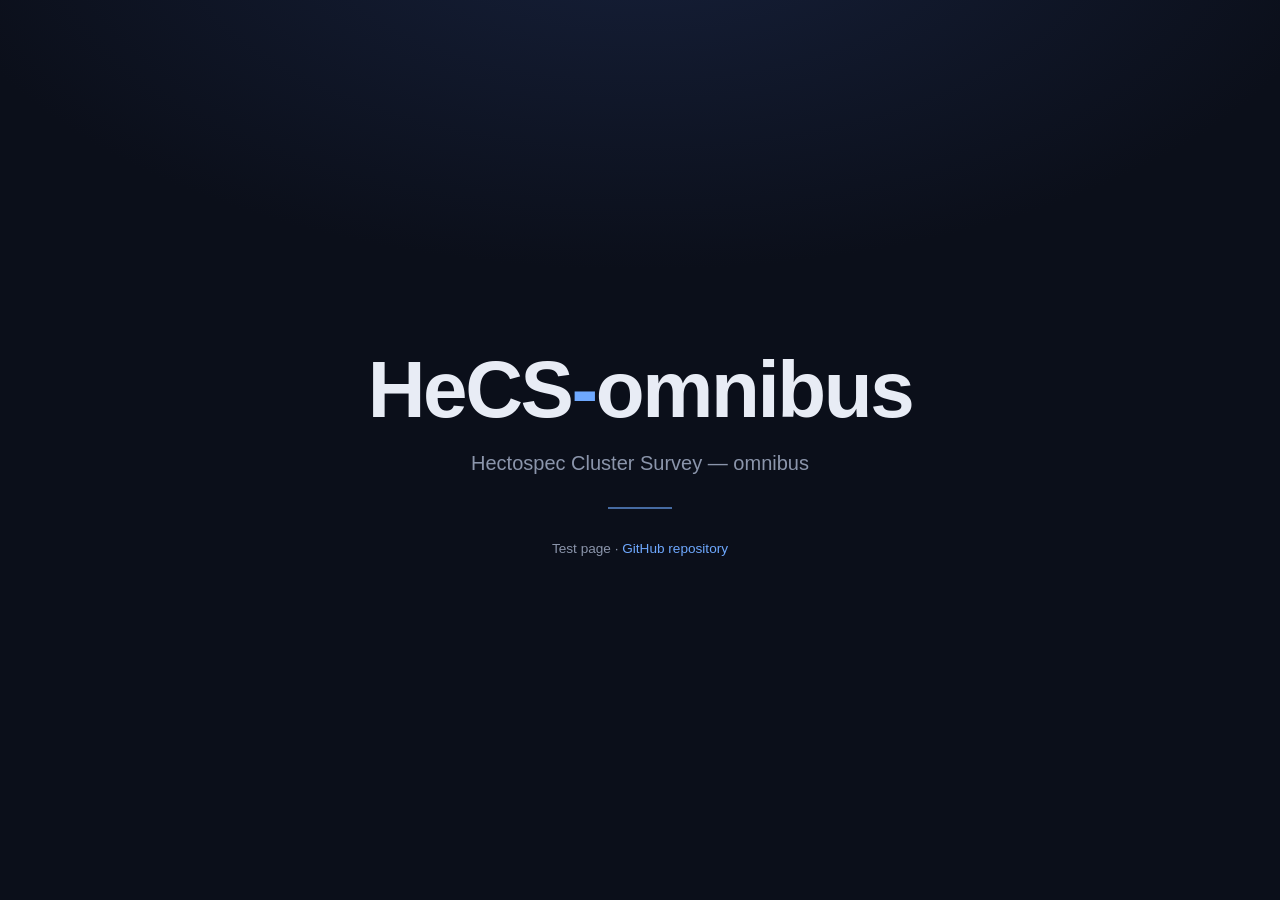
==== webpage/index.html @ bf3150a7 "Restructure: webpage/ for the site, reference/ for the literature cache - Move index.html into webpa" ====
<!doctype html>
<html lang="en">
<head>
<meta charset="utf-8">
<meta name="viewport" content="width=device-width, initial-scale=1">
<title>HeCS-omnibus</title>
<style>
  :root {
    --bg: #0b0f1a;
    --fg: #e8ecf5;
    --muted: #8b95ab;
    --accent: #6ea8fe;
  }
  * { box-sizing: border-box; }
  body {
    margin: 0;
    min-height: 100vh;
    display: grid;
    place-items: center;
    background: radial-gradient(1200px 600px at 50% -10%, #16203a 0%, var(--bg) 60%);
    color: var(--fg);
    font-family: -apple-system, BlinkMacSystemFont, "Segoe UI", Helvetica, Arial, sans-serif;
    text-align: center;
    padding: 2rem;
  }
  h1 {
    margin: 0;
    font-size: clamp(2.5rem, 9vw, 5rem);
    font-weight: 700;
    letter-spacing: -0.03em;
  }
  h1 .accent { color: var(--accent); }
  p.tagline {
    margin: 1rem 0 0;
    font-size: clamp(1rem, 3vw, 1.25rem);
    color: var(--muted);
  }
  .rule {
    width: 4rem;
    height: 2px;
    margin: 2rem auto;
    background: var(--accent);
    opacity: 0.6;
  }
  footer {
    font-size: 0.85rem;
    color: var(--muted);
  }
  footer a { color: var(--accent); text-decoration: none; }
  footer a:hover { text-decoration: underline; }
</style>
</head>
<body>
  <main>
    <h1>HeCS<span class="accent">-</span>omnibus</h1>
    <p class="tagline">Hectospec Cluster Survey &mdash; omnibus</p>
    <div class="rule"></div>
    <footer>
      Test page &middot;
      <a href="https://github.com/HeCS-omnibus/hecs-omnibus.github.io">GitHub repository</a>
    </footer>
  </main>
</body>
</html>
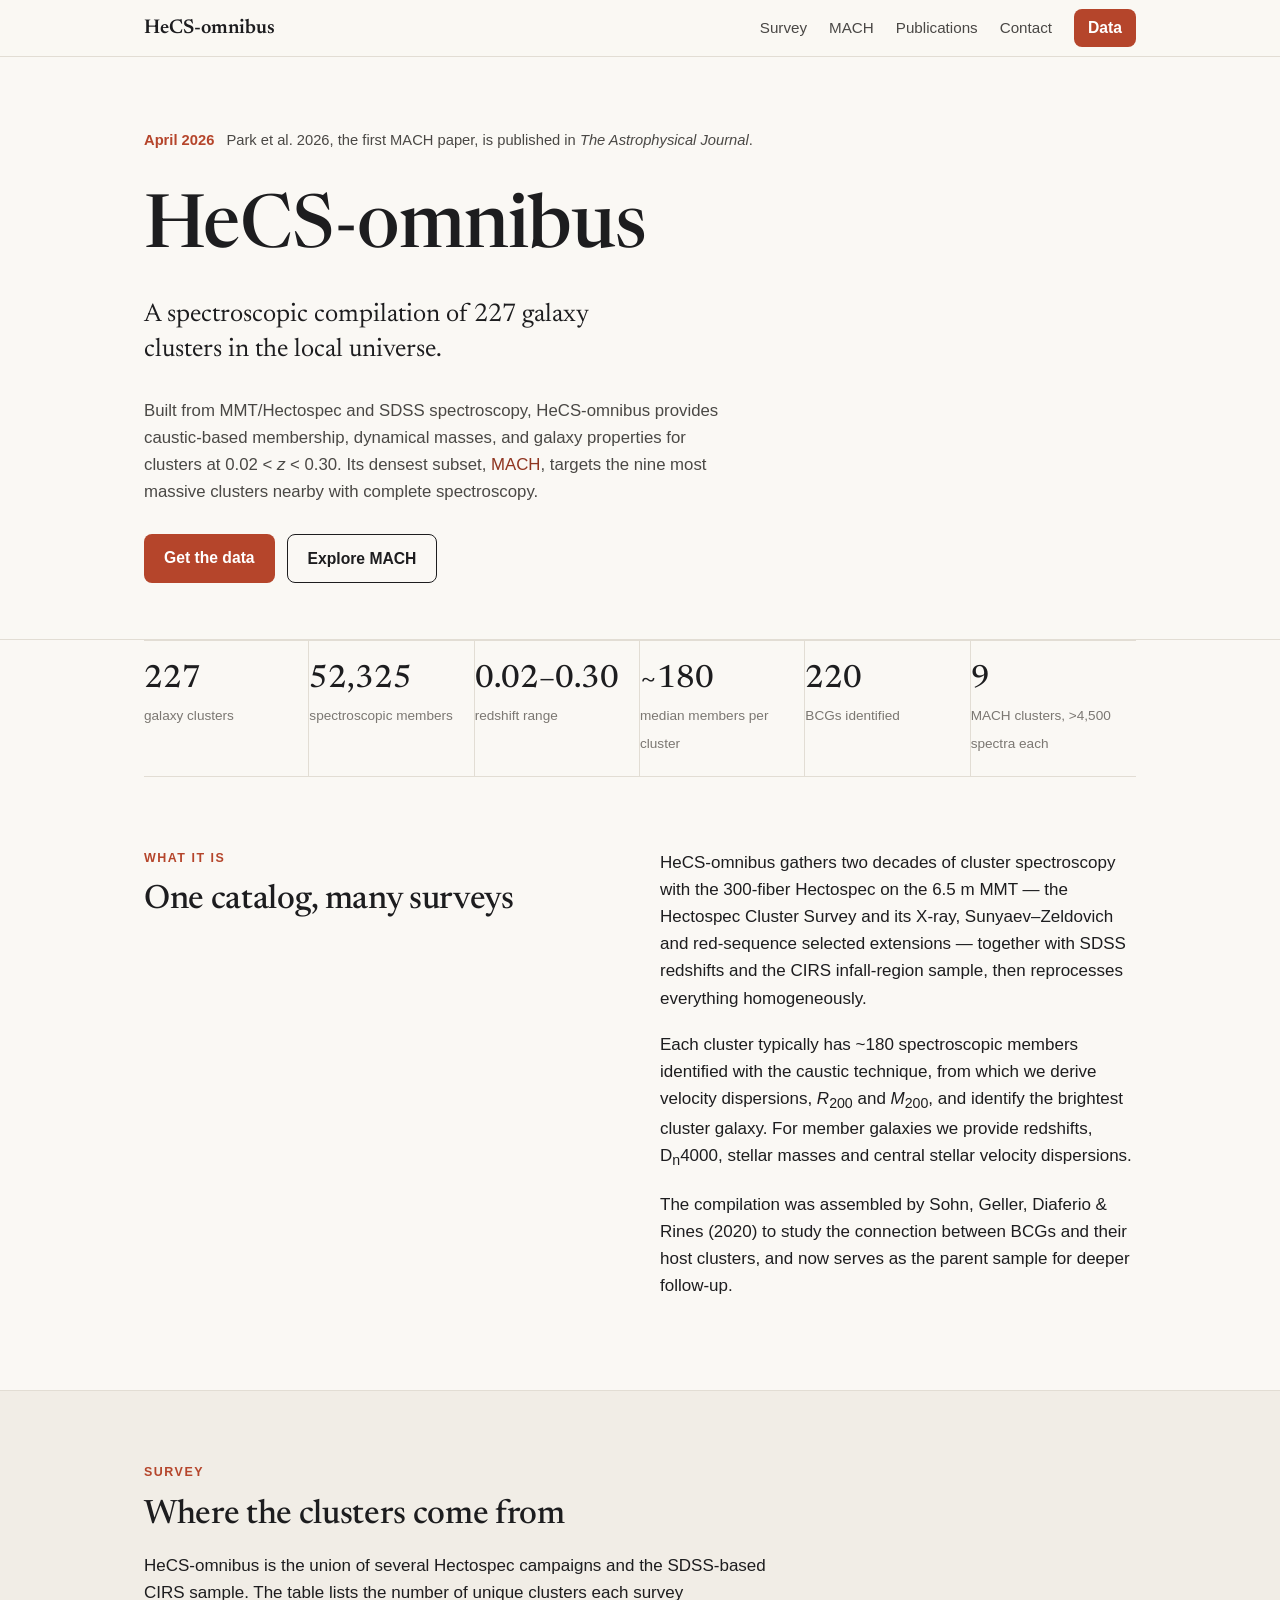
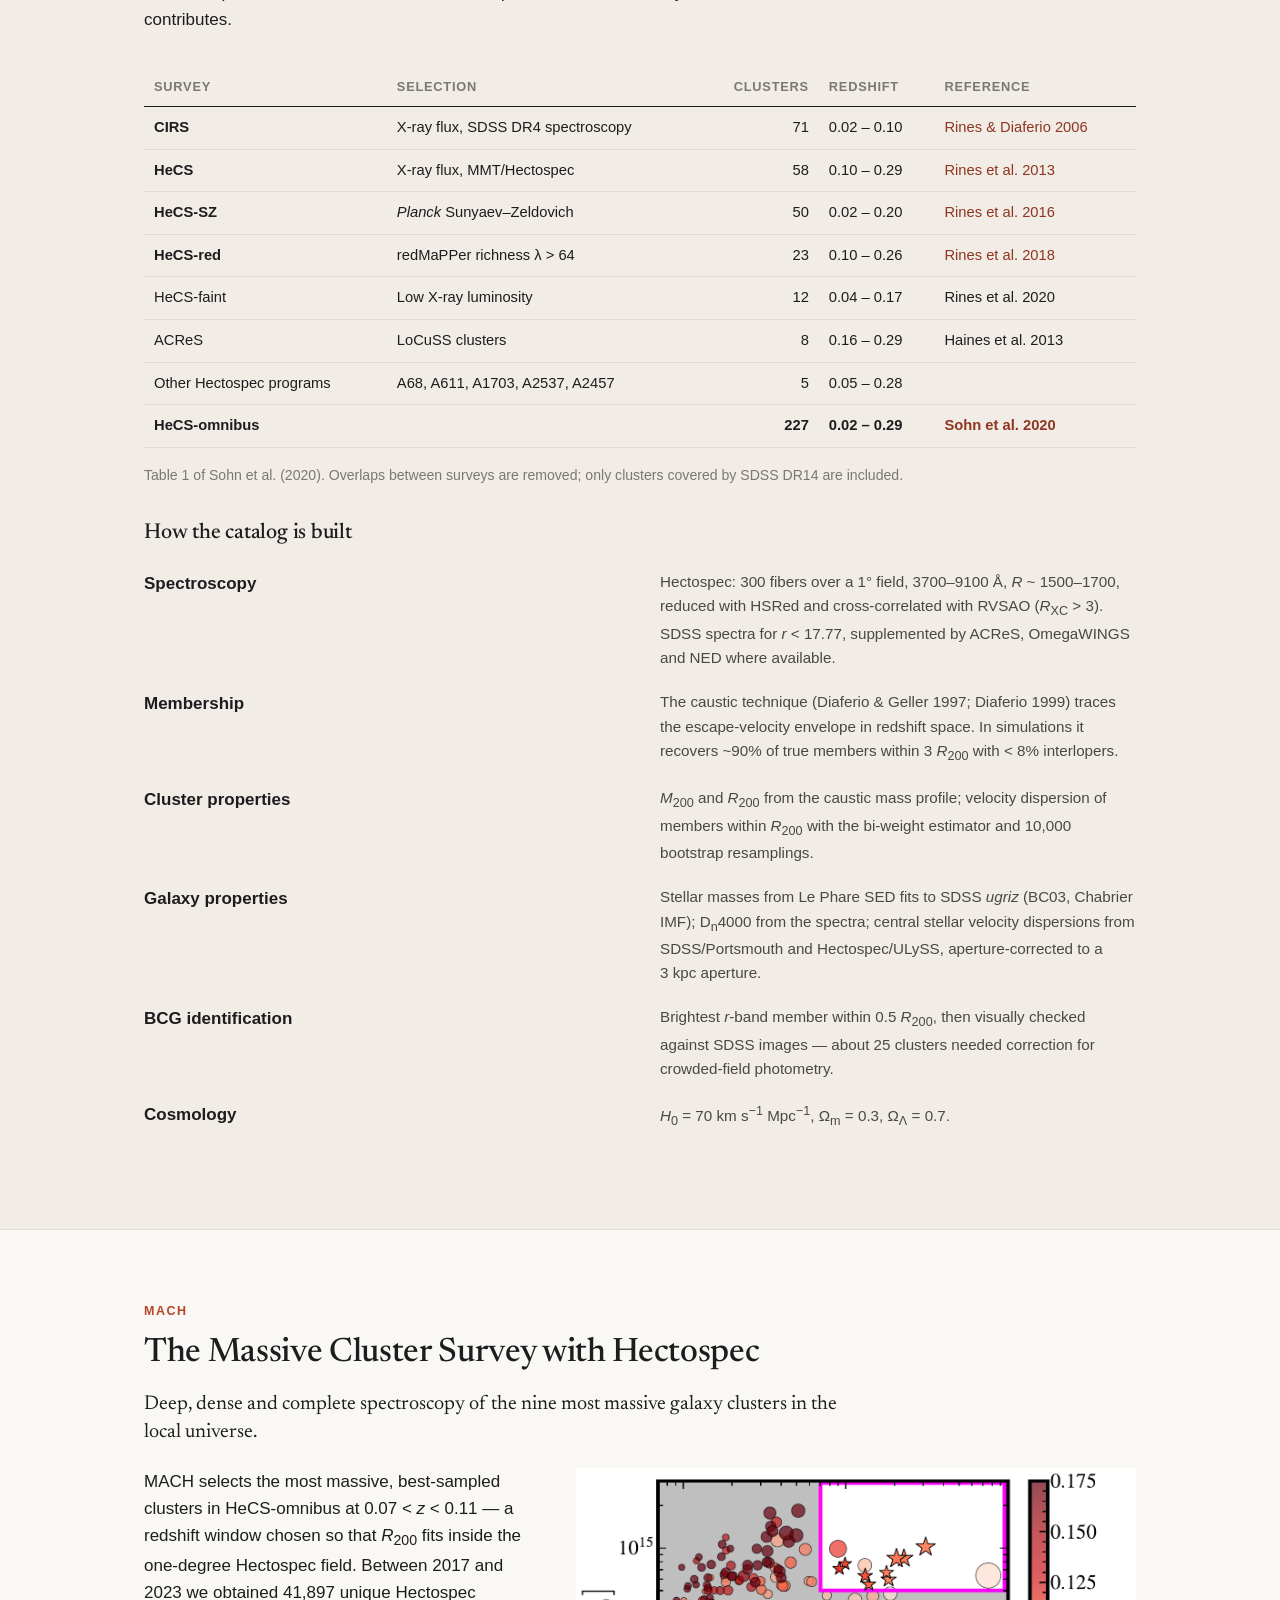
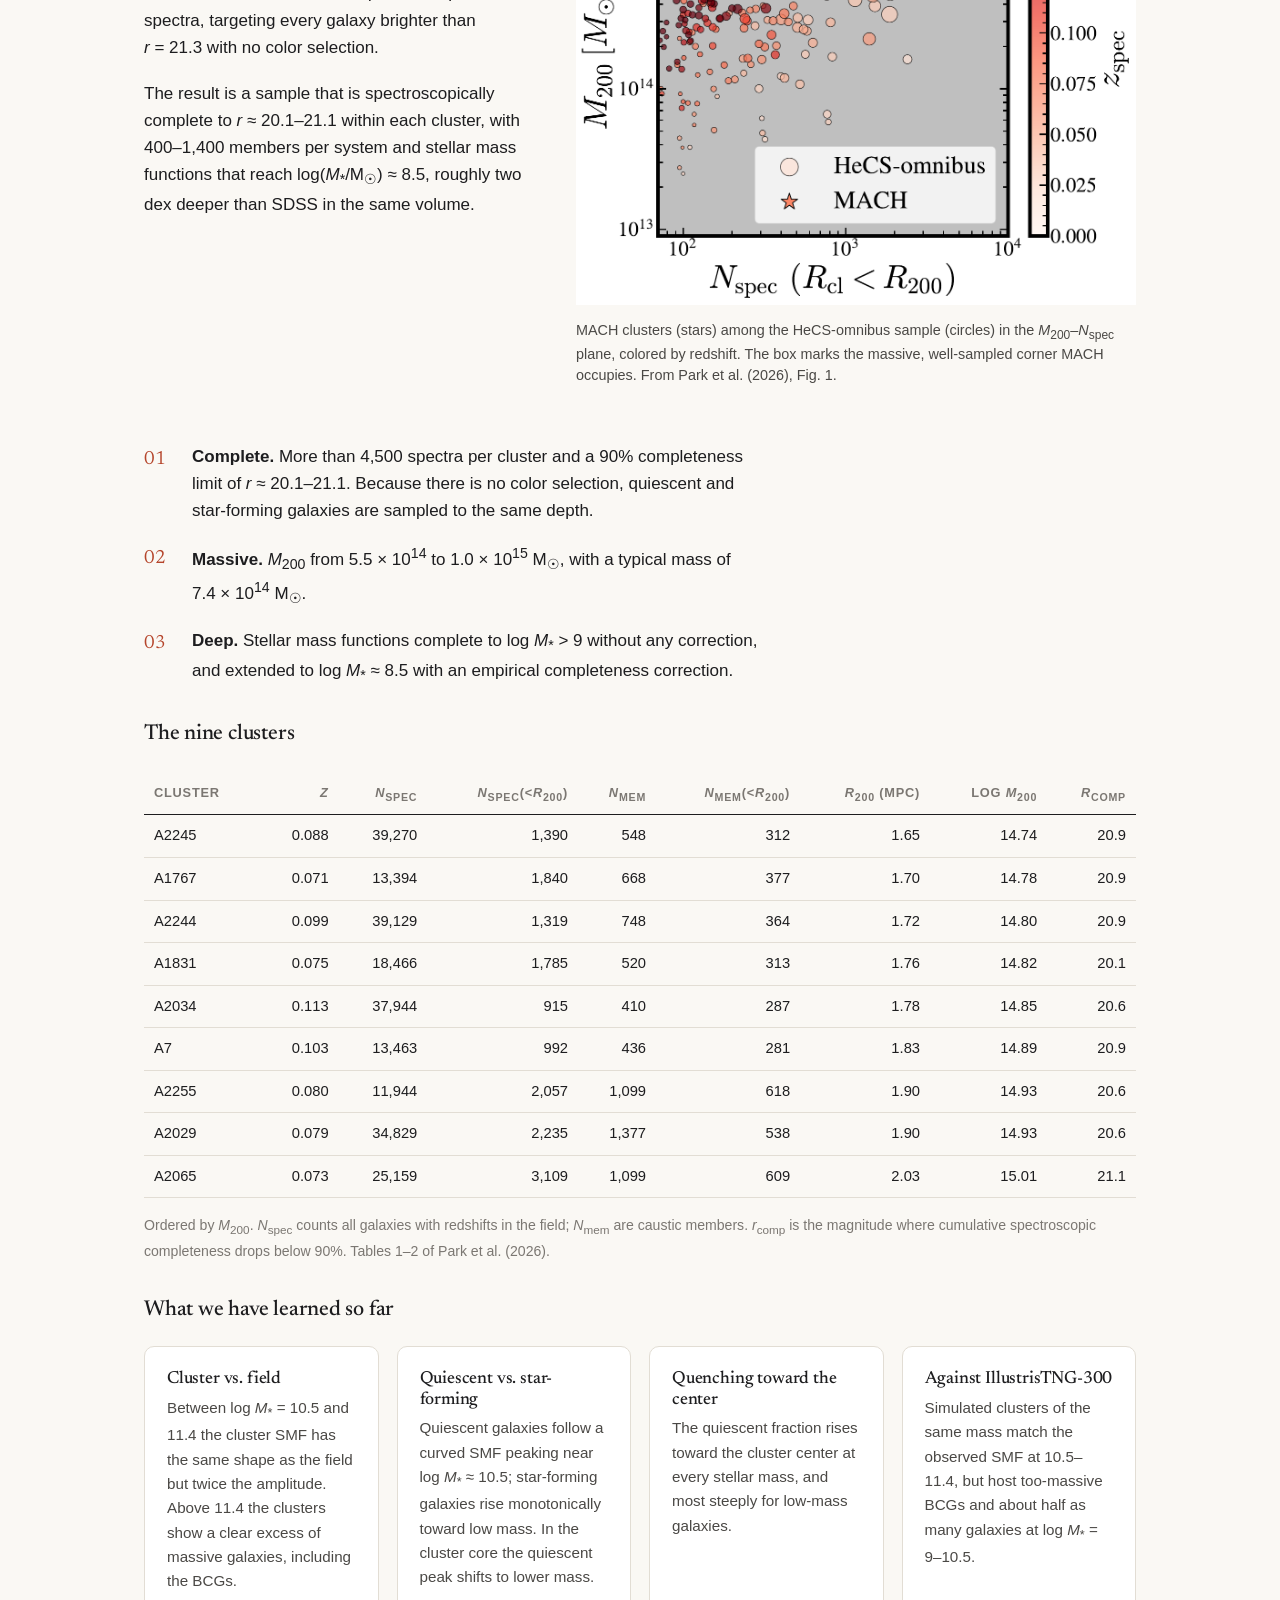
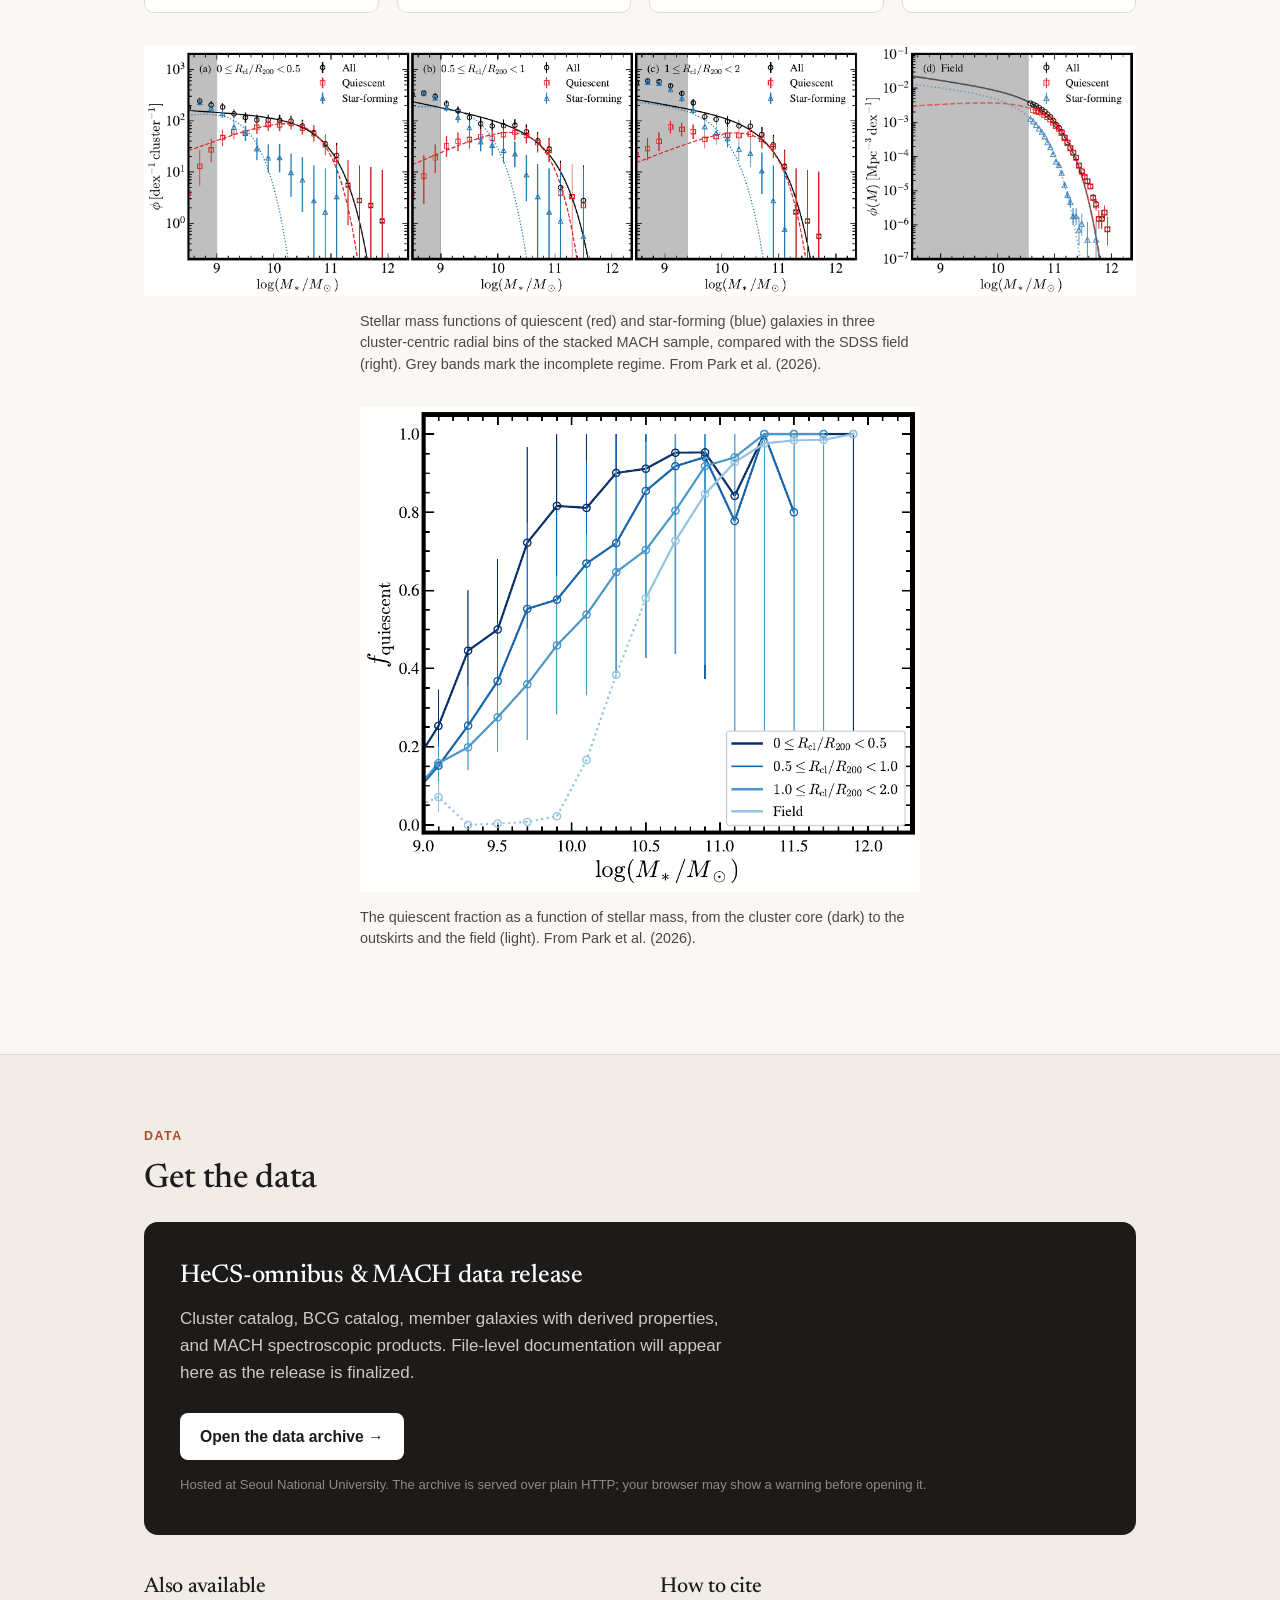
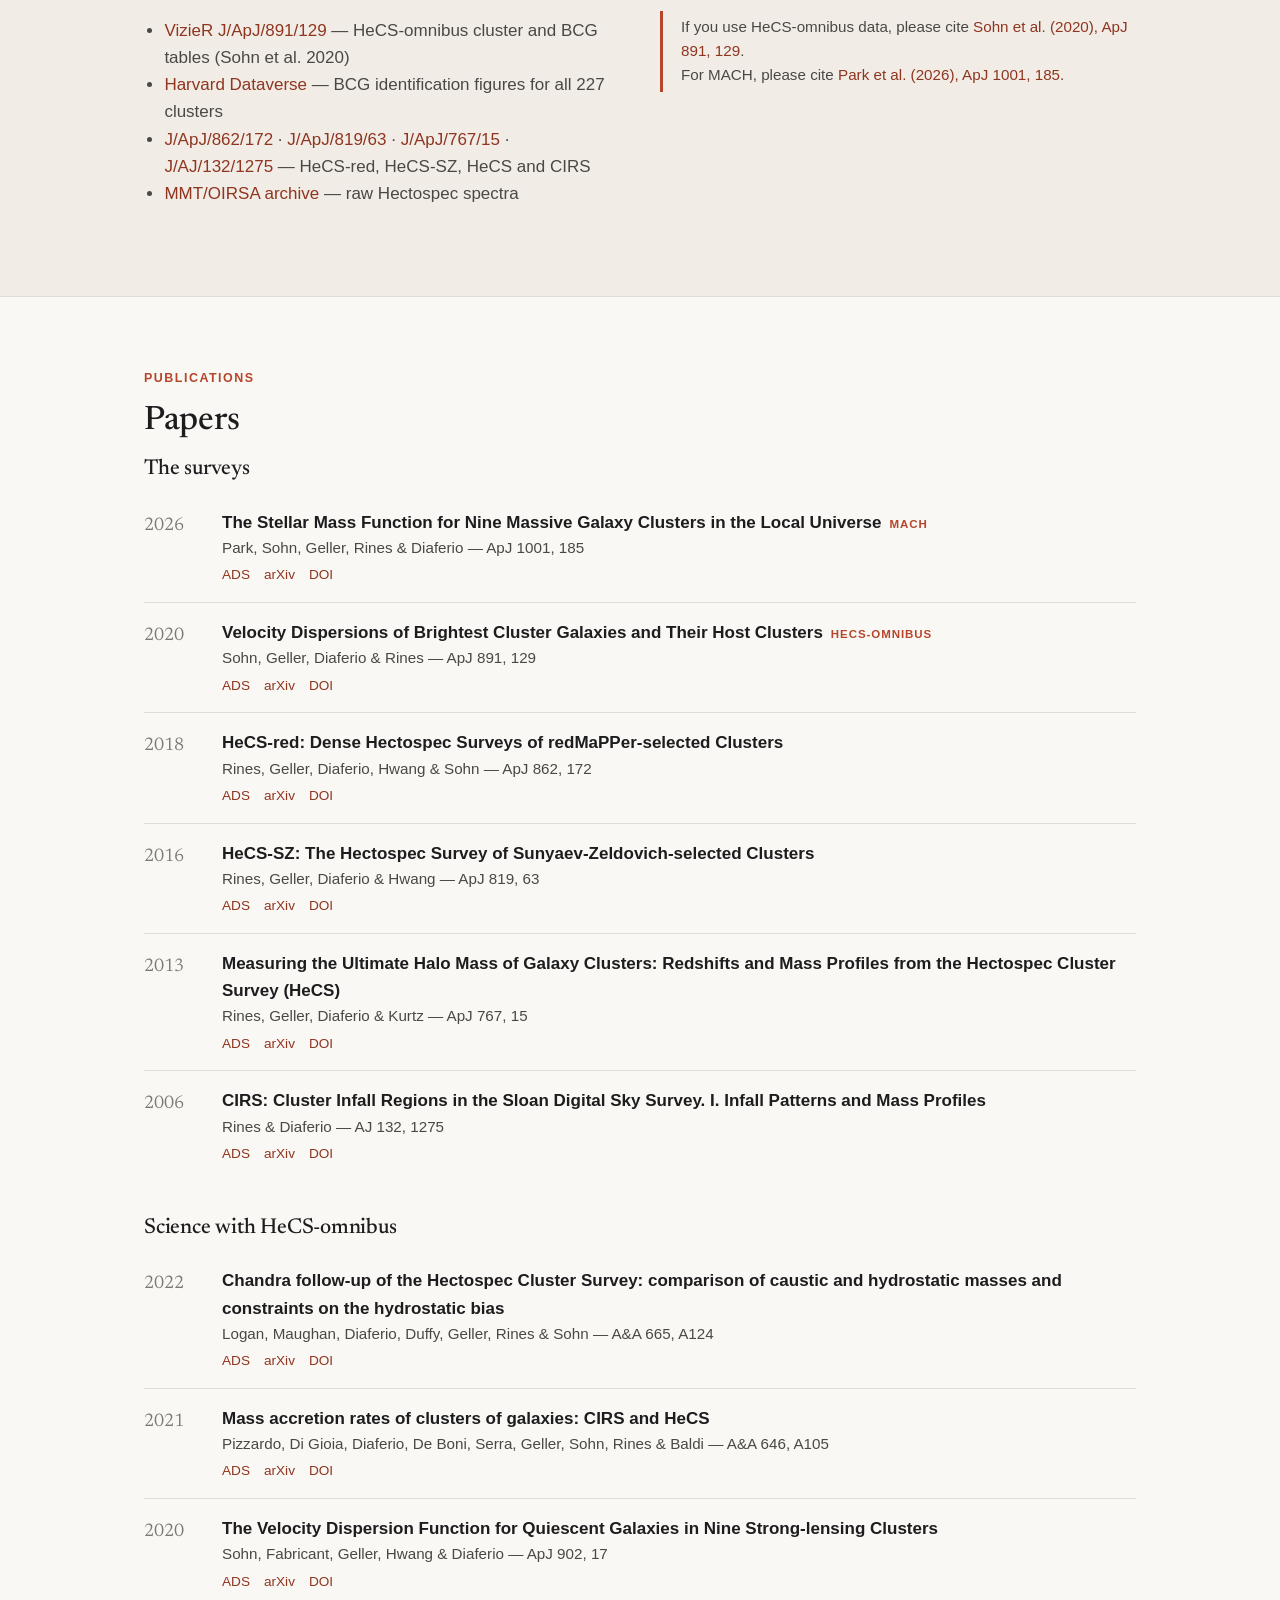
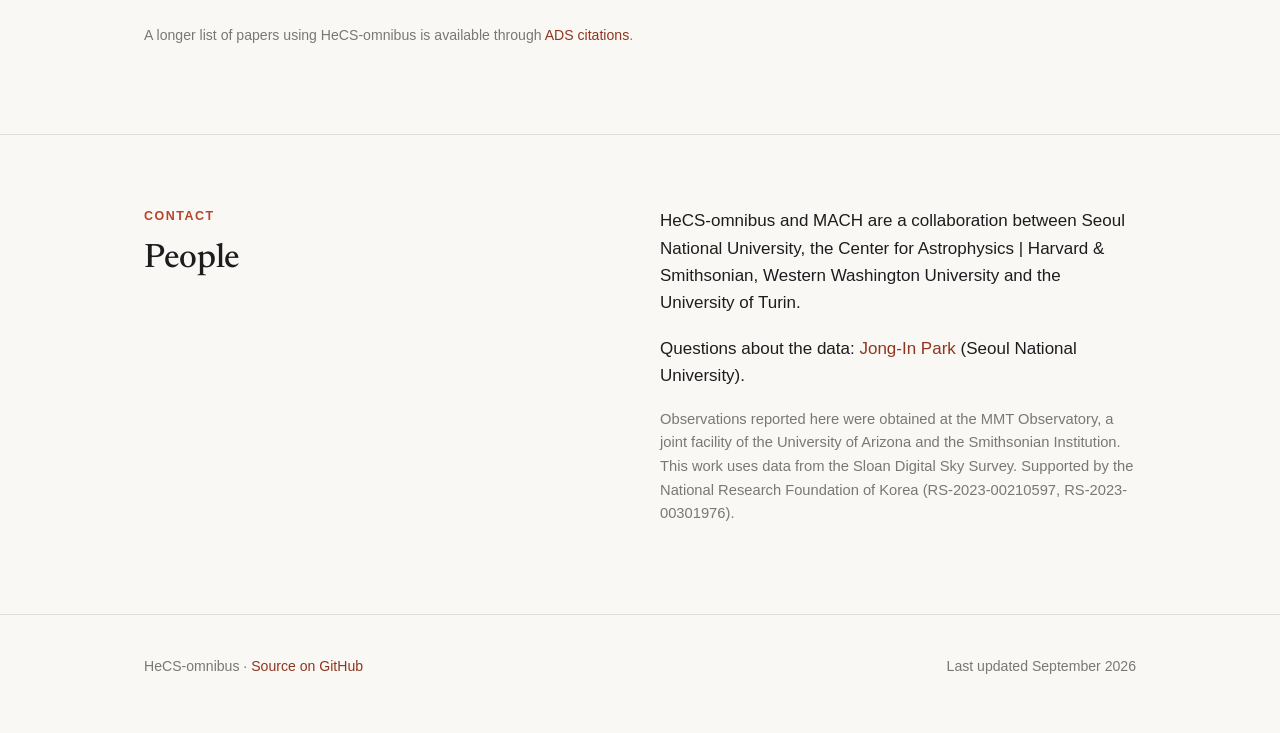
==== commit 50c45b90: "Build v1 of the HeCS-omnibus site Single-page layout: hero with news line, key numbers, survey linea" ====
--- a/webpage/index.html
+++ b/webpage/index.html
@@ -4,61 +4,406 @@
 <meta charset="utf-8">
 <meta name="viewport" content="width=device-width, initial-scale=1">
 <title>HeCS-omnibus</title>
+<meta name="description" content="HeCS-omnibus: a spectroscopic compilation of 227 galaxy clusters at 0.02 < z < 0.30 from MMT/Hectospec and SDSS, and MACH, the Massive Cluster Survey with Hectospec.">
+<link rel="preconnect" href="https://fonts.googleapis.com">
+<link rel="preconnect" href="https://fonts.gstatic.com" crossorigin>
+<link href="https://fonts.googleapis.com/css2?family=Newsreader:ital,opsz,wght@0,6..72,400;0,6..72,500;0,6..72,600;1,6..72,400&display=swap" rel="stylesheet">
 <style>
   :root {
-    --bg: #0b0f1a;
-    --fg: #e8ecf5;
-    --muted: #8b95ab;
-    --accent: #6ea8fe;
+    --bg: #faf8f4;
+    --bg-2: #f1ede6;
+    --ink: #1d1d1f;
+    --ink-2: #4a4845;
+    --muted: #7b7772;
+    --line: #e2ddd4;
+    --accent: #b5452b;
+    --accent-ink: #8f3520;
+    --dark: #1c1b19;
+    --dark-ink: #f4f1ea;
+    --serif: "Newsreader", "Iowan Old Style", "Palatino Linotype", Georgia, serif;
+    --sans: -apple-system, BlinkMacSystemFont, "SF Pro Text", "Helvetica Neue", Helvetica, Arial, sans-serif;
+    --max: 1040px;
   }
   * { box-sizing: border-box; }
+  html { scroll-behavior: smooth; }
   body {
     margin: 0;
-    min-height: 100vh;
+    background: var(--bg);
+    color: var(--ink);
+    font-family: var(--sans);
+    font-size: 17px;
+    line-height: 1.6;
+    -webkit-font-smoothing: antialiased;
+  }
+  a { color: var(--accent-ink); text-decoration: none; }
+  a:hover { text-decoration: underline; text-underline-offset: 3px; }
+  h1, h2, h3, h4 {
+    font-family: var(--serif);
+    font-weight: 500;
+    letter-spacing: -0.01em;
+    line-height: 1.15;
+    margin: 0 0 0.5em;
+  }
+  h2 { font-size: 2.1rem; margin-top: 0; }
+  h3 { font-size: 1.35rem; margin-top: 2.2rem; }
+  p { margin: 0 0 1.1em; }
+  .wrap { max-width: var(--max); margin: 0 auto; padding: 0 24px; }
+  .eyebrow {
+    font-family: var(--sans);
+    font-size: 0.78rem;
+    text-transform: uppercase;
+    letter-spacing: 0.12em;
+    color: var(--accent);
+    font-weight: 600;
+    margin-bottom: 0.8rem;
+  }
+  .muted { color: var(--muted); }
+  .num { font-variant-numeric: tabular-nums; }
+
+  /* nav */
+  nav {
+    position: sticky; top: 0; z-index: 10;
+    background: rgba(250,248,244,0.92);
+    backdrop-filter: saturate(180%) blur(12px);
+    -webkit-backdrop-filter: saturate(180%) blur(12px);
+    border-bottom: 1px solid var(--line);
+  }
+  nav .wrap { display: flex; align-items: center; justify-content: space-between; height: 56px; }
+  nav .brand { font-family: var(--serif); font-size: 1.25rem; font-weight: 600; color: var(--ink); }
+  nav ul { list-style: none; display: flex; gap: 22px; margin: 0; padding: 0; align-items: center; }
+  nav li a { color: var(--ink-2); font-size: 0.95rem; }
+  nav li a.btn { padding: 6px 14px; }
+  @media (max-width: 720px) { nav li:not(.keep) { display: none; } }
+
+  .btn {
+    display: inline-block;
+    background: var(--accent);
+    color: #fff !important;
+    padding: 11px 20px;
+    border-radius: 8px;
+    font-weight: 600;
+    font-size: 0.98rem;
+    text-decoration: none !important;
+    transition: background 0.15s;
+  }
+  .btn:hover { background: var(--accent-ink); }
+  .btn.secondary { background: transparent; color: var(--ink) !important; border: 1px solid var(--ink); }
+  .btn.secondary:hover { background: var(--ink); color: #fff !important; }
+
+  /* hero */
+  header.hero { padding: 72px 0 56px; border-bottom: 1px solid var(--line); }
+  .news { font-size: 0.92rem; color: var(--ink-2); margin-bottom: 2.2rem; }
+  .news time { color: var(--accent); font-weight: 600; margin-right: 8px; }
+  header h1 { font-size: clamp(2.8rem, 7vw, 4.6rem); font-weight: 500; margin-bottom: 0.35em; }
+  header .lede { font-family: var(--serif); font-size: clamp(1.25rem, 2.4vw, 1.6rem); line-height: 1.35; max-width: 34ch; color: var(--ink); margin-bottom: 1.2em; }
+  header .sub { max-width: 62ch; color: var(--ink-2); font-size: 1.05rem; }
+  .cta { display: flex; gap: 12px; flex-wrap: wrap; margin-top: 1.8rem; }
+
+  .stats {
     display: grid;
-    place-items: center;
-    background: radial-gradient(1200px 600px at 50% -10%, #16203a 0%, var(--bg) 60%);
-    color: var(--fg);
-    font-family: -apple-system, BlinkMacSystemFont, "Segoe UI", Helvetica, Arial, sans-serif;
-    text-align: center;
-    padding: 2rem;
-  }
-  h1 {
+    grid-template-columns: repeat(auto-fit, minmax(150px, 1fr));
+    gap: 0;
+    border-top: 1px solid var(--line);
+    border-bottom: 1px solid var(--line);
     margin: 0;
-    font-size: clamp(2.5rem, 9vw, 5rem);
-    font-weight: 700;
-    letter-spacing: -0.03em;
-  }
-  h1 .accent { color: var(--accent); }
-  p.tagline {
-    margin: 1rem 0 0;
-    font-size: clamp(1rem, 3vw, 1.25rem);
-    color: var(--muted);
-  }
-  .rule {
-    width: 4rem;
-    height: 2px;
-    margin: 2rem auto;
-    background: var(--accent);
-    opacity: 0.6;
-  }
-  footer {
-    font-size: 0.85rem;
-    color: var(--muted);
-  }
-  footer a { color: var(--accent); text-decoration: none; }
-  footer a:hover { text-decoration: underline; }
+  }
+  .stats div { padding: 22px 8px 20px 0; border-right: 1px solid var(--line); }
+  .stats div:last-child { border-right: none; }
+  .stats b { display: block; font-family: var(--serif); font-size: 2rem; font-weight: 500; line-height: 1; margin-bottom: 6px; }
+  .stats span { font-size: 0.85rem; color: var(--muted); }
+
+  section { padding: 72px 0; border-bottom: 1px solid var(--line); }
+  section.alt { background: var(--bg-2); }
+  .two { display: grid; grid-template-columns: 1fr 1fr; gap: 40px; }
+  @media (max-width: 720px) { .two { grid-template-columns: 1fr; } }
+  .prose { max-width: 66ch; }
+
+  table { border-collapse: collapse; width: 100%; font-size: 0.92rem; margin: 1rem 0 0.5rem; }
+  th, td { text-align: left; padding: 9px 10px; border-bottom: 1px solid var(--line); vertical-align: top; }
+  th { font-weight: 600; font-size: 0.8rem; text-transform: uppercase; letter-spacing: 0.06em; color: var(--muted); border-bottom: 1px solid var(--ink); }
+  td.r, th.r { text-align: right; font-variant-numeric: tabular-nums; }
+  tr.total td { font-weight: 600; border-top: 1px solid var(--ink); }
+  .tablewrap { overflow-x: auto; }
+  .caption { font-size: 0.88rem; color: var(--muted); margin-top: 0.5rem; }
+
+  figure { margin: 2rem 0; }
+  figure img { display: block; max-width: 100%; height: auto; margin: 0 auto; }
+  figure figcaption { font-size: 0.9rem; color: var(--ink-2); max-width: 70ch; margin: 0.9rem auto 0; line-height: 1.5; }
+  figure.fig-narrow img { max-width: 560px; }
+
+  .cards { display: grid; grid-template-columns: repeat(auto-fit, minmax(230px, 1fr)); gap: 18px; margin: 1.5rem 0; }
+  .card { background: #fff; border: 1px solid var(--line); border-radius: 10px; padding: 22px 22px 18px; }
+  .card h4 { font-size: 1.1rem; margin-bottom: 0.4rem; }
+  .card p { font-size: 0.95rem; color: var(--ink-2); margin: 0; }
+  section.alt .card { background: var(--bg); }
+
+  .points { list-style: none; padding: 0; margin: 1.5rem 0; counter-reset: p; }
+  .points li { position: relative; padding-left: 3rem; margin-bottom: 1.1rem; max-width: 66ch; }
+  .points li::before { counter-increment: p; content: counter(p, decimal-leading-zero); position: absolute; left: 0; top: 0.15rem; font-family: var(--serif); font-size: 1.2rem; color: var(--accent); }
+  .points b { font-weight: 600; }
+
+  dl.methods { display: grid; grid-template-columns: 1fr 1fr; gap: 20px 40px; margin: 1.5rem 0; }
+  @media (max-width: 720px) { dl.methods { grid-template-columns: 1fr; } }
+  dl.methods dt { font-weight: 600; margin-bottom: 4px; }
+  dl.methods dd { margin: 0; color: var(--ink-2); font-size: 0.95rem; }
+
+  /* data block */
+  .databox { background: var(--dark); color: var(--dark-ink); border-radius: 14px; padding: 40px 36px; margin: 1.5rem 0 2.5rem; }
+  .databox h3 { margin-top: 0; color: #fff; font-size: 1.6rem; }
+  .databox p { color: #cfcac0; max-width: 60ch; }
+  .databox .btn { background: #fff; color: var(--dark) !important; margin-top: 8px; }
+  .databox .btn:hover { background: var(--dark-ink); }
+  .databox small { display: block; margin-top: 14px; color: #8f8a80; font-size: 0.82rem; }
+  .cite { border-left: 3px solid var(--accent); padding: 4px 0 4px 18px; font-size: 0.95rem; color: var(--ink-2); margin: 1.5rem 0; max-width: 66ch; }
+
+  /* publications */
+  ol.pubs { list-style: none; padding: 0; margin: 0; }
+  ol.pubs li { padding: 16px 0; border-bottom: 1px solid var(--line); display: grid; grid-template-columns: 64px 1fr; gap: 14px; }
+  ol.pubs li:last-child { border-bottom: none; }
+  ol.pubs .yr { font-family: var(--serif); font-size: 1.15rem; color: var(--muted); padding-top: 2px; }
+  ol.pubs .t { font-weight: 600; }
+  ol.pubs .a { color: var(--ink-2); font-size: 0.95rem; }
+  ol.pubs .l { font-size: 0.85rem; margin-top: 4px; }
+  ol.pubs .l a { margin-right: 14px; }
+  ol.pubs .tag { display: inline-block; font-size: 0.72rem; text-transform: uppercase; letter-spacing: 0.08em; color: var(--accent); font-weight: 600; margin-left: 8px; }
+
+  footer { padding: 40px 0 56px; color: var(--muted); font-size: 0.88rem; }
+  footer .wrap { display: flex; justify-content: space-between; flex-wrap: wrap; gap: 12px; }
 </style>
 </head>
 <body>
-  <main>
-    <h1>HeCS<span class="accent">-</span>omnibus</h1>
-    <p class="tagline">Hectospec Cluster Survey &mdash; omnibus</p>
-    <div class="rule"></div>
-    <footer>
-      Test page &middot;
-      <a href="https://github.com/HeCS-omnibus/hecs-omnibus.github.io">GitHub repository</a>
-    </footer>
-  </main>
+
+<nav>
+  <div class="wrap">
+    <a class="brand" href="#top">HeCS-omnibus</a>
+    <ul>
+      <li><a href="#survey">Survey</a></li>
+      <li><a href="#mach">MACH</a></li>
+      <li><a href="#publications">Publications</a></li>
+      <li><a href="#contact">Contact</a></li>
+      <li class="keep"><a class="btn" href="#data">Data</a></li>
+    </ul>
+  </div>
+</nav>
+
+<header class="hero" id="top">
+  <div class="wrap">
+    <p class="news"><time>April 2026</time> Park et al. 2026, the first MACH paper, is published in <em>The Astrophysical Journal</em>.</p>
+    <h1>HeCS-omnibus</h1>
+    <p class="lede">A spectroscopic compilation of 227 galaxy clusters in the local universe.</p>
+    <p class="sub">Built from MMT/Hectospec and SDSS spectroscopy, HeCS-omnibus provides caustic-based membership, dynamical masses, and galaxy properties for clusters at 0.02&nbsp;&lt;&nbsp;<em>z</em>&nbsp;&lt;&nbsp;0.30. Its densest subset, <a href="#mach">MACH</a>, targets the nine most massive clusters nearby with complete spectroscopy.</p>
+    <div class="cta">
+      <a class="btn" href="#data">Get the data</a>
+      <a class="btn secondary" href="#mach">Explore MACH</a>
+    </div>
+  </div>
+</header>
+
+<div class="wrap">
+  <div class="stats">
+    <div><b class="num">227</b><span>galaxy clusters</span></div>
+    <div><b class="num">52,325</b><span>spectroscopic members</span></div>
+    <div><b class="num">0.02–0.30</b><span>redshift range</span></div>
+    <div><b class="num">~180</b><span>median members per cluster</span></div>
+    <div><b class="num">220</b><span>BCGs identified</span></div>
+    <div><b class="num">9</b><span>MACH clusters, &gt;4,500 spectra each</span></div>
+  </div>
+</div>
+
+<section id="about">
+  <div class="wrap two">
+    <div>
+      <p class="eyebrow">What it is</p>
+      <h2>One catalog, many surveys</h2>
+    </div>
+    <div class="prose">
+      <p>HeCS-omnibus gathers two decades of cluster spectroscopy with the 300-fiber Hectospec on the 6.5&nbsp;m MMT — the Hectospec Cluster Survey and its X-ray, Sunyaev–Zeldovich and red-sequence selected extensions — together with SDSS redshifts and the CIRS infall-region sample, then reprocesses everything homogeneously.</p>
+      <p>Each cluster typically has ~180 spectroscopic members identified with the caustic technique, from which we derive velocity dispersions, <em>R</em><sub>200</sub> and <em>M</em><sub>200</sub>, and identify the brightest cluster galaxy. For member galaxies we provide redshifts, D<sub>n</sub>4000, stellar masses and central stellar velocity dispersions.</p>
+      <p>The compilation was assembled by Sohn, Geller, Diaferio &amp; Rines (2020) to study the connection between BCGs and their host clusters, and now serves as the parent sample for deeper follow-up.</p>
+    </div>
+  </div>
+</section>
+
+<section id="survey" class="alt">
+  <div class="wrap">
+    <p class="eyebrow">Survey</p>
+    <h2>Where the clusters come from</h2>
+    <p class="prose">HeCS-omnibus is the union of several Hectospec campaigns and the SDSS-based CIRS sample. The table lists the number of unique clusters each survey contributes.</p>
+
+    <div class="tablewrap">
+    <table>
+      <thead><tr><th>Survey</th><th>Selection</th><th class="r">Clusters</th><th>Redshift</th><th>Reference</th></tr></thead>
+      <tbody>
+        <tr><td><b>CIRS</b></td><td>X-ray flux, SDSS DR4 spectroscopy</td><td class="r">71</td><td class="num">0.02 – 0.10</td><td><a href="https://ui.adsabs.harvard.edu/abs/2006AJ....132.1275R">Rines &amp; Diaferio 2006</a></td></tr>
+        <tr><td><b>HeCS</b></td><td>X-ray flux, MMT/Hectospec</td><td class="r">58</td><td class="num">0.10 – 0.29</td><td><a href="https://ui.adsabs.harvard.edu/abs/2013ApJ...767...15R">Rines et al. 2013</a></td></tr>
+        <tr><td><b>HeCS-SZ</b></td><td><em>Planck</em> Sunyaev–Zeldovich</td><td class="r">50</td><td class="num">0.02 – 0.20</td><td><a href="https://ui.adsabs.harvard.edu/abs/2016ApJ...819...63R">Rines et al. 2016</a></td></tr>
+        <tr><td><b>HeCS-red</b></td><td>redMaPPer richness λ &gt; 64</td><td class="r">23</td><td class="num">0.10 – 0.26</td><td><a href="https://ui.adsabs.harvard.edu/abs/2018ApJ...862..172R">Rines et al. 2018</a></td></tr>
+        <tr><td>HeCS-faint</td><td>Low X-ray luminosity</td><td class="r">12</td><td class="num">0.04 – 0.17</td><td>Rines et al. 2020</td></tr>
+        <tr><td>ACReS</td><td>LoCuSS clusters</td><td class="r">8</td><td class="num">0.16 – 0.29</td><td>Haines et al. 2013</td></tr>
+        <tr><td>Other Hectospec programs</td><td>A68, A611, A1703, A2537, A2457</td><td class="r">5</td><td class="num">0.05 – 0.28</td><td></td></tr>
+        <tr class="total"><td>HeCS-omnibus</td><td></td><td class="r">227</td><td class="num">0.02 – 0.29</td><td><a href="https://ui.adsabs.harvard.edu/abs/2020ApJ...891..129S">Sohn et al. 2020</a></td></tr>
+      </tbody>
+    </table>
+    </div>
+    <p class="caption">Table 1 of Sohn et al. (2020). Overlaps between surveys are removed; only clusters covered by SDSS DR14 are included.</p>
+
+    <h3>How the catalog is built</h3>
+    <dl class="methods">
+      <dt>Spectroscopy</dt>
+      <dd>Hectospec: 300 fibers over a 1° field, 3700–9100&nbsp;Å, <em>R</em>&nbsp;~&nbsp;1500–1700, reduced with HSRed and cross-correlated with RVSAO (<em>R</em><sub>XC</sub>&nbsp;&gt;&nbsp;3). SDSS spectra for <em>r</em>&nbsp;&lt;&nbsp;17.77, supplemented by ACReS, OmegaWINGS and NED where available.</dd>
+      <dt>Membership</dt>
+      <dd>The caustic technique (Diaferio &amp; Geller 1997; Diaferio 1999) traces the escape-velocity envelope in redshift space. In simulations it recovers ~90% of true members within 3&nbsp;<em>R</em><sub>200</sub> with &lt;&nbsp;8% interlopers.</dd>
+      <dt>Cluster properties</dt>
+      <dd><em>M</em><sub>200</sub> and <em>R</em><sub>200</sub> from the caustic mass profile; velocity dispersion of members within <em>R</em><sub>200</sub> with the bi-weight estimator and 10,000 bootstrap resamplings.</dd>
+      <dt>Galaxy properties</dt>
+      <dd>Stellar masses from Le&nbsp;Phare SED fits to SDSS <em>ugriz</em> (BC03, Chabrier IMF); D<sub>n</sub>4000 from the spectra; central stellar velocity dispersions from SDSS/Portsmouth and Hectospec/ULySS, aperture-corrected to a 3&nbsp;kpc aperture.</dd>
+      <dt>BCG identification</dt>
+      <dd>Brightest <em>r</em>-band member within 0.5&nbsp;<em>R</em><sub>200</sub>, then visually checked against SDSS images — about 25 clusters needed correction for crowded-field photometry.</dd>
+      <dt>Cosmology</dt>
+      <dd><em>H</em><sub>0</sub>&nbsp;=&nbsp;70&nbsp;km&nbsp;s<sup>−1</sup>&nbsp;Mpc<sup>−1</sup>, Ω<sub>m</sub>&nbsp;=&nbsp;0.3, Ω<sub>Λ</sub>&nbsp;=&nbsp;0.7.</dd>
+    </dl>
+  </div>
+</section>
+
+<section id="mach">
+  <div class="wrap">
+    <p class="eyebrow">MACH</p>
+    <h2>The Massive Cluster Survey with Hectospec</h2>
+    <p class="prose" style="font-family:var(--serif);font-size:1.25rem;line-height:1.4">Deep, dense and complete spectroscopy of the nine most massive galaxy clusters in the local universe.</p>
+    <div class="two">
+      <div class="prose">
+        <p>MACH selects the most massive, best-sampled clusters in HeCS-omnibus at 0.07&nbsp;&lt;&nbsp;<em>z</em>&nbsp;&lt;&nbsp;0.11 — a redshift window chosen so that <em>R</em><sub>200</sub> fits inside the one-degree Hectospec field. Between 2017 and 2023 we obtained 41,897 unique Hectospec spectra, targeting every galaxy brighter than <em>r</em>&nbsp;=&nbsp;21.3 with no color selection.</p>
+        <p>The result is a sample that is spectroscopically complete to <em>r</em>&nbsp;≈&nbsp;20.1–21.1 within each cluster, with 400–1,400 members per system and stellar mass functions that reach log(<em>M</em><sub>*</sub>/M<sub>☉</sub>)&nbsp;≈&nbsp;8.5, roughly two dex deeper than SDSS in the same volume.</p>
+      </div>
+      <figure class="fig-narrow" style="margin-top:0">
+        <img src="img/park2026_fig1.png" alt="M200 versus number of galaxies with spectra within R200 for HeCS-omnibus clusters (circles) and MACH clusters (stars), colored by redshift. MACH occupies the massive, well-sampled corner.">
+        <figcaption>MACH clusters (stars) among the HeCS-omnibus sample (circles) in the <em>M</em><sub>200</sub>–<em>N</em><sub>spec</sub> plane, colored by redshift. The box marks the massive, well-sampled corner MACH occupies. From Park et al. (2026), Fig. 1.</figcaption>
+      </figure>
+    </div>
+
+    <ol class="points">
+      <li><b>Complete.</b> More than 4,500 spectra per cluster and a 90% completeness limit of <em>r</em>&nbsp;≈&nbsp;20.1–21.1. Because there is no color selection, quiescent and star-forming galaxies are sampled to the same depth.</li>
+      <li><b>Massive.</b> <em>M</em><sub>200</sub> from 5.5&nbsp;×&nbsp;10<sup>14</sup> to 1.0&nbsp;×&nbsp;10<sup>15</sup>&nbsp;M<sub>☉</sub>, with a typical mass of 7.4&nbsp;×&nbsp;10<sup>14</sup>&nbsp;M<sub>☉</sub>.</li>
+      <li><b>Deep.</b> Stellar mass functions complete to log&nbsp;<em>M</em><sub>*</sub>&nbsp;&gt;&nbsp;9 without any correction, and extended to log&nbsp;<em>M</em><sub>*</sub>&nbsp;≈&nbsp;8.5 with an empirical completeness correction.</li>
+    </ol>
+
+    <h3>The nine clusters</h3>
+    <div class="tablewrap">
+    <table>
+      <thead><tr>
+        <th>Cluster</th><th class="r"><em>z</em></th><th class="r"><em>N</em><sub>spec</sub></th><th class="r"><em>N</em><sub>spec</sub>(&lt;<em>R</em><sub>200</sub>)</th><th class="r"><em>N</em><sub>mem</sub></th><th class="r"><em>N</em><sub>mem</sub>(&lt;<em>R</em><sub>200</sub>)</th><th class="r"><em>R</em><sub>200</sub> (Mpc)</th><th class="r">log <em>M</em><sub>200</sub></th><th class="r"><em>r</em><sub>comp</sub></th>
+      </tr></thead>
+      <tbody>
+        <tr><td>A2245</td><td class="r">0.088</td><td class="r">39,270</td><td class="r">1,390</td><td class="r">548</td><td class="r">312</td><td class="r">1.65</td><td class="r">14.74</td><td class="r">20.9</td></tr>
+        <tr><td>A1767</td><td class="r">0.071</td><td class="r">13,394</td><td class="r">1,840</td><td class="r">668</td><td class="r">377</td><td class="r">1.70</td><td class="r">14.78</td><td class="r">20.9</td></tr>
+        <tr><td>A2244</td><td class="r">0.099</td><td class="r">39,129</td><td class="r">1,319</td><td class="r">748</td><td class="r">364</td><td class="r">1.72</td><td class="r">14.80</td><td class="r">20.9</td></tr>
+        <tr><td>A1831</td><td class="r">0.075</td><td class="r">18,466</td><td class="r">1,785</td><td class="r">520</td><td class="r">313</td><td class="r">1.76</td><td class="r">14.82</td><td class="r">20.1</td></tr>
+        <tr><td>A2034</td><td class="r">0.113</td><td class="r">37,944</td><td class="r">915</td><td class="r">410</td><td class="r">287</td><td class="r">1.78</td><td class="r">14.85</td><td class="r">20.6</td></tr>
+        <tr><td>A7</td><td class="r">0.103</td><td class="r">13,463</td><td class="r">992</td><td class="r">436</td><td class="r">281</td><td class="r">1.83</td><td class="r">14.89</td><td class="r">20.9</td></tr>
+        <tr><td>A2255</td><td class="r">0.080</td><td class="r">11,944</td><td class="r">2,057</td><td class="r">1,099</td><td class="r">618</td><td class="r">1.90</td><td class="r">14.93</td><td class="r">20.6</td></tr>
+        <tr><td>A2029</td><td class="r">0.079</td><td class="r">34,829</td><td class="r">2,235</td><td class="r">1,377</td><td class="r">538</td><td class="r">1.90</td><td class="r">14.93</td><td class="r">20.6</td></tr>
+        <tr><td>A2065</td><td class="r">0.073</td><td class="r">25,159</td><td class="r">3,109</td><td class="r">1,099</td><td class="r">609</td><td class="r">2.03</td><td class="r">15.01</td><td class="r">21.1</td></tr>
+      </tbody>
+    </table>
+    </div>
+    <p class="caption">Ordered by <em>M</em><sub>200</sub>. <em>N</em><sub>spec</sub> counts all galaxies with redshifts in the field; <em>N</em><sub>mem</sub> are caustic members. <em>r</em><sub>comp</sub> is the magnitude where cumulative spectroscopic completeness drops below 90%. Tables 1–2 of Park et al. (2026).</p>
+
+    <h3>What we have learned so far</h3>
+    <div class="cards">
+      <div class="card"><h4>Cluster vs. field</h4><p>Between log&nbsp;<em>M</em><sub>*</sub> = 10.5 and 11.4 the cluster SMF has the same shape as the field but twice the amplitude. Above 11.4 the clusters show a clear excess of massive galaxies, including the BCGs.</p></div>
+      <div class="card"><h4>Quiescent vs. star-forming</h4><p>Quiescent galaxies follow a curved SMF peaking near log&nbsp;<em>M</em><sub>*</sub> ≈ 10.5; star-forming galaxies rise monotonically toward low mass. In the cluster core the quiescent peak shifts to lower mass.</p></div>
+      <div class="card"><h4>Quenching toward the center</h4><p>The quiescent fraction rises toward the cluster center at every stellar mass, and most steeply for low-mass galaxies.</p></div>
+      <div class="card"><h4>Against IllustrisTNG-300</h4><p>Simulated clusters of the same mass match the observed SMF at 10.5–11.4, but host too-massive BCGs and about half as many galaxies at log&nbsp;<em>M</em><sub>*</sub> = 9–10.5.</p></div>
+    </div>
+
+    <figure>
+      <img src="img/park2026_fig15.png" alt="Stellar mass functions of all, quiescent and star-forming galaxies in three radial bins of the MACH clusters, and in the field.">
+      <figcaption>Stellar mass functions of quiescent (red) and star-forming (blue) galaxies in three cluster-centric radial bins of the stacked MACH sample, compared with the SDSS field (right). Grey bands mark the incomplete regime. From Park et al. (2026).</figcaption>
+    </figure>
+    <figure class="fig-narrow">
+      <img src="img/park2026_fig16.png" alt="Quiescent fraction as a function of stellar mass in three radial bins and in the field.">
+      <figcaption>The quiescent fraction as a function of stellar mass, from the cluster core (dark) to the outskirts and the field (light). From Park et al. (2026).</figcaption>
+    </figure>
+  </div>
+</section>
+
+<section id="data" class="alt">
+  <div class="wrap">
+    <p class="eyebrow">Data</p>
+    <h2>Get the data</h2>
+    <div class="databox">
+      <h3>HeCS-omnibus &amp; MACH data release</h3>
+      <p>Cluster catalog, BCG catalog, member galaxies with derived properties, and MACH spectroscopic products. File-level documentation will appear here as the release is finalized.</p>
+      <a class="btn" href="http://147.46.135.40:3000/sharing/va94quU2B" rel="noopener">Open the data archive →</a>
+      <small>Hosted at Seoul National University. The archive is served over plain HTTP; your browser may show a warning before opening it.</small>
+    </div>
+
+    <div class="two">
+      <div>
+        <h3 style="margin-top:0">Also available</h3>
+        <ul style="padding-left:1.2em;color:var(--ink-2)">
+          <li><a href="https://vizier.cds.unistra.fr/viz-bin/VizieR?-source=J/ApJ/891/129">VizieR J/ApJ/891/129</a> — HeCS-omnibus cluster and BCG tables (Sohn et al. 2020)</li>
+          <li><a href="https://doi.org/10.7910/DVN/UR9XE5">Harvard Dataverse</a> — BCG identification figures for all 227 clusters</li>
+          <li><a href="https://vizier.cds.unistra.fr/viz-bin/VizieR?-source=J/ApJ/862/172">J/ApJ/862/172</a> · <a href="https://vizier.cds.unistra.fr/viz-bin/VizieR?-source=J/ApJ/819/63">J/ApJ/819/63</a> · <a href="https://vizier.cds.unistra.fr/viz-bin/VizieR?-source=J/ApJ/767/15">J/ApJ/767/15</a> · <a href="https://vizier.cds.unistra.fr/viz-bin/VizieR?-source=J/AJ/132/1275">J/AJ/132/1275</a> — HeCS-red, HeCS-SZ, HeCS and CIRS</li>
+          <li><a href="http://oirsa.cfa.harvard.edu/archive/search/">MMT/OIRSA archive</a> — raw Hectospec spectra</li>
+        </ul>
+      </div>
+      <div>
+        <h3 style="margin-top:0">How to cite</h3>
+        <div class="cite" style="margin-top:0">
+          If you use HeCS-omnibus data, please cite <a href="https://ui.adsabs.harvard.edu/abs/2020ApJ...891..129S">Sohn et al. (2020), ApJ 891, 129</a>.<br>
+          For MACH, please cite <a href="https://ui.adsabs.harvard.edu/abs/2026ApJ..1001..185P">Park et al. (2026), ApJ 1001, 185</a>.
+        </div>
+      </div>
+    </div>
+  </div>
+</section>
+
+<section id="publications">
+  <div class="wrap">
+    <p class="eyebrow">Publications</p>
+    <h2>Papers</h2>
+
+    <h3 style="margin-top:1rem">The surveys</h3>
+    <ol class="pubs">
+      <li><span class="yr">2026</span><div><span class="t">The Stellar Mass Function for Nine Massive Galaxy Clusters in the Local Universe</span><span class="tag">MACH</span><div class="a">Park, Sohn, Geller, Rines &amp; Diaferio — ApJ 1001, 185</div><div class="l"><a href="https://ui.adsabs.harvard.edu/abs/2026ApJ..1001..185P">ADS</a><a href="https://arxiv.org/abs/2603.03797">arXiv</a><a href="https://doi.org/10.3847/1538-4357/ae4c60">DOI</a></div></div></li>
+      <li><span class="yr">2020</span><div><span class="t">Velocity Dispersions of Brightest Cluster Galaxies and Their Host Clusters</span><span class="tag">HeCS-omnibus</span><div class="a">Sohn, Geller, Diaferio &amp; Rines — ApJ 891, 129</div><div class="l"><a href="https://ui.adsabs.harvard.edu/abs/2020ApJ...891..129S">ADS</a><a href="https://arxiv.org/abs/1910.11192">arXiv</a><a href="https://doi.org/10.3847/1538-4357/ab6e6a">DOI</a></div></div></li>
+      <li><span class="yr">2018</span><div><span class="t">HeCS-red: Dense Hectospec Surveys of redMaPPer-selected Clusters</span><div class="a">Rines, Geller, Diaferio, Hwang &amp; Sohn — ApJ 862, 172</div><div class="l"><a href="https://ui.adsabs.harvard.edu/abs/2018ApJ...862..172R">ADS</a><a href="https://arxiv.org/abs/1712.00212">arXiv</a><a href="https://doi.org/10.3847/1538-4357/aacd49">DOI</a></div></div></li>
+      <li><span class="yr">2016</span><div><span class="t">HeCS-SZ: The Hectospec Survey of Sunyaev-Zeldovich-selected Clusters</span><div class="a">Rines, Geller, Diaferio &amp; Hwang — ApJ 819, 63</div><div class="l"><a href="https://ui.adsabs.harvard.edu/abs/2016ApJ...819...63R">ADS</a><a href="https://arxiv.org/abs/1507.08289">arXiv</a><a href="https://doi.org/10.3847/0004-637X/819/1/63">DOI</a></div></div></li>
+      <li><span class="yr">2013</span><div><span class="t">Measuring the Ultimate Halo Mass of Galaxy Clusters: Redshifts and Mass Profiles from the Hectospec Cluster Survey (HeCS)</span><div class="a">Rines, Geller, Diaferio &amp; Kurtz — ApJ 767, 15</div><div class="l"><a href="https://ui.adsabs.harvard.edu/abs/2013ApJ...767...15R">ADS</a><a href="https://arxiv.org/abs/1209.3786">arXiv</a><a href="https://doi.org/10.1088/0004-637X/767/1/15">DOI</a></div></div></li>
+      <li><span class="yr">2006</span><div><span class="t">CIRS: Cluster Infall Regions in the Sloan Digital Sky Survey. I. Infall Patterns and Mass Profiles</span><div class="a">Rines &amp; Diaferio — AJ 132, 1275</div><div class="l"><a href="https://ui.adsabs.harvard.edu/abs/2006AJ....132.1275R">ADS</a><a href="https://arxiv.org/abs/astro-ph/0602032">arXiv</a><a href="https://doi.org/10.1086/506017">DOI</a></div></div></li>
+    </ol>
+
+    <h3>Science with HeCS-omnibus</h3>
+    <ol class="pubs">
+      <li><span class="yr">2022</span><div><span class="t">Chandra follow-up of the Hectospec Cluster Survey: comparison of caustic and hydrostatic masses and constraints on the hydrostatic bias</span><div class="a">Logan, Maughan, Diaferio, Duffy, Geller, Rines &amp; Sohn — A&amp;A 665, A124</div><div class="l"><a href="https://ui.adsabs.harvard.edu/abs/2022A&A...665A.124L">ADS</a><a href="https://arxiv.org/abs/2202.08569">arXiv</a><a href="https://doi.org/10.1051/0004-6361/202243347">DOI</a></div></div></li>
+      <li><span class="yr">2021</span><div><span class="t">Mass accretion rates of clusters of galaxies: CIRS and HeCS</span><div class="a">Pizzardo, Di Gioia, Diaferio, De Boni, Serra, Geller, Sohn, Rines &amp; Baldi — A&amp;A 646, A105</div><div class="l"><a href="https://ui.adsabs.harvard.edu/abs/2021A&A...646A.105P">ADS</a><a href="https://arxiv.org/abs/2005.11562">arXiv</a><a href="https://doi.org/10.1051/0004-6361/202038481">DOI</a></div></div></li>
+      <li><span class="yr">2020</span><div><span class="t">The Velocity Dispersion Function for Quiescent Galaxies in Nine Strong-lensing Clusters</span><div class="a">Sohn, Fabricant, Geller, Hwang &amp; Diaferio — ApJ 902, 17</div><div class="l"><a href="https://ui.adsabs.harvard.edu/abs/2020ApJ...902...17S">ADS</a><a href="https://arxiv.org/abs/2007.00679">arXiv</a><a href="https://doi.org/10.3847/1538-4357/abb23b">DOI</a></div></div></li>
+    </ol>
+    <p class="caption" style="margin-top:1rem">A longer list of papers using HeCS-omnibus is available through <a href="https://ui.adsabs.harvard.edu/search/q=citations(bibcode%3A2020ApJ...891..129S)">ADS citations</a>.</p>
+  </div>
+</section>
+
+<section id="contact">
+  <div class="wrap two">
+    <div>
+      <p class="eyebrow">Contact</p>
+      <h2>People</h2>
+    </div>
+    <div class="prose">
+      <p>HeCS-omnibus and MACH are a collaboration between Seoul National University, the Center for Astrophysics | Harvard &amp; Smithsonian, Western Washington University and the University of Turin.</p>
+      <p>Questions about the data: <a href="mailto:jongin.park@snu.ac.kr">Jong-In Park</a> (Seoul National University).</p>
+      <p class="muted" style="font-size:0.92rem">Observations reported here were obtained at the MMT Observatory, a joint facility of the University of Arizona and the Smithsonian Institution. This work uses data from the Sloan Digital Sky Survey. Supported by the National Research Foundation of Korea (RS-2023-00210597, RS-2023-00301976).</p>
+    </div>
+  </div>
+</section>
+
+<footer>
+  <div class="wrap">
+    <span>HeCS-omnibus · <a href="https://github.com/HeCS-omnibus/hecs-omnibus.github.io">Source on GitHub</a></span>
+    <span>Last updated September 2026</span>
+  </div>
+</footer>
+
 </body>
 </html>
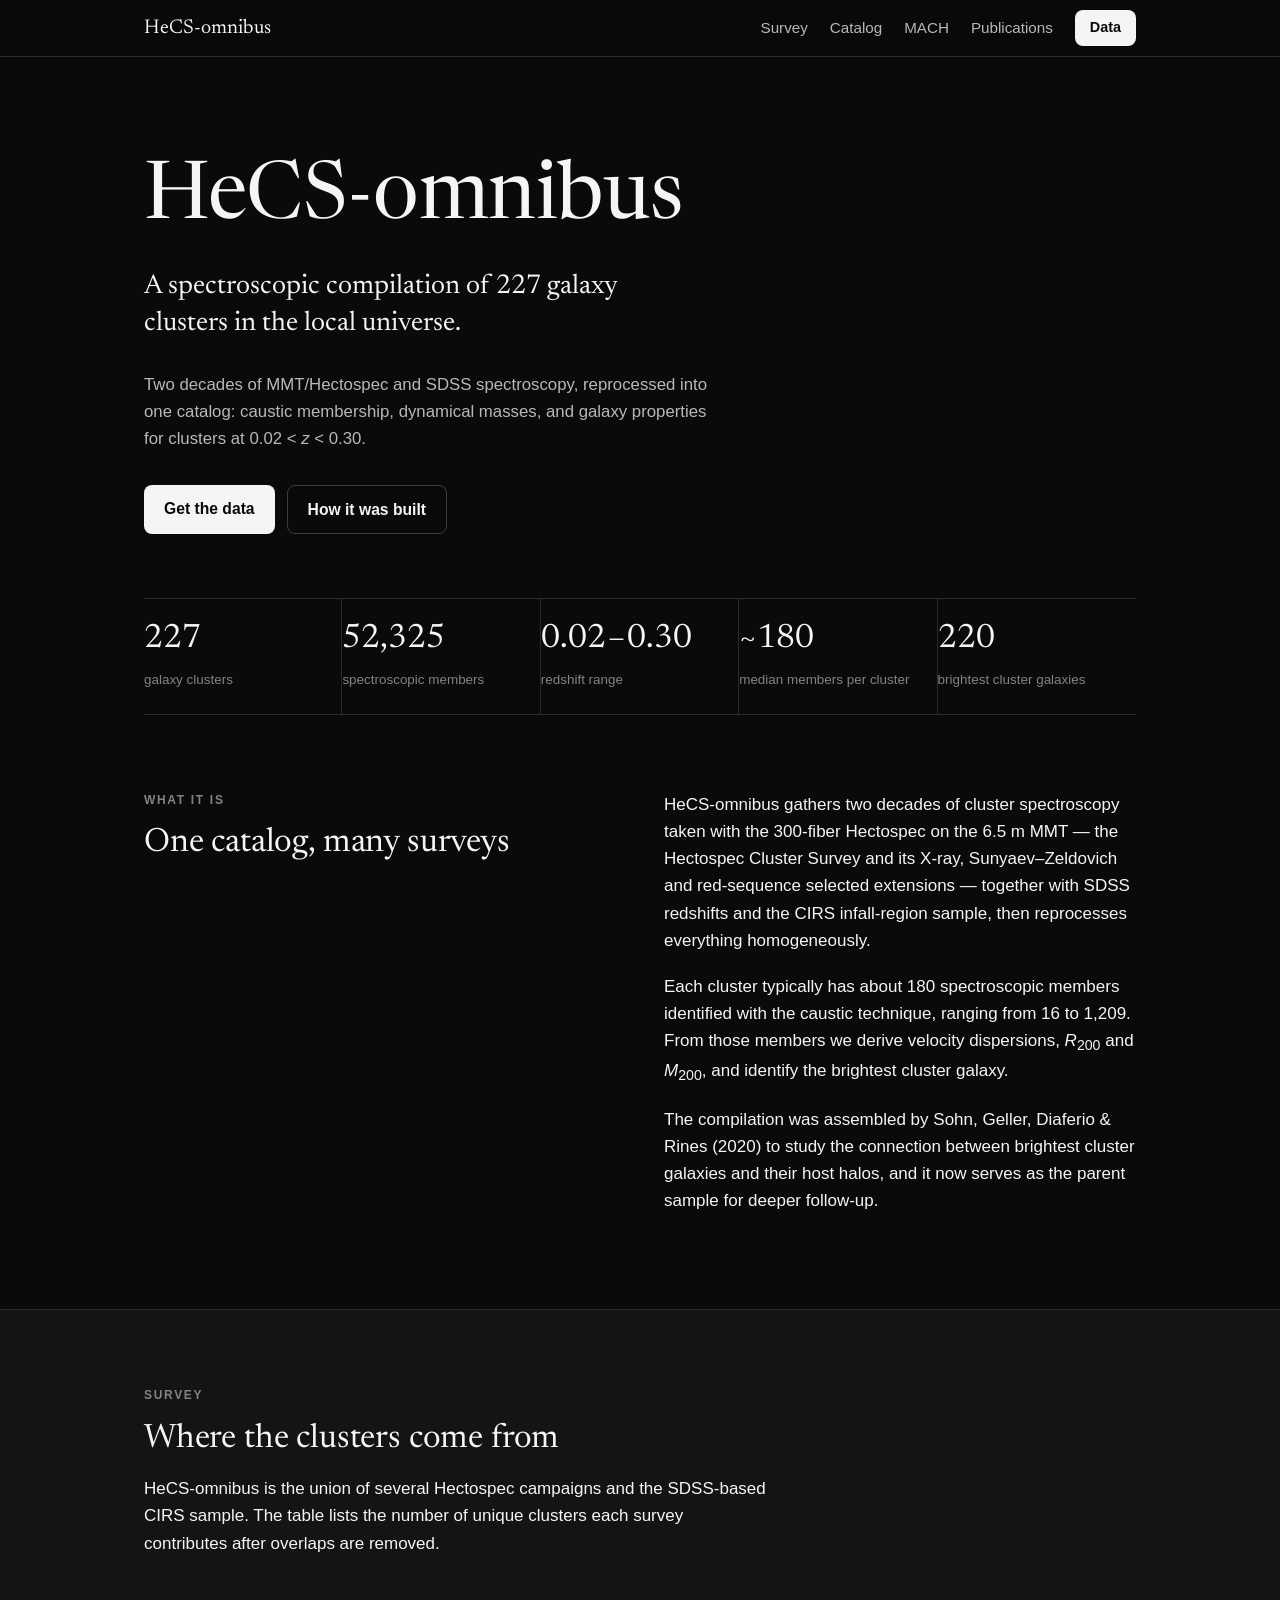
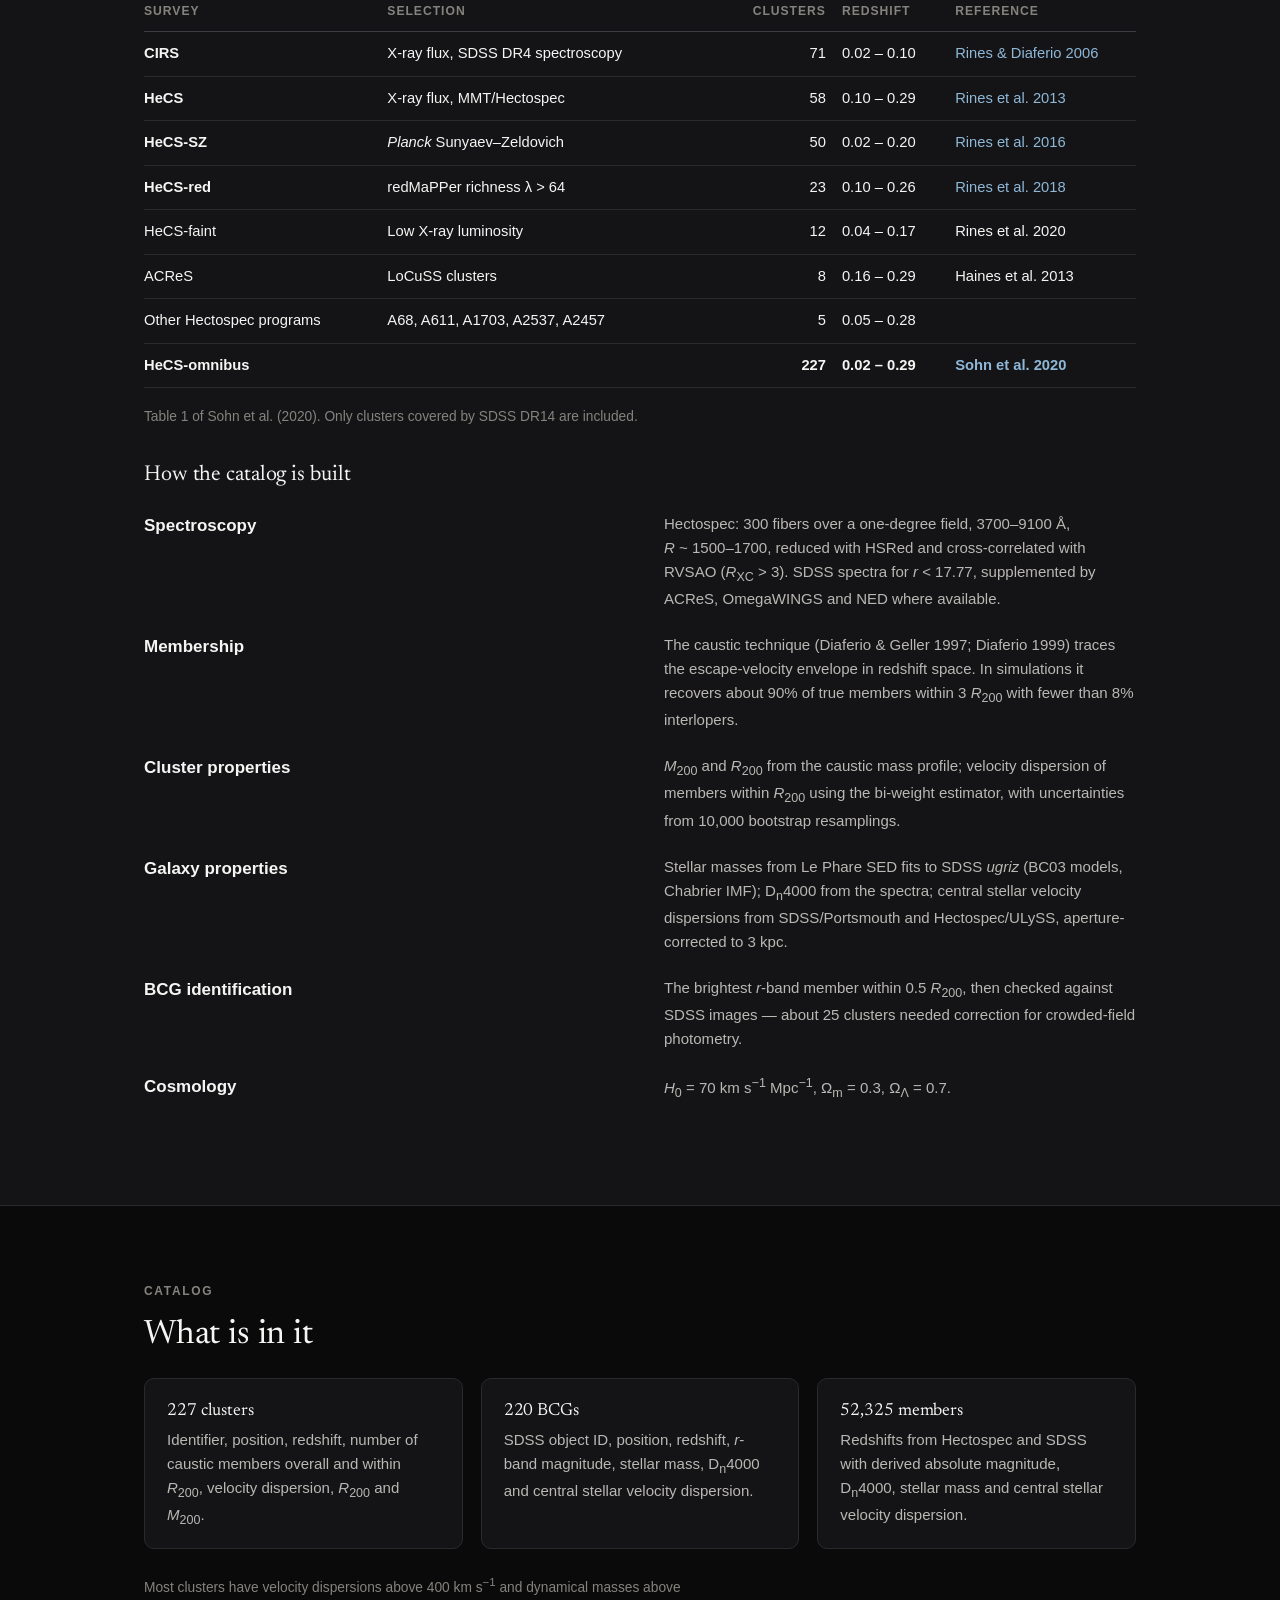
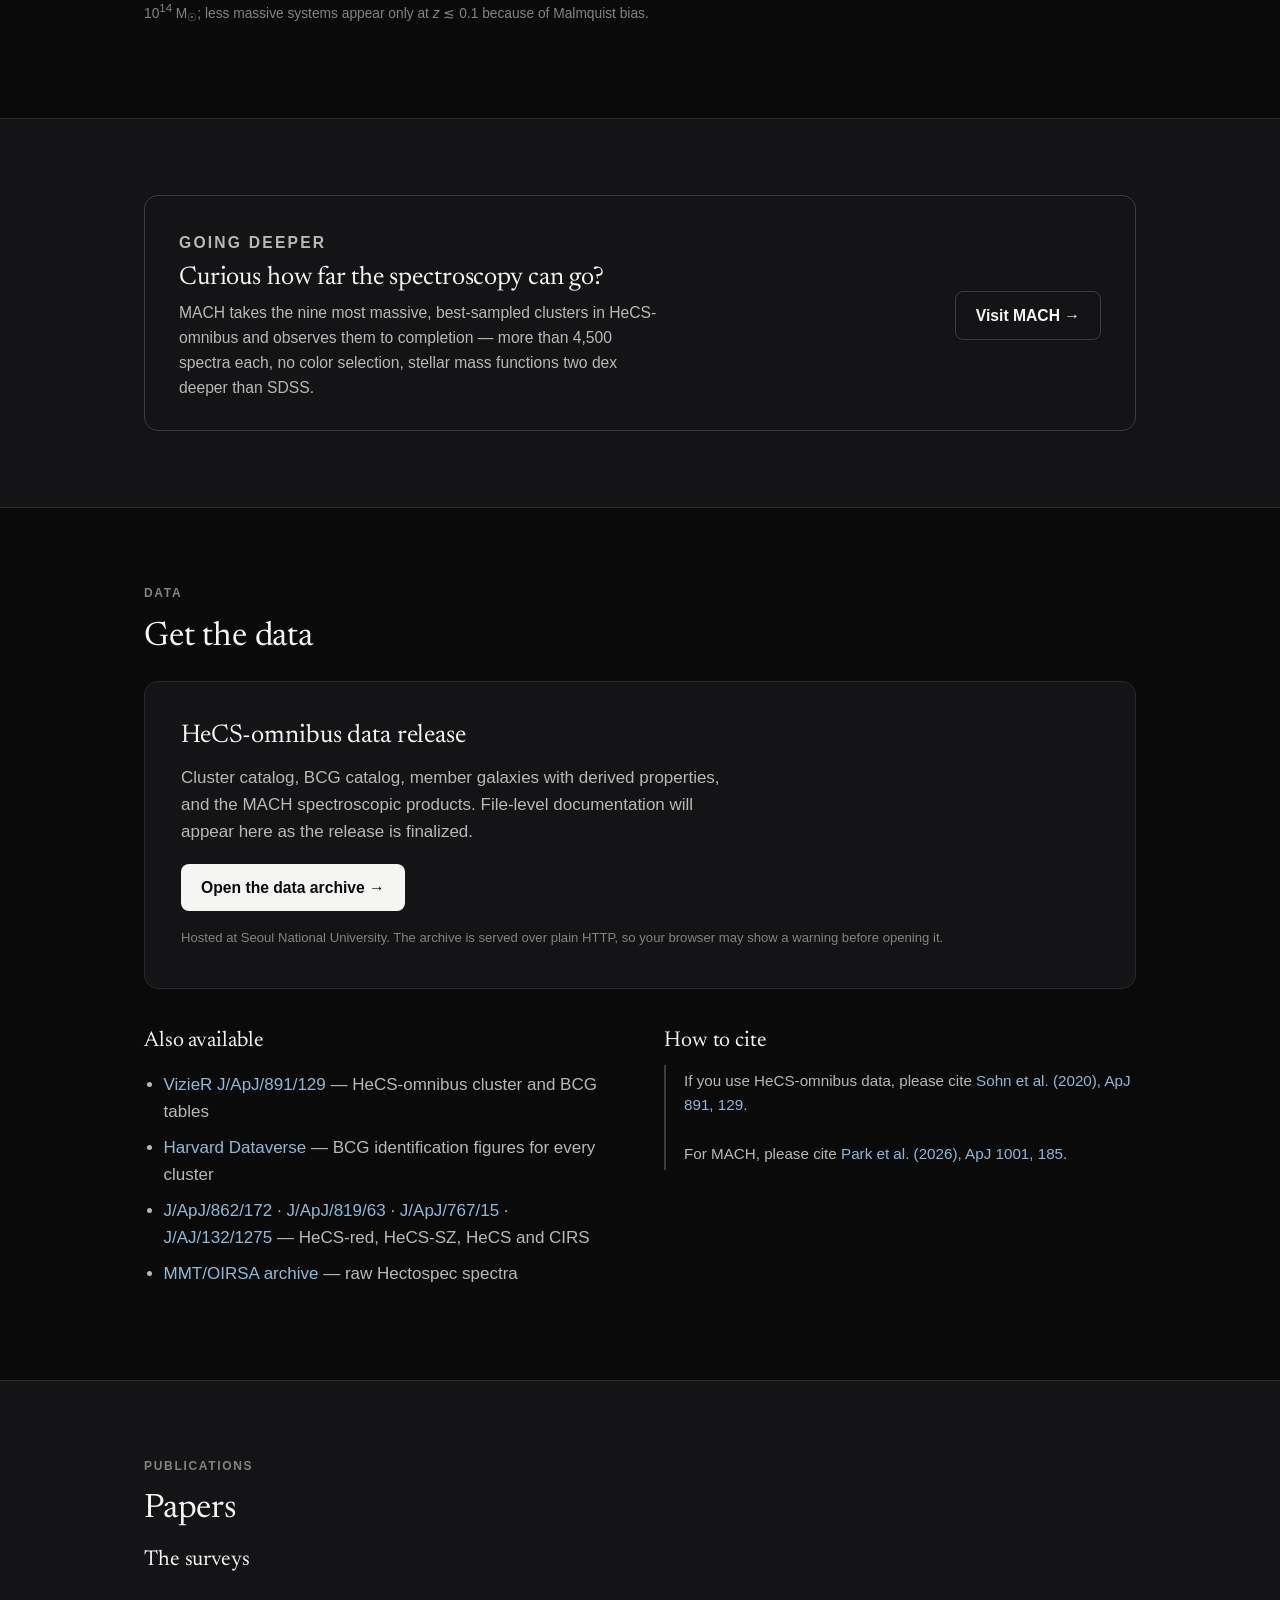
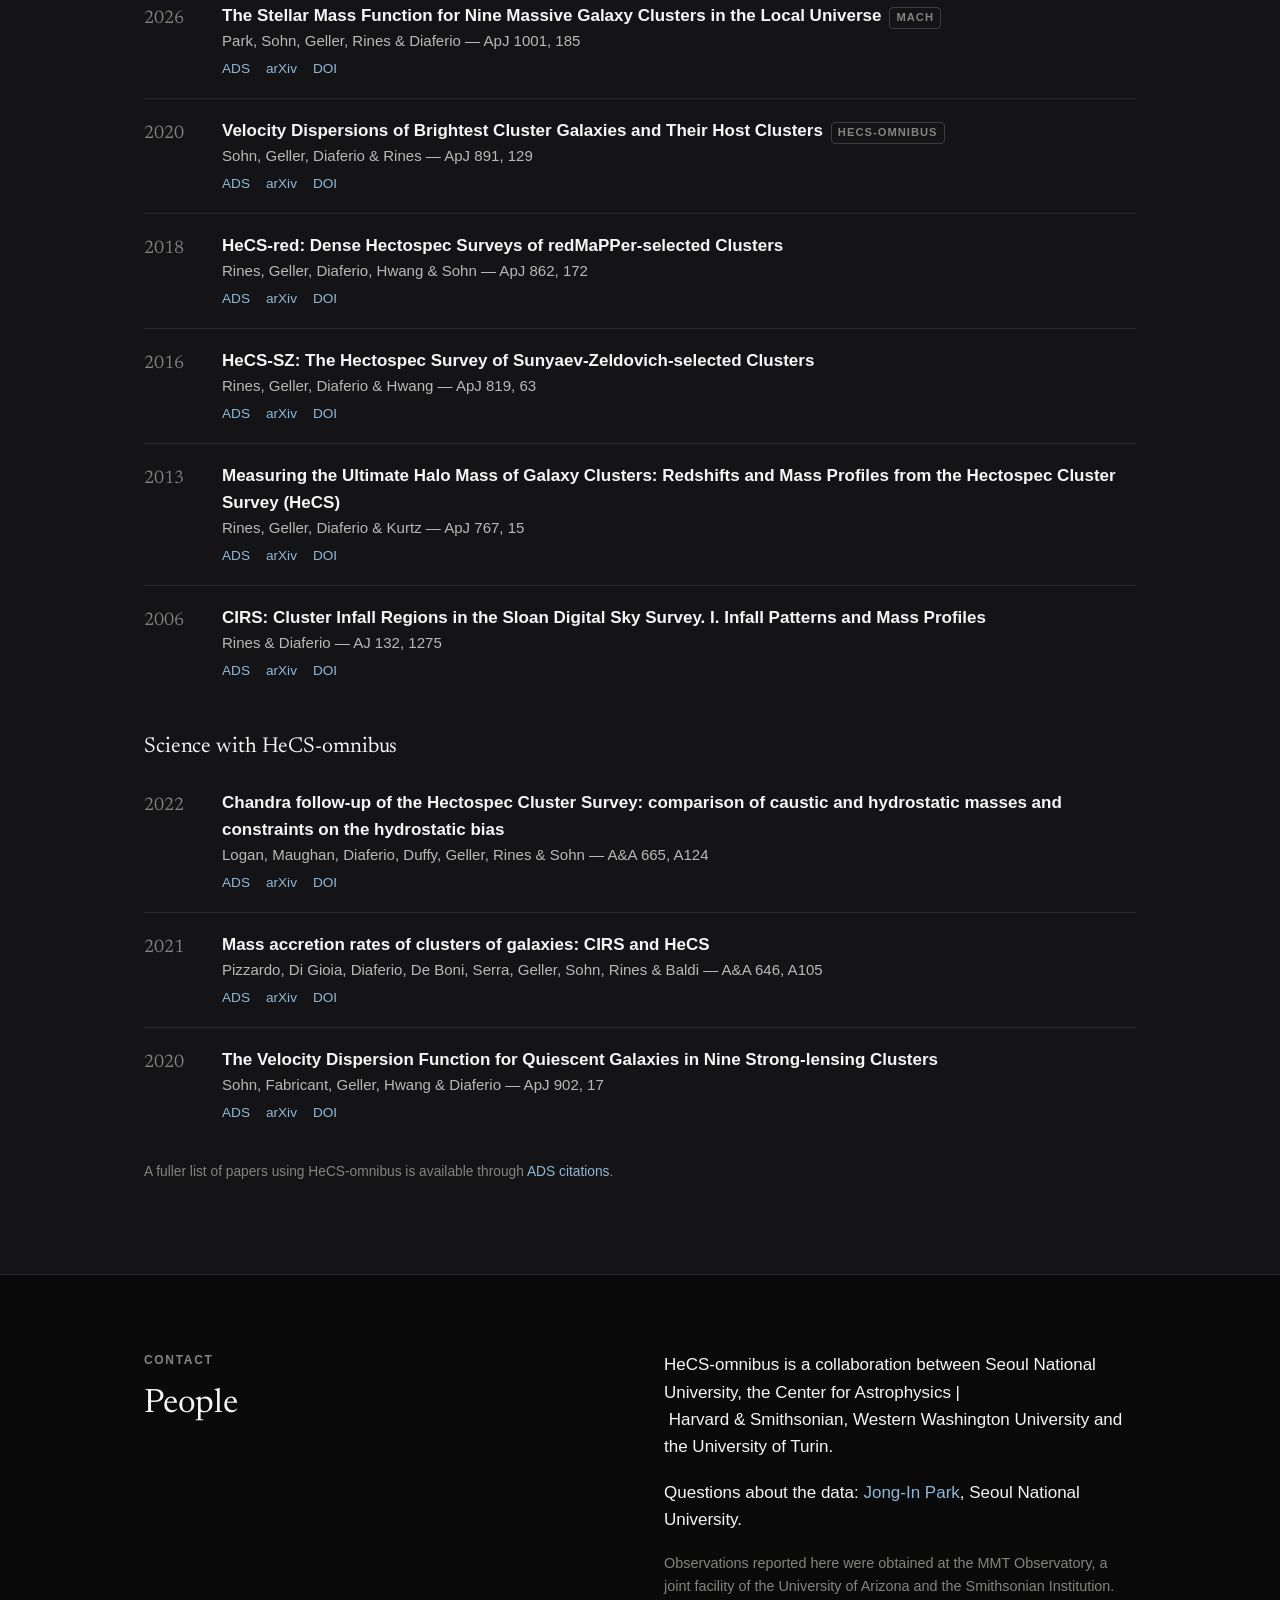
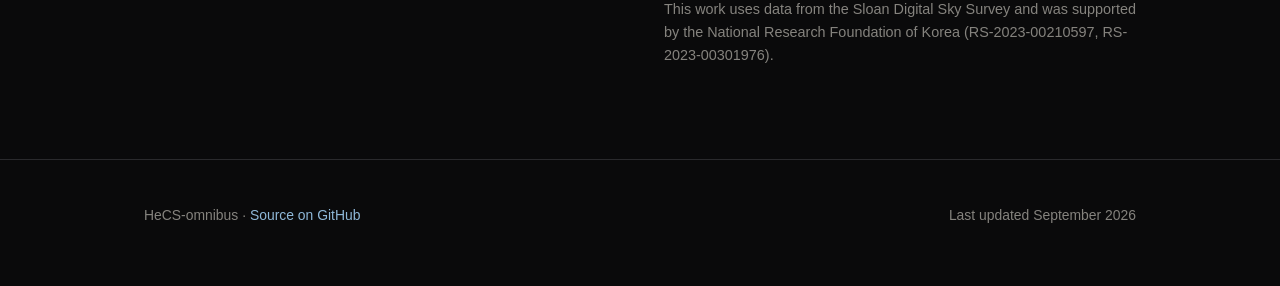
==== commit da1b7563: "Refocus site on HeCS-omnibus, move MACH to its own page, switch to dark theme - Split the shared sty" ====
--- a/webpage/index.html
+++ b/webpage/index.html
@@ -4,172 +4,11 @@
 <meta charset="utf-8">
 <meta name="viewport" content="width=device-width, initial-scale=1">
 <title>HeCS-omnibus</title>
-<meta name="description" content="HeCS-omnibus: a spectroscopic compilation of 227 galaxy clusters at 0.02 < z < 0.30 from MMT/Hectospec and SDSS, and MACH, the Massive Cluster Survey with Hectospec.">
+<meta name="description" content="HeCS-omnibus: a spectroscopic compilation of 227 galaxy clusters at 0.02 < z < 0.30 from MMT/Hectospec and SDSS, with caustic membership, dynamical masses and galaxy properties.">
 <link rel="preconnect" href="https://fonts.googleapis.com">
 <link rel="preconnect" href="https://fonts.gstatic.com" crossorigin>
-<link href="https://fonts.googleapis.com/css2?family=Newsreader:ital,opsz,wght@0,6..72,400;0,6..72,500;0,6..72,600;1,6..72,400&display=swap" rel="stylesheet">
-<style>
-  :root {
-    --bg: #faf8f4;
-    --bg-2: #f1ede6;
-    --ink: #1d1d1f;
-    --ink-2: #4a4845;
-    --muted: #7b7772;
-    --line: #e2ddd4;
-    --accent: #b5452b;
-    --accent-ink: #8f3520;
-    --dark: #1c1b19;
-    --dark-ink: #f4f1ea;
-    --serif: "Newsreader", "Iowan Old Style", "Palatino Linotype", Georgia, serif;
-    --sans: -apple-system, BlinkMacSystemFont, "SF Pro Text", "Helvetica Neue", Helvetica, Arial, sans-serif;
-    --max: 1040px;
-  }
-  * { box-sizing: border-box; }
-  html { scroll-behavior: smooth; }
-  body {
-    margin: 0;
-    background: var(--bg);
-    color: var(--ink);
-    font-family: var(--sans);
-    font-size: 17px;
-    line-height: 1.6;
-    -webkit-font-smoothing: antialiased;
-  }
-  a { color: var(--accent-ink); text-decoration: none; }
-  a:hover { text-decoration: underline; text-underline-offset: 3px; }
-  h1, h2, h3, h4 {
-    font-family: var(--serif);
-    font-weight: 500;
-    letter-spacing: -0.01em;
-    line-height: 1.15;
-    margin: 0 0 0.5em;
-  }
-  h2 { font-size: 2.1rem; margin-top: 0; }
-  h3 { font-size: 1.35rem; margin-top: 2.2rem; }
-  p { margin: 0 0 1.1em; }
-  .wrap { max-width: var(--max); margin: 0 auto; padding: 0 24px; }
-  .eyebrow {
-    font-family: var(--sans);
-    font-size: 0.78rem;
-    text-transform: uppercase;
-    letter-spacing: 0.12em;
-    color: var(--accent);
-    font-weight: 600;
-    margin-bottom: 0.8rem;
-  }
-  .muted { color: var(--muted); }
-  .num { font-variant-numeric: tabular-nums; }
-
-  /* nav */
-  nav {
-    position: sticky; top: 0; z-index: 10;
-    background: rgba(250,248,244,0.92);
-    backdrop-filter: saturate(180%) blur(12px);
-    -webkit-backdrop-filter: saturate(180%) blur(12px);
-    border-bottom: 1px solid var(--line);
-  }
-  nav .wrap { display: flex; align-items: center; justify-content: space-between; height: 56px; }
-  nav .brand { font-family: var(--serif); font-size: 1.25rem; font-weight: 600; color: var(--ink); }
-  nav ul { list-style: none; display: flex; gap: 22px; margin: 0; padding: 0; align-items: center; }
-  nav li a { color: var(--ink-2); font-size: 0.95rem; }
-  nav li a.btn { padding: 6px 14px; }
-  @media (max-width: 720px) { nav li:not(.keep) { display: none; } }
-
-  .btn {
-    display: inline-block;
-    background: var(--accent);
-    color: #fff !important;
-    padding: 11px 20px;
-    border-radius: 8px;
-    font-weight: 600;
-    font-size: 0.98rem;
-    text-decoration: none !important;
-    transition: background 0.15s;
-  }
-  .btn:hover { background: var(--accent-ink); }
-  .btn.secondary { background: transparent; color: var(--ink) !important; border: 1px solid var(--ink); }
-  .btn.secondary:hover { background: var(--ink); color: #fff !important; }
-
-  /* hero */
-  header.hero { padding: 72px 0 56px; border-bottom: 1px solid var(--line); }
-  .news { font-size: 0.92rem; color: var(--ink-2); margin-bottom: 2.2rem; }
-  .news time { color: var(--accent); font-weight: 600; margin-right: 8px; }
-  header h1 { font-size: clamp(2.8rem, 7vw, 4.6rem); font-weight: 500; margin-bottom: 0.35em; }
-  header .lede { font-family: var(--serif); font-size: clamp(1.25rem, 2.4vw, 1.6rem); line-height: 1.35; max-width: 34ch; color: var(--ink); margin-bottom: 1.2em; }
-  header .sub { max-width: 62ch; color: var(--ink-2); font-size: 1.05rem; }
-  .cta { display: flex; gap: 12px; flex-wrap: wrap; margin-top: 1.8rem; }
-
-  .stats {
-    display: grid;
-    grid-template-columns: repeat(auto-fit, minmax(150px, 1fr));
-    gap: 0;
-    border-top: 1px solid var(--line);
-    border-bottom: 1px solid var(--line);
-    margin: 0;
-  }
-  .stats div { padding: 22px 8px 20px 0; border-right: 1px solid var(--line); }
-  .stats div:last-child { border-right: none; }
-  .stats b { display: block; font-family: var(--serif); font-size: 2rem; font-weight: 500; line-height: 1; margin-bottom: 6px; }
-  .stats span { font-size: 0.85rem; color: var(--muted); }
-
-  section { padding: 72px 0; border-bottom: 1px solid var(--line); }
-  section.alt { background: var(--bg-2); }
-  .two { display: grid; grid-template-columns: 1fr 1fr; gap: 40px; }
-  @media (max-width: 720px) { .two { grid-template-columns: 1fr; } }
-  .prose { max-width: 66ch; }
-
-  table { border-collapse: collapse; width: 100%; font-size: 0.92rem; margin: 1rem 0 0.5rem; }
-  th, td { text-align: left; padding: 9px 10px; border-bottom: 1px solid var(--line); vertical-align: top; }
-  th { font-weight: 600; font-size: 0.8rem; text-transform: uppercase; letter-spacing: 0.06em; color: var(--muted); border-bottom: 1px solid var(--ink); }
-  td.r, th.r { text-align: right; font-variant-numeric: tabular-nums; }
-  tr.total td { font-weight: 600; border-top: 1px solid var(--ink); }
-  .tablewrap { overflow-x: auto; }
-  .caption { font-size: 0.88rem; color: var(--muted); margin-top: 0.5rem; }
-
-  figure { margin: 2rem 0; }
-  figure img { display: block; max-width: 100%; height: auto; margin: 0 auto; }
-  figure figcaption { font-size: 0.9rem; color: var(--ink-2); max-width: 70ch; margin: 0.9rem auto 0; line-height: 1.5; }
-  figure.fig-narrow img { max-width: 560px; }
-
-  .cards { display: grid; grid-template-columns: repeat(auto-fit, minmax(230px, 1fr)); gap: 18px; margin: 1.5rem 0; }
-  .card { background: #fff; border: 1px solid var(--line); border-radius: 10px; padding: 22px 22px 18px; }
-  .card h4 { font-size: 1.1rem; margin-bottom: 0.4rem; }
-  .card p { font-size: 0.95rem; color: var(--ink-2); margin: 0; }
-  section.alt .card { background: var(--bg); }
-
-  .points { list-style: none; padding: 0; margin: 1.5rem 0; counter-reset: p; }
-  .points li { position: relative; padding-left: 3rem; margin-bottom: 1.1rem; max-width: 66ch; }
-  .points li::before { counter-increment: p; content: counter(p, decimal-leading-zero); position: absolute; left: 0; top: 0.15rem; font-family: var(--serif); font-size: 1.2rem; color: var(--accent); }
-  .points b { font-weight: 600; }
-
-  dl.methods { display: grid; grid-template-columns: 1fr 1fr; gap: 20px 40px; margin: 1.5rem 0; }
-  @media (max-width: 720px) { dl.methods { grid-template-columns: 1fr; } }
-  dl.methods dt { font-weight: 600; margin-bottom: 4px; }
-  dl.methods dd { margin: 0; color: var(--ink-2); font-size: 0.95rem; }
-
-  /* data block */
-  .databox { background: var(--dark); color: var(--dark-ink); border-radius: 14px; padding: 40px 36px; margin: 1.5rem 0 2.5rem; }
-  .databox h3 { margin-top: 0; color: #fff; font-size: 1.6rem; }
-  .databox p { color: #cfcac0; max-width: 60ch; }
-  .databox .btn { background: #fff; color: var(--dark) !important; margin-top: 8px; }
-  .databox .btn:hover { background: var(--dark-ink); }
-  .databox small { display: block; margin-top: 14px; color: #8f8a80; font-size: 0.82rem; }
-  .cite { border-left: 3px solid var(--accent); padding: 4px 0 4px 18px; font-size: 0.95rem; color: var(--ink-2); margin: 1.5rem 0; max-width: 66ch; }
-
-  /* publications */
-  ol.pubs { list-style: none; padding: 0; margin: 0; }
-  ol.pubs li { padding: 16px 0; border-bottom: 1px solid var(--line); display: grid; grid-template-columns: 64px 1fr; gap: 14px; }
-  ol.pubs li:last-child { border-bottom: none; }
-  ol.pubs .yr { font-family: var(--serif); font-size: 1.15rem; color: var(--muted); padding-top: 2px; }
-  ol.pubs .t { font-weight: 600; }
-  ol.pubs .a { color: var(--ink-2); font-size: 0.95rem; }
-  ol.pubs .l { font-size: 0.85rem; margin-top: 4px; }
-  ol.pubs .l a { margin-right: 14px; }
-  ol.pubs .tag { display: inline-block; font-size: 0.72rem; text-transform: uppercase; letter-spacing: 0.08em; color: var(--accent); font-weight: 600; margin-left: 8px; }
-
-  footer { padding: 40px 0 56px; color: var(--muted); font-size: 0.88rem; }
-  footer .wrap { display: flex; justify-content: space-between; flex-wrap: wrap; gap: 12px; }
-</style>
+<link href="https://fonts.googleapis.com/css2?family=Newsreader:ital,opsz,wght@0,6..72,300;0,6..72,400;0,6..72,500;1,6..72,400&display=swap" rel="stylesheet">
+<link rel="stylesheet" href="style.css">
 </head>
 <body>
 
@@ -178,9 +17,9 @@
     <a class="brand" href="#top">HeCS-omnibus</a>
     <ul>
       <li><a href="#survey">Survey</a></li>
-      <li><a href="#mach">MACH</a></li>
+      <li><a href="#catalog">Catalog</a></li>
+      <li><a href="mach/">MACH</a></li>
       <li><a href="#publications">Publications</a></li>
-      <li><a href="#contact">Contact</a></li>
       <li class="keep"><a class="btn" href="#data">Data</a></li>
     </ul>
   </div>
@@ -188,13 +27,12 @@
 
 <header class="hero" id="top">
   <div class="wrap">
-    <p class="news"><time>April 2026</time> Park et al. 2026, the first MACH paper, is published in <em>The Astrophysical Journal</em>.</p>
     <h1>HeCS-omnibus</h1>
     <p class="lede">A spectroscopic compilation of 227 galaxy clusters in the local universe.</p>
-    <p class="sub">Built from MMT/Hectospec and SDSS spectroscopy, HeCS-omnibus provides caustic-based membership, dynamical masses, and galaxy properties for clusters at 0.02&nbsp;&lt;&nbsp;<em>z</em>&nbsp;&lt;&nbsp;0.30. Its densest subset, <a href="#mach">MACH</a>, targets the nine most massive clusters nearby with complete spectroscopy.</p>
+    <p class="sub">Two decades of MMT/Hectospec and SDSS spectroscopy, reprocessed into one catalog: caustic membership, dynamical masses, and galaxy properties for clusters at 0.02&nbsp;&lt;&nbsp;<em>z</em>&nbsp;&lt;&nbsp;0.30.</p>
     <div class="cta">
       <a class="btn" href="#data">Get the data</a>
-      <a class="btn secondary" href="#mach">Explore MACH</a>
+      <a class="btn secondary" href="#survey">How it was built</a>
     </div>
   </div>
 </header>
@@ -203,10 +41,9 @@
   <div class="stats">
     <div><b class="num">227</b><span>galaxy clusters</span></div>
     <div><b class="num">52,325</b><span>spectroscopic members</span></div>
-    <div><b class="num">0.02–0.30</b><span>redshift range</span></div>
+    <div><b class="num">0.02&#8202;–&#8202;0.30</b><span>redshift range</span></div>
     <div><b class="num">~180</b><span>median members per cluster</span></div>
-    <div><b class="num">220</b><span>BCGs identified</span></div>
-    <div><b class="num">9</b><span>MACH clusters, &gt;4,500 spectra each</span></div>
+    <div><b class="num">220</b><span>brightest cluster galaxies</span></div>
   </div>
 </div>
 
@@ -217,9 +54,9 @@
       <h2>One catalog, many surveys</h2>
     </div>
     <div class="prose">
-      <p>HeCS-omnibus gathers two decades of cluster spectroscopy with the 300-fiber Hectospec on the 6.5&nbsp;m MMT — the Hectospec Cluster Survey and its X-ray, Sunyaev–Zeldovich and red-sequence selected extensions — together with SDSS redshifts and the CIRS infall-region sample, then reprocesses everything homogeneously.</p>
-      <p>Each cluster typically has ~180 spectroscopic members identified with the caustic technique, from which we derive velocity dispersions, <em>R</em><sub>200</sub> and <em>M</em><sub>200</sub>, and identify the brightest cluster galaxy. For member galaxies we provide redshifts, D<sub>n</sub>4000, stellar masses and central stellar velocity dispersions.</p>
-      <p>The compilation was assembled by Sohn, Geller, Diaferio &amp; Rines (2020) to study the connection between BCGs and their host clusters, and now serves as the parent sample for deeper follow-up.</p>
+      <p>HeCS-omnibus gathers two decades of cluster spectroscopy taken with the 300-fiber Hectospec on the 6.5&nbsp;m MMT — the Hectospec Cluster Survey and its X-ray, Sunyaev–Zeldovich and red-sequence selected extensions — together with SDSS redshifts and the CIRS infall-region sample, then reprocesses everything homogeneously.</p>
+      <p>Each cluster typically has about 180 spectroscopic members identified with the caustic technique, ranging from 16 to 1,209. From those members we derive velocity dispersions, <em>R</em><sub>200</sub> and <em>M</em><sub>200</sub>, and identify the brightest cluster galaxy.</p>
+      <p>The compilation was assembled by Sohn, Geller, Diaferio &amp; Rines (2020) to study the connection between brightest cluster galaxies and their host halos, and it now serves as the parent sample for deeper follow-up.</p>
     </div>
   </div>
 </section>
@@ -228,7 +65,7 @@
   <div class="wrap">
     <p class="eyebrow">Survey</p>
     <h2>Where the clusters come from</h2>
-    <p class="prose">HeCS-omnibus is the union of several Hectospec campaigns and the SDSS-based CIRS sample. The table lists the number of unique clusters each survey contributes.</p>
+    <p class="prose">HeCS-omnibus is the union of several Hectospec campaigns and the SDSS-based CIRS sample. The table lists the number of unique clusters each survey contributes after overlaps are removed.</p>
 
     <div class="tablewrap">
     <table>
@@ -245,105 +82,78 @@
       </tbody>
     </table>
     </div>
-    <p class="caption">Table 1 of Sohn et al. (2020). Overlaps between surveys are removed; only clusters covered by SDSS DR14 are included.</p>
+    <p class="caption">Table 1 of Sohn et al. (2020). Only clusters covered by SDSS DR14 are included.</p>
 
     <h3>How the catalog is built</h3>
     <dl class="methods">
       <dt>Spectroscopy</dt>
-      <dd>Hectospec: 300 fibers over a 1° field, 3700–9100&nbsp;Å, <em>R</em>&nbsp;~&nbsp;1500–1700, reduced with HSRed and cross-correlated with RVSAO (<em>R</em><sub>XC</sub>&nbsp;&gt;&nbsp;3). SDSS spectra for <em>r</em>&nbsp;&lt;&nbsp;17.77, supplemented by ACReS, OmegaWINGS and NED where available.</dd>
+      <dd>Hectospec: 300 fibers over a one-degree field, 3700–9100&nbsp;Å, <em>R</em>&nbsp;~&nbsp;1500–1700, reduced with HSRed and cross-correlated with RVSAO (<em>R</em><sub>XC</sub>&nbsp;&gt;&nbsp;3). SDSS spectra for <em>r</em>&nbsp;&lt;&nbsp;17.77, supplemented by ACReS, OmegaWINGS and NED where available.</dd>
       <dt>Membership</dt>
-      <dd>The caustic technique (Diaferio &amp; Geller 1997; Diaferio 1999) traces the escape-velocity envelope in redshift space. In simulations it recovers ~90% of true members within 3&nbsp;<em>R</em><sub>200</sub> with &lt;&nbsp;8% interlopers.</dd>
+      <dd>The caustic technique (Diaferio &amp; Geller 1997; Diaferio 1999) traces the escape-velocity envelope in redshift space. In simulations it recovers about 90% of true members within 3&nbsp;<em>R</em><sub>200</sub> with fewer than 8% interlopers.</dd>
       <dt>Cluster properties</dt>
-      <dd><em>M</em><sub>200</sub> and <em>R</em><sub>200</sub> from the caustic mass profile; velocity dispersion of members within <em>R</em><sub>200</sub> with the bi-weight estimator and 10,000 bootstrap resamplings.</dd>
+      <dd><em>M</em><sub>200</sub> and <em>R</em><sub>200</sub> from the caustic mass profile; velocity dispersion of members within <em>R</em><sub>200</sub> using the bi-weight estimator, with uncertainties from 10,000 bootstrap resamplings.</dd>
       <dt>Galaxy properties</dt>
-      <dd>Stellar masses from Le&nbsp;Phare SED fits to SDSS <em>ugriz</em> (BC03, Chabrier IMF); D<sub>n</sub>4000 from the spectra; central stellar velocity dispersions from SDSS/Portsmouth and Hectospec/ULySS, aperture-corrected to a 3&nbsp;kpc aperture.</dd>
+      <dd>Stellar masses from Le&nbsp;Phare SED fits to SDSS <em>ugriz</em> (BC03 models, Chabrier IMF); D<sub>n</sub>4000 from the spectra; central stellar velocity dispersions from SDSS/Portsmouth and Hectospec/ULySS, aperture-corrected to 3&nbsp;kpc.</dd>
       <dt>BCG identification</dt>
-      <dd>Brightest <em>r</em>-band member within 0.5&nbsp;<em>R</em><sub>200</sub>, then visually checked against SDSS images — about 25 clusters needed correction for crowded-field photometry.</dd>
+      <dd>The brightest <em>r</em>-band member within 0.5&nbsp;<em>R</em><sub>200</sub>, then checked against SDSS images — about 25 clusters needed correction for crowded-field photometry.</dd>
       <dt>Cosmology</dt>
       <dd><em>H</em><sub>0</sub>&nbsp;=&nbsp;70&nbsp;km&nbsp;s<sup>−1</sup>&nbsp;Mpc<sup>−1</sup>, Ω<sub>m</sub>&nbsp;=&nbsp;0.3, Ω<sub>Λ</sub>&nbsp;=&nbsp;0.7.</dd>
     </dl>
   </div>
 </section>
 
-<section id="mach">
-  <div class="wrap">
-    <p class="eyebrow">MACH</p>
-    <h2>The Massive Cluster Survey with Hectospec</h2>
-    <p class="prose" style="font-family:var(--serif);font-size:1.25rem;line-height:1.4">Deep, dense and complete spectroscopy of the nine most massive galaxy clusters in the local universe.</p>
-    <div class="two">
-      <div class="prose">
-        <p>MACH selects the most massive, best-sampled clusters in HeCS-omnibus at 0.07&nbsp;&lt;&nbsp;<em>z</em>&nbsp;&lt;&nbsp;0.11 — a redshift window chosen so that <em>R</em><sub>200</sub> fits inside the one-degree Hectospec field. Between 2017 and 2023 we obtained 41,897 unique Hectospec spectra, targeting every galaxy brighter than <em>r</em>&nbsp;=&nbsp;21.3 with no color selection.</p>
-        <p>The result is a sample that is spectroscopically complete to <em>r</em>&nbsp;≈&nbsp;20.1–21.1 within each cluster, with 400–1,400 members per system and stellar mass functions that reach log(<em>M</em><sub>*</sub>/M<sub>☉</sub>)&nbsp;≈&nbsp;8.5, roughly two dex deeper than SDSS in the same volume.</p>
-      </div>
-      <figure class="fig-narrow" style="margin-top:0">
-        <img src="img/park2026_fig1.png" alt="M200 versus number of galaxies with spectra within R200 for HeCS-omnibus clusters (circles) and MACH clusters (stars), colored by redshift. MACH occupies the massive, well-sampled corner.">
-        <figcaption>MACH clusters (stars) among the HeCS-omnibus sample (circles) in the <em>M</em><sub>200</sub>–<em>N</em><sub>spec</sub> plane, colored by redshift. The box marks the massive, well-sampled corner MACH occupies. From Park et al. (2026), Fig. 1.</figcaption>
-      </figure>
-    </div>
-
-    <ol class="points">
-      <li><b>Complete.</b> More than 4,500 spectra per cluster and a 90% completeness limit of <em>r</em>&nbsp;≈&nbsp;20.1–21.1. Because there is no color selection, quiescent and star-forming galaxies are sampled to the same depth.</li>
-      <li><b>Massive.</b> <em>M</em><sub>200</sub> from 5.5&nbsp;×&nbsp;10<sup>14</sup> to 1.0&nbsp;×&nbsp;10<sup>15</sup>&nbsp;M<sub>☉</sub>, with a typical mass of 7.4&nbsp;×&nbsp;10<sup>14</sup>&nbsp;M<sub>☉</sub>.</li>
-      <li><b>Deep.</b> Stellar mass functions complete to log&nbsp;<em>M</em><sub>*</sub>&nbsp;&gt;&nbsp;9 without any correction, and extended to log&nbsp;<em>M</em><sub>*</sub>&nbsp;≈&nbsp;8.5 with an empirical completeness correction.</li>
-    </ol>
-
-    <h3>The nine clusters</h3>
-    <div class="tablewrap">
-    <table>
-      <thead><tr>
-        <th>Cluster</th><th class="r"><em>z</em></th><th class="r"><em>N</em><sub>spec</sub></th><th class="r"><em>N</em><sub>spec</sub>(&lt;<em>R</em><sub>200</sub>)</th><th class="r"><em>N</em><sub>mem</sub></th><th class="r"><em>N</em><sub>mem</sub>(&lt;<em>R</em><sub>200</sub>)</th><th class="r"><em>R</em><sub>200</sub> (Mpc)</th><th class="r">log <em>M</em><sub>200</sub></th><th class="r"><em>r</em><sub>comp</sub></th>
-      </tr></thead>
-      <tbody>
-        <tr><td>A2245</td><td class="r">0.088</td><td class="r">39,270</td><td class="r">1,390</td><td class="r">548</td><td class="r">312</td><td class="r">1.65</td><td class="r">14.74</td><td class="r">20.9</td></tr>
-        <tr><td>A1767</td><td class="r">0.071</td><td class="r">13,394</td><td class="r">1,840</td><td class="r">668</td><td class="r">377</td><td class="r">1.70</td><td class="r">14.78</td><td class="r">20.9</td></tr>
-        <tr><td>A2244</td><td class="r">0.099</td><td class="r">39,129</td><td class="r">1,319</td><td class="r">748</td><td class="r">364</td><td class="r">1.72</td><td class="r">14.80</td><td class="r">20.9</td></tr>
-        <tr><td>A1831</td><td class="r">0.075</td><td class="r">18,466</td><td class="r">1,785</td><td class="r">520</td><td class="r">313</td><td class="r">1.76</td><td class="r">14.82</td><td class="r">20.1</td></tr>
-        <tr><td>A2034</td><td class="r">0.113</td><td class="r">37,944</td><td class="r">915</td><td class="r">410</td><td class="r">287</td><td class="r">1.78</td><td class="r">14.85</td><td class="r">20.6</td></tr>
-        <tr><td>A7</td><td class="r">0.103</td><td class="r">13,463</td><td class="r">992</td><td class="r">436</td><td class="r">281</td><td class="r">1.83</td><td class="r">14.89</td><td class="r">20.9</td></tr>
-        <tr><td>A2255</td><td class="r">0.080</td><td class="r">11,944</td><td class="r">2,057</td><td class="r">1,099</td><td class="r">618</td><td class="r">1.90</td><td class="r">14.93</td><td class="r">20.6</td></tr>
-        <tr><td>A2029</td><td class="r">0.079</td><td class="r">34,829</td><td class="r">2,235</td><td class="r">1,377</td><td class="r">538</td><td class="r">1.90</td><td class="r">14.93</td><td class="r">20.6</td></tr>
-        <tr><td>A2065</td><td class="r">0.073</td><td class="r">25,159</td><td class="r">3,109</td><td class="r">1,099</td><td class="r">609</td><td class="r">2.03</td><td class="r">15.01</td><td class="r">21.1</td></tr>
-      </tbody>
-    </table>
-    </div>
-    <p class="caption">Ordered by <em>M</em><sub>200</sub>. <em>N</em><sub>spec</sub> counts all galaxies with redshifts in the field; <em>N</em><sub>mem</sub> are caustic members. <em>r</em><sub>comp</sub> is the magnitude where cumulative spectroscopic completeness drops below 90%. Tables 1–2 of Park et al. (2026).</p>
-
-    <h3>What we have learned so far</h3>
+<section id="catalog">
+  <div class="wrap">
+    <p class="eyebrow">Catalog</p>
+    <h2>What is in it</h2>
     <div class="cards">
-      <div class="card"><h4>Cluster vs. field</h4><p>Between log&nbsp;<em>M</em><sub>*</sub> = 10.5 and 11.4 the cluster SMF has the same shape as the field but twice the amplitude. Above 11.4 the clusters show a clear excess of massive galaxies, including the BCGs.</p></div>
-      <div class="card"><h4>Quiescent vs. star-forming</h4><p>Quiescent galaxies follow a curved SMF peaking near log&nbsp;<em>M</em><sub>*</sub> ≈ 10.5; star-forming galaxies rise monotonically toward low mass. In the cluster core the quiescent peak shifts to lower mass.</p></div>
-      <div class="card"><h4>Quenching toward the center</h4><p>The quiescent fraction rises toward the cluster center at every stellar mass, and most steeply for low-mass galaxies.</p></div>
-      <div class="card"><h4>Against IllustrisTNG-300</h4><p>Simulated clusters of the same mass match the observed SMF at 10.5–11.4, but host too-massive BCGs and about half as many galaxies at log&nbsp;<em>M</em><sub>*</sub> = 9–10.5.</p></div>
-    </div>
-
-    <figure>
-      <img src="img/park2026_fig15.png" alt="Stellar mass functions of all, quiescent and star-forming galaxies in three radial bins of the MACH clusters, and in the field.">
-      <figcaption>Stellar mass functions of quiescent (red) and star-forming (blue) galaxies in three cluster-centric radial bins of the stacked MACH sample, compared with the SDSS field (right). Grey bands mark the incomplete regime. From Park et al. (2026).</figcaption>
-    </figure>
-    <figure class="fig-narrow">
-      <img src="img/park2026_fig16.png" alt="Quiescent fraction as a function of stellar mass in three radial bins and in the field.">
-      <figcaption>The quiescent fraction as a function of stellar mass, from the cluster core (dark) to the outskirts and the field (light). From Park et al. (2026).</figcaption>
-    </figure>
-  </div>
-</section>
-
-<section id="data" class="alt">
+      <div class="card">
+        <h4>227 clusters</h4>
+        <p>Identifier, position, redshift, number of caustic members overall and within <em>R</em><sub>200</sub>, velocity dispersion, <em>R</em><sub>200</sub> and <em>M</em><sub>200</sub>.</p>
+      </div>
+      <div class="card">
+        <h4>220 BCGs</h4>
+        <p>SDSS object ID, position, redshift, <em>r</em>-band magnitude, stellar mass, D<sub>n</sub>4000 and central stellar velocity dispersion.</p>
+      </div>
+      <div class="card">
+        <h4>52,325 members</h4>
+        <p>Redshifts from Hectospec and SDSS with derived absolute magnitude, D<sub>n</sub>4000, stellar mass and central stellar velocity dispersion.</p>
+      </div>
+    </div>
+    <p class="prose caption" style="margin-top:1.4rem">Most clusters have velocity dispersions above 400&nbsp;km&nbsp;s<sup>−1</sup> and dynamical masses above 10<sup>14</sup>&nbsp;M<sub>☉</sub>; less massive systems appear only at <em>z</em>&nbsp;≲&nbsp;0.1 because of Malmquist bias.</p>
+  </div>
+</section>
+
+<section id="mach-teaser" class="alt">
+  <div class="wrap">
+    <div class="teaser">
+      <div>
+        <p class="eyebrow" style="margin-bottom:0.6rem">Going deeper</p>
+        <h3>Curious how far the spectroscopy can go?</h3>
+        <p>MACH takes the nine most massive, best-sampled clusters in HeCS-omnibus and observes them to completion — more than 4,500 spectra each, no color selection, stellar mass functions two dex deeper than SDSS.</p>
+      </div>
+      <div><a class="btn secondary" href="mach/">Visit MACH →</a></div>
+    </div>
+  </div>
+</section>
+
+<section id="data">
   <div class="wrap">
     <p class="eyebrow">Data</p>
     <h2>Get the data</h2>
     <div class="databox">
-      <h3>HeCS-omnibus &amp; MACH data release</h3>
-      <p>Cluster catalog, BCG catalog, member galaxies with derived properties, and MACH spectroscopic products. File-level documentation will appear here as the release is finalized.</p>
+      <h3>HeCS-omnibus data release</h3>
+      <p>Cluster catalog, BCG catalog, member galaxies with derived properties, and the MACH spectroscopic products. File-level documentation will appear here as the release is finalized.</p>
       <a class="btn" href="http://147.46.135.40:3000/sharing/va94quU2B" rel="noopener">Open the data archive →</a>
-      <small>Hosted at Seoul National University. The archive is served over plain HTTP; your browser may show a warning before opening it.</small>
+      <small>Hosted at Seoul National University. The archive is served over plain HTTP, so your browser may show a warning before opening it.</small>
     </div>
 
     <div class="two">
       <div>
         <h3 style="margin-top:0">Also available</h3>
-        <ul style="padding-left:1.2em;color:var(--ink-2)">
-          <li><a href="https://vizier.cds.unistra.fr/viz-bin/VizieR?-source=J/ApJ/891/129">VizieR J/ApJ/891/129</a> — HeCS-omnibus cluster and BCG tables (Sohn et al. 2020)</li>
-          <li><a href="https://doi.org/10.7910/DVN/UR9XE5">Harvard Dataverse</a> — BCG identification figures for all 227 clusters</li>
+        <ul class="links">
+          <li><a href="https://vizier.cds.unistra.fr/viz-bin/VizieR?-source=J/ApJ/891/129">VizieR J/ApJ/891/129</a> — HeCS-omnibus cluster and BCG tables</li>
+          <li><a href="https://doi.org/10.7910/DVN/UR9XE5">Harvard Dataverse</a> — BCG identification figures for every cluster</li>
           <li><a href="https://vizier.cds.unistra.fr/viz-bin/VizieR?-source=J/ApJ/862/172">J/ApJ/862/172</a> · <a href="https://vizier.cds.unistra.fr/viz-bin/VizieR?-source=J/ApJ/819/63">J/ApJ/819/63</a> · <a href="https://vizier.cds.unistra.fr/viz-bin/VizieR?-source=J/ApJ/767/15">J/ApJ/767/15</a> · <a href="https://vizier.cds.unistra.fr/viz-bin/VizieR?-source=J/AJ/132/1275">J/AJ/132/1275</a> — HeCS-red, HeCS-SZ, HeCS and CIRS</li>
           <li><a href="http://oirsa.cfa.harvard.edu/archive/search/">MMT/OIRSA archive</a> — raw Hectospec spectra</li>
         </ul>
@@ -351,7 +161,7 @@
       <div>
         <h3 style="margin-top:0">How to cite</h3>
         <div class="cite" style="margin-top:0">
-          If you use HeCS-omnibus data, please cite <a href="https://ui.adsabs.harvard.edu/abs/2020ApJ...891..129S">Sohn et al. (2020), ApJ 891, 129</a>.<br>
+          If you use HeCS-omnibus data, please cite <a href="https://ui.adsabs.harvard.edu/abs/2020ApJ...891..129S">Sohn et al. (2020), ApJ 891, 129</a>.<br><br>
           For MACH, please cite <a href="https://ui.adsabs.harvard.edu/abs/2026ApJ..1001..185P">Park et al. (2026), ApJ 1001, 185</a>.
         </div>
       </div>
@@ -359,12 +169,12 @@
   </div>
 </section>
 
-<section id="publications">
+<section id="publications" class="alt">
   <div class="wrap">
     <p class="eyebrow">Publications</p>
     <h2>Papers</h2>
 
-    <h3 style="margin-top:1rem">The surveys</h3>
+    <h3 style="margin-top:1.2rem">The surveys</h3>
     <ol class="pubs">
       <li><span class="yr">2026</span><div><span class="t">The Stellar Mass Function for Nine Massive Galaxy Clusters in the Local Universe</span><span class="tag">MACH</span><div class="a">Park, Sohn, Geller, Rines &amp; Diaferio — ApJ 1001, 185</div><div class="l"><a href="https://ui.adsabs.harvard.edu/abs/2026ApJ..1001..185P">ADS</a><a href="https://arxiv.org/abs/2603.03797">arXiv</a><a href="https://doi.org/10.3847/1538-4357/ae4c60">DOI</a></div></div></li>
       <li><span class="yr">2020</span><div><span class="t">Velocity Dispersions of Brightest Cluster Galaxies and Their Host Clusters</span><span class="tag">HeCS-omnibus</span><div class="a">Sohn, Geller, Diaferio &amp; Rines — ApJ 891, 129</div><div class="l"><a href="https://ui.adsabs.harvard.edu/abs/2020ApJ...891..129S">ADS</a><a href="https://arxiv.org/abs/1910.11192">arXiv</a><a href="https://doi.org/10.3847/1538-4357/ab6e6a">DOI</a></div></div></li>
@@ -380,7 +190,7 @@
       <li><span class="yr">2021</span><div><span class="t">Mass accretion rates of clusters of galaxies: CIRS and HeCS</span><div class="a">Pizzardo, Di Gioia, Diaferio, De Boni, Serra, Geller, Sohn, Rines &amp; Baldi — A&amp;A 646, A105</div><div class="l"><a href="https://ui.adsabs.harvard.edu/abs/2021A&A...646A.105P">ADS</a><a href="https://arxiv.org/abs/2005.11562">arXiv</a><a href="https://doi.org/10.1051/0004-6361/202038481">DOI</a></div></div></li>
       <li><span class="yr">2020</span><div><span class="t">The Velocity Dispersion Function for Quiescent Galaxies in Nine Strong-lensing Clusters</span><div class="a">Sohn, Fabricant, Geller, Hwang &amp; Diaferio — ApJ 902, 17</div><div class="l"><a href="https://ui.adsabs.harvard.edu/abs/2020ApJ...902...17S">ADS</a><a href="https://arxiv.org/abs/2007.00679">arXiv</a><a href="https://doi.org/10.3847/1538-4357/abb23b">DOI</a></div></div></li>
     </ol>
-    <p class="caption" style="margin-top:1rem">A longer list of papers using HeCS-omnibus is available through <a href="https://ui.adsabs.harvard.edu/search/q=citations(bibcode%3A2020ApJ...891..129S)">ADS citations</a>.</p>
+    <p class="caption" style="margin-top:1.2rem">A fuller list of papers using HeCS-omnibus is available through <a href="https://ui.adsabs.harvard.edu/search/q=citations(bibcode%3A2020ApJ...891..129S)">ADS citations</a>.</p>
   </div>
 </section>
 
@@ -391,9 +201,9 @@
       <h2>People</h2>
     </div>
     <div class="prose">
-      <p>HeCS-omnibus and MACH are a collaboration between Seoul National University, the Center for Astrophysics | Harvard &amp; Smithsonian, Western Washington University and the University of Turin.</p>
-      <p>Questions about the data: <a href="mailto:jongin.park@snu.ac.kr">Jong-In Park</a> (Seoul National University).</p>
-      <p class="muted" style="font-size:0.92rem">Observations reported here were obtained at the MMT Observatory, a joint facility of the University of Arizona and the Smithsonian Institution. This work uses data from the Sloan Digital Sky Survey. Supported by the National Research Foundation of Korea (RS-2023-00210597, RS-2023-00301976).</p>
+      <p>HeCS-omnibus is a collaboration between Seoul National University, the Center for Astrophysics&nbsp;|&nbsp;Harvard&nbsp;&amp;&nbsp;Smithsonian, Western Washington University and the University of Turin.</p>
+      <p>Questions about the data: <a href="mailto:jongin.park@snu.ac.kr">Jong-In Park</a>, Seoul National University.</p>
+      <p class="muted" style="font-size:0.9rem">Observations reported here were obtained at the MMT Observatory, a joint facility of the University of Arizona and the Smithsonian Institution. This work uses data from the Sloan Digital Sky Survey and was supported by the National Research Foundation of Korea (RS-2023-00210597, RS-2023-00301976).</p>
     </div>
   </div>
 </section>
--- a/webpage/style.css
+++ b/webpage/style.css
@@ -0,0 +1,172 @@
+:root {
+  --bg: #0a0a0b;
+  --bg-2: #141416;
+  --ink: #f5f5f4;
+  --ink-2: #b9b8b4;
+  --muted: #85837e;
+  --line: #2a2a2d;
+  --line-2: #3d3d41;
+  --accent: #8fb8d8;
+  --serif: "Newsreader", "Iowan Old Style", "Palatino Linotype", Georgia, serif;
+  --sans: -apple-system, BlinkMacSystemFont, "SF Pro Text", "Helvetica Neue", Helvetica, Arial, sans-serif;
+  --max: 1040px;
+}
+* { box-sizing: border-box; }
+html { scroll-behavior: smooth; }
+body {
+  margin: 0;
+  background: var(--bg);
+  color: var(--ink);
+  font-family: var(--sans);
+  font-size: 17px;
+  line-height: 1.6;
+  -webkit-font-smoothing: antialiased;
+}
+a { color: var(--accent); text-decoration: none; }
+a:hover { text-decoration: underline; text-underline-offset: 3px; }
+h1, h2, h3, h4 {
+  font-family: var(--serif);
+  font-weight: 400;
+  letter-spacing: -0.005em;
+  line-height: 1.15;
+  margin: 0 0 0.5em;
+}
+h2 { font-size: 2.1rem; margin-top: 0; }
+h3 { font-size: 1.35rem; margin-top: 2.2rem; }
+p { margin: 0 0 1.1em; }
+em { font-style: italic; }
+.wrap { max-width: var(--max); margin: 0 auto; padding: 0 24px; }
+.eyebrow {
+  font-family: var(--sans);
+  font-size: 0.75rem;
+  text-transform: uppercase;
+  letter-spacing: 0.14em;
+  color: var(--muted);
+  font-weight: 600;
+  margin-bottom: 0.9rem;
+}
+.muted { color: var(--muted); }
+.num { font-variant-numeric: tabular-nums; }
+
+/* nav */
+nav {
+  position: sticky; top: 0; z-index: 10;
+  background: rgba(10,10,11,0.82);
+  backdrop-filter: saturate(180%) blur(14px);
+  -webkit-backdrop-filter: saturate(180%) blur(14px);
+  border-bottom: 1px solid var(--line);
+}
+nav .wrap { display: flex; align-items: center; justify-content: space-between; height: 56px; }
+nav .brand { font-family: var(--serif); font-size: 1.25rem; color: var(--ink); }
+nav ul { list-style: none; display: flex; gap: 22px; margin: 0; padding: 0; align-items: center; }
+nav li a { color: var(--ink-2); font-size: 0.95rem; }
+nav li a:hover { color: var(--ink); }
+nav li a.btn { padding: 6px 15px; font-size: 0.9rem; }
+@media (max-width: 760px) { nav li:not(.keep) { display: none; } }
+
+.btn {
+  display: inline-block;
+  background: var(--ink);
+  color: var(--bg) !important;
+  padding: 11px 20px;
+  border-radius: 8px;
+  font-weight: 600;
+  font-size: 0.98rem;
+  text-decoration: none !important;
+  transition: opacity 0.15s;
+}
+.btn:hover { opacity: 0.82; }
+.btn.secondary { background: transparent; color: var(--ink) !important; border: 1px solid var(--line-2); }
+.btn.secondary:hover { border-color: var(--ink); opacity: 1; }
+
+/* hero */
+header.hero { padding: 96px 0 64px; }
+header h1 { font-size: clamp(2.9rem, 7.5vw, 5rem); margin-bottom: 0.3em; }
+header .lede { font-family: var(--serif); font-size: clamp(1.3rem, 2.6vw, 1.7rem); line-height: 1.35; max-width: 32ch; margin-bottom: 1.1em; }
+header .sub { max-width: 62ch; color: var(--ink-2); font-size: 1.05rem; }
+.cta { display: flex; gap: 12px; flex-wrap: wrap; margin-top: 2rem; }
+
+.stats {
+  display: grid;
+  grid-template-columns: repeat(auto-fit, minmax(150px, 1fr));
+  border-top: 1px solid var(--line);
+  border-bottom: 1px solid var(--line);
+}
+.stats div { padding: 24px 12px 22px 0; border-right: 1px solid var(--line); }
+.stats div:last-child { border-right: none; }
+.stats b { display: block; font-family: var(--serif); font-size: 2.1rem; font-weight: 400; line-height: 1; margin-bottom: 8px; }
+.stats span { font-size: 0.84rem; color: var(--muted); }
+
+section { padding: 76px 0; border-top: 1px solid var(--line); }
+section:first-of-type { border-top: none; }
+section.alt { background: var(--bg-2); }
+.two { display: grid; grid-template-columns: 1fr 1fr; gap: 48px; }
+@media (max-width: 760px) { .two { grid-template-columns: 1fr; gap: 24px; } }
+.prose { max-width: 66ch; }
+
+table { border-collapse: collapse; width: 100%; font-size: 0.92rem; margin: 1rem 0 0.5rem; }
+th, td { text-align: left; padding: 10px 16px 10px 0; border-bottom: 1px solid var(--line); vertical-align: top; }
+th:last-child, td:last-child { padding-right: 0; }
+th { font-weight: 600; font-size: 0.76rem; text-transform: uppercase; letter-spacing: 0.08em; color: var(--muted); border-bottom: 1px solid var(--line-2); }
+td.r, th.r { text-align: right; font-variant-numeric: tabular-nums; padding-left: 20px; }
+tr.total td { font-weight: 600; border-top: 1px solid var(--line-2); }
+.tablewrap { overflow-x: auto; }
+.caption { font-size: 0.86rem; color: var(--muted); margin-top: 0.6rem; max-width: 74ch; }
+
+figure { margin: 2.4rem 0; }
+figure .plate { background: #fff; border-radius: 10px; padding: 18px; }
+figure img { display: block; max-width: 100%; height: auto; margin: 0 auto; }
+figure figcaption { font-size: 0.88rem; color: var(--ink-2); max-width: 72ch; margin: 0.9rem auto 0; line-height: 1.5; }
+figure.fig-narrow .plate { max-width: 600px; margin: 0 auto; }
+
+.cards { display: grid; grid-template-columns: repeat(auto-fit, minmax(230px, 1fr)); gap: 18px; margin: 1.5rem 0; }
+.card { background: var(--bg-2); border: 1px solid var(--line); border-radius: 10px; padding: 22px 22px 18px; }
+.card h4 { font-size: 1.1rem; margin-bottom: 0.4rem; }
+.card p { font-size: 0.94rem; color: var(--ink-2); margin: 0; }
+section.alt .card { background: #1c1c1f; }
+
+.points { list-style: none; padding: 0; margin: 1.8rem 0; counter-reset: p; }
+.points li { position: relative; padding-left: 3rem; margin-bottom: 1.2rem; max-width: 66ch; }
+.points li::before { counter-increment: p; content: counter(p, decimal-leading-zero); position: absolute; left: 0; top: 0.15rem; font-family: var(--serif); font-size: 1.2rem; color: var(--muted); }
+
+dl.methods { display: grid; grid-template-columns: 1fr 1fr; gap: 22px 48px; margin: 1.5rem 0; }
+@media (max-width: 760px) { dl.methods { grid-template-columns: 1fr; } }
+dl.methods dt { font-weight: 600; margin-bottom: 5px; }
+dl.methods dd { margin: 0; color: var(--ink-2); font-size: 0.94rem; }
+
+/* teaser */
+.teaser {
+  border: 1px solid var(--line-2);
+  border-radius: 14px;
+  padding: 34px 34px 30px;
+  display: grid;
+  grid-template-columns: 1fr auto;
+  gap: 32px;
+  align-items: center;
+}
+@media (max-width: 760px) { .teaser { grid-template-columns: 1fr; } }
+.teaser h3 { margin: 0 0 0.4rem; font-size: 1.6rem; }
+.teaser p { margin: 0; color: var(--ink-2); max-width: 56ch; font-size: 0.98rem; }
+
+/* data */
+.databox { background: var(--bg-2); border: 1px solid var(--line); border-radius: 14px; padding: 40px 36px; margin: 1.5rem 0 2.5rem; }
+.databox h3 { margin-top: 0; font-size: 1.6rem; }
+.databox p { color: var(--ink-2); max-width: 60ch; }
+.databox small { display: block; margin-top: 16px; color: var(--muted); font-size: 0.82rem; }
+.cite { border-left: 2px solid var(--line-2); padding: 4px 0 4px 18px; font-size: 0.95rem; color: var(--ink-2); margin: 1.5rem 0; max-width: 66ch; }
+ul.links { padding-left: 1.15em; color: var(--ink-2); }
+ul.links li { margin-bottom: 0.5em; }
+
+/* publications */
+ol.pubs { list-style: none; padding: 0; margin: 0; }
+ol.pubs li { padding: 18px 0; border-bottom: 1px solid var(--line); display: grid; grid-template-columns: 64px 1fr; gap: 14px; }
+ol.pubs li:last-child { border-bottom: none; }
+ol.pubs .yr { font-family: var(--serif); font-size: 1.15rem; color: var(--muted); padding-top: 2px; }
+ol.pubs .t { font-weight: 600; }
+ol.pubs .a { color: var(--ink-2); font-size: 0.94rem; }
+ol.pubs .l { font-size: 0.85rem; margin-top: 5px; }
+ol.pubs .l a { margin-right: 16px; }
+ol.pubs .tag { display: inline-block; font-size: 0.7rem; text-transform: uppercase; letter-spacing: 0.09em; color: var(--muted); font-weight: 600; margin-left: 8px; border: 1px solid var(--line-2); border-radius: 4px; padding: 1px 6px; }
+
+footer { padding: 44px 0 60px; color: var(--muted); font-size: 0.87rem; border-top: 1px solid var(--line); }
+footer .wrap { display: flex; justify-content: space-between; flex-wrap: wrap; gap: 12px; }
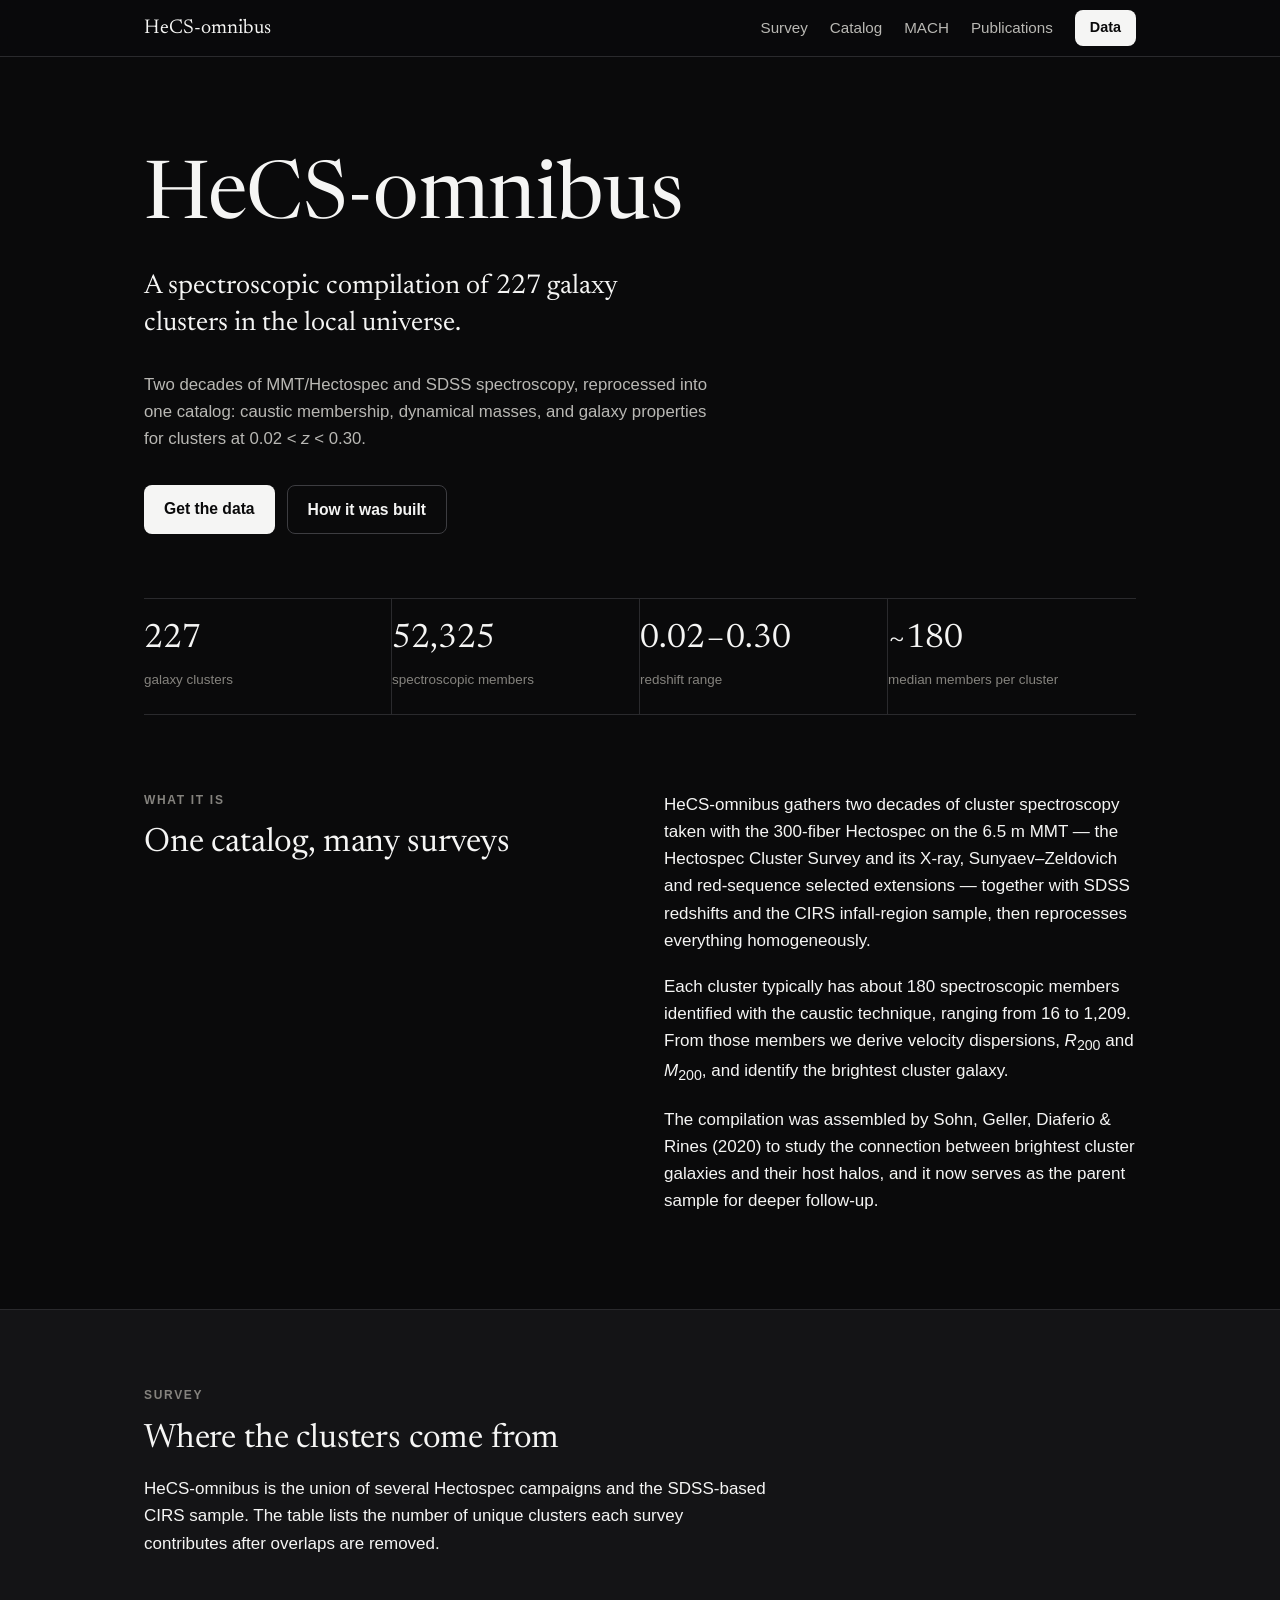
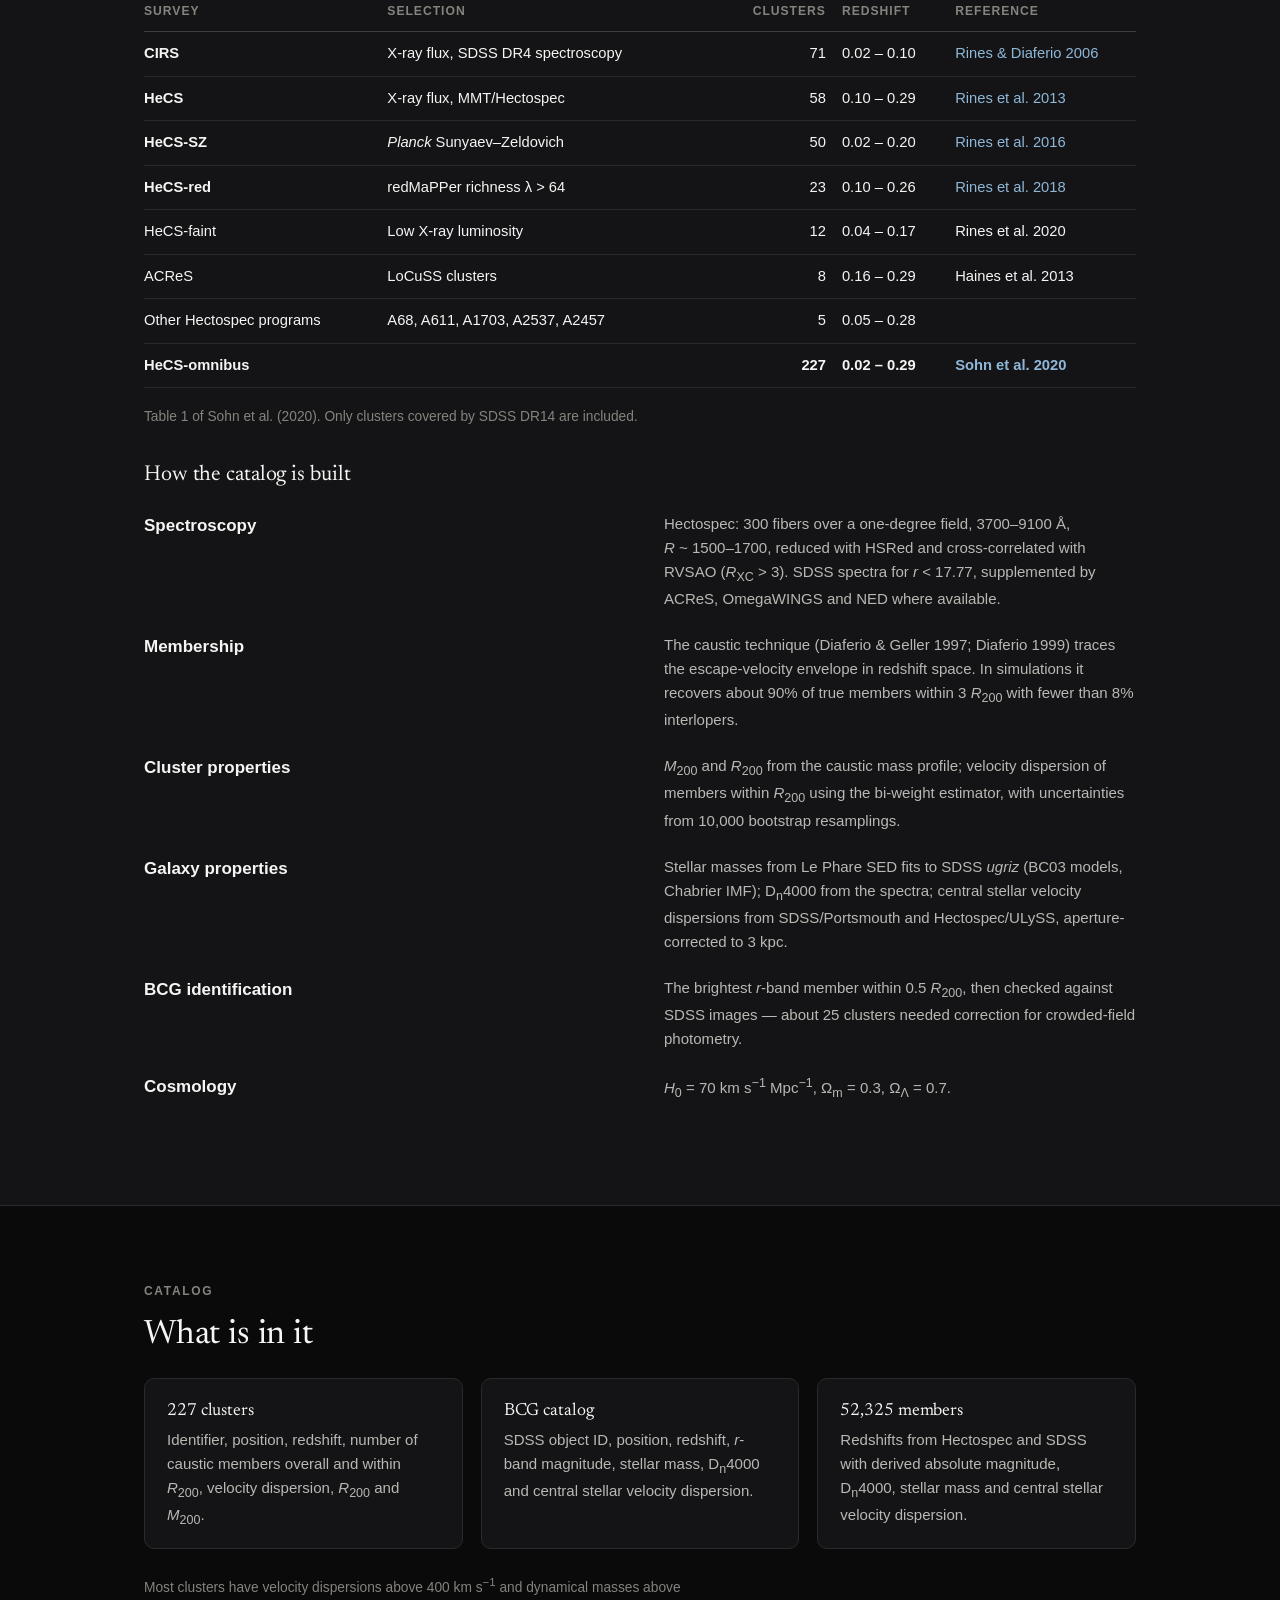
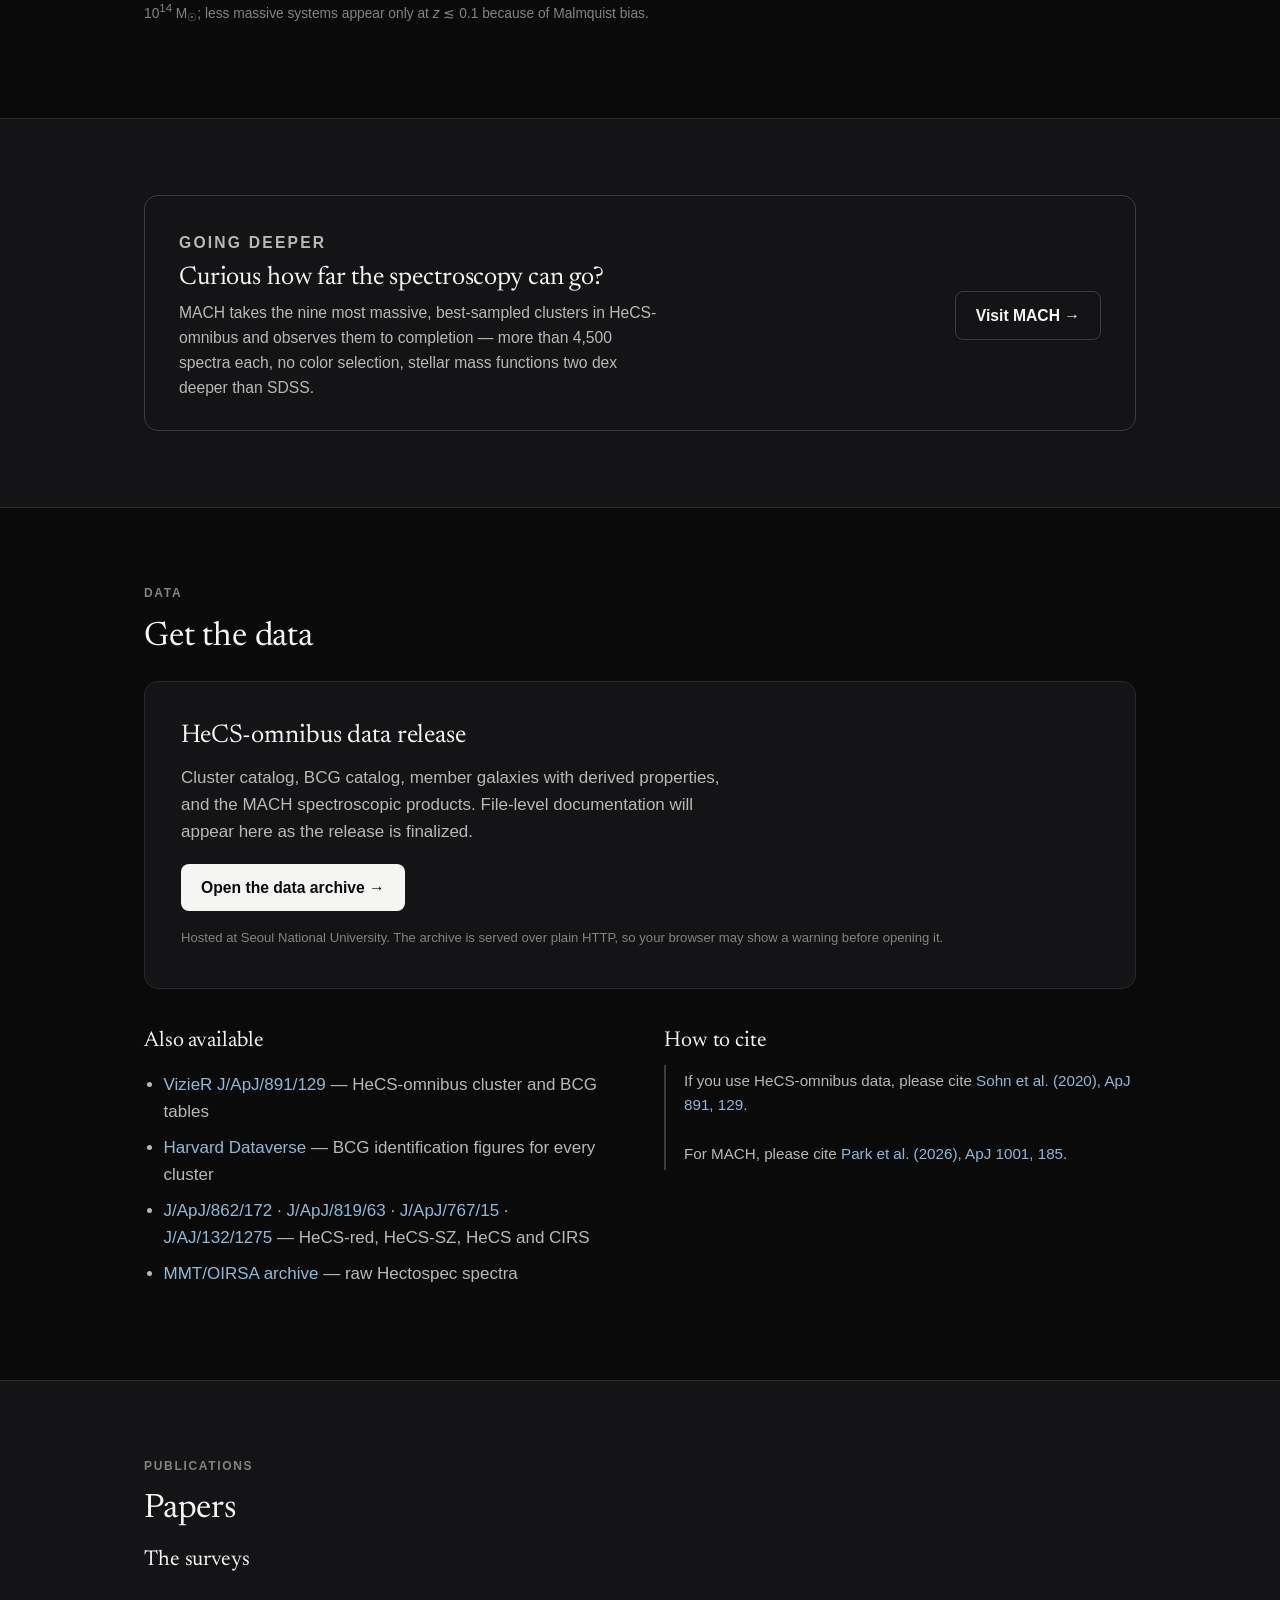
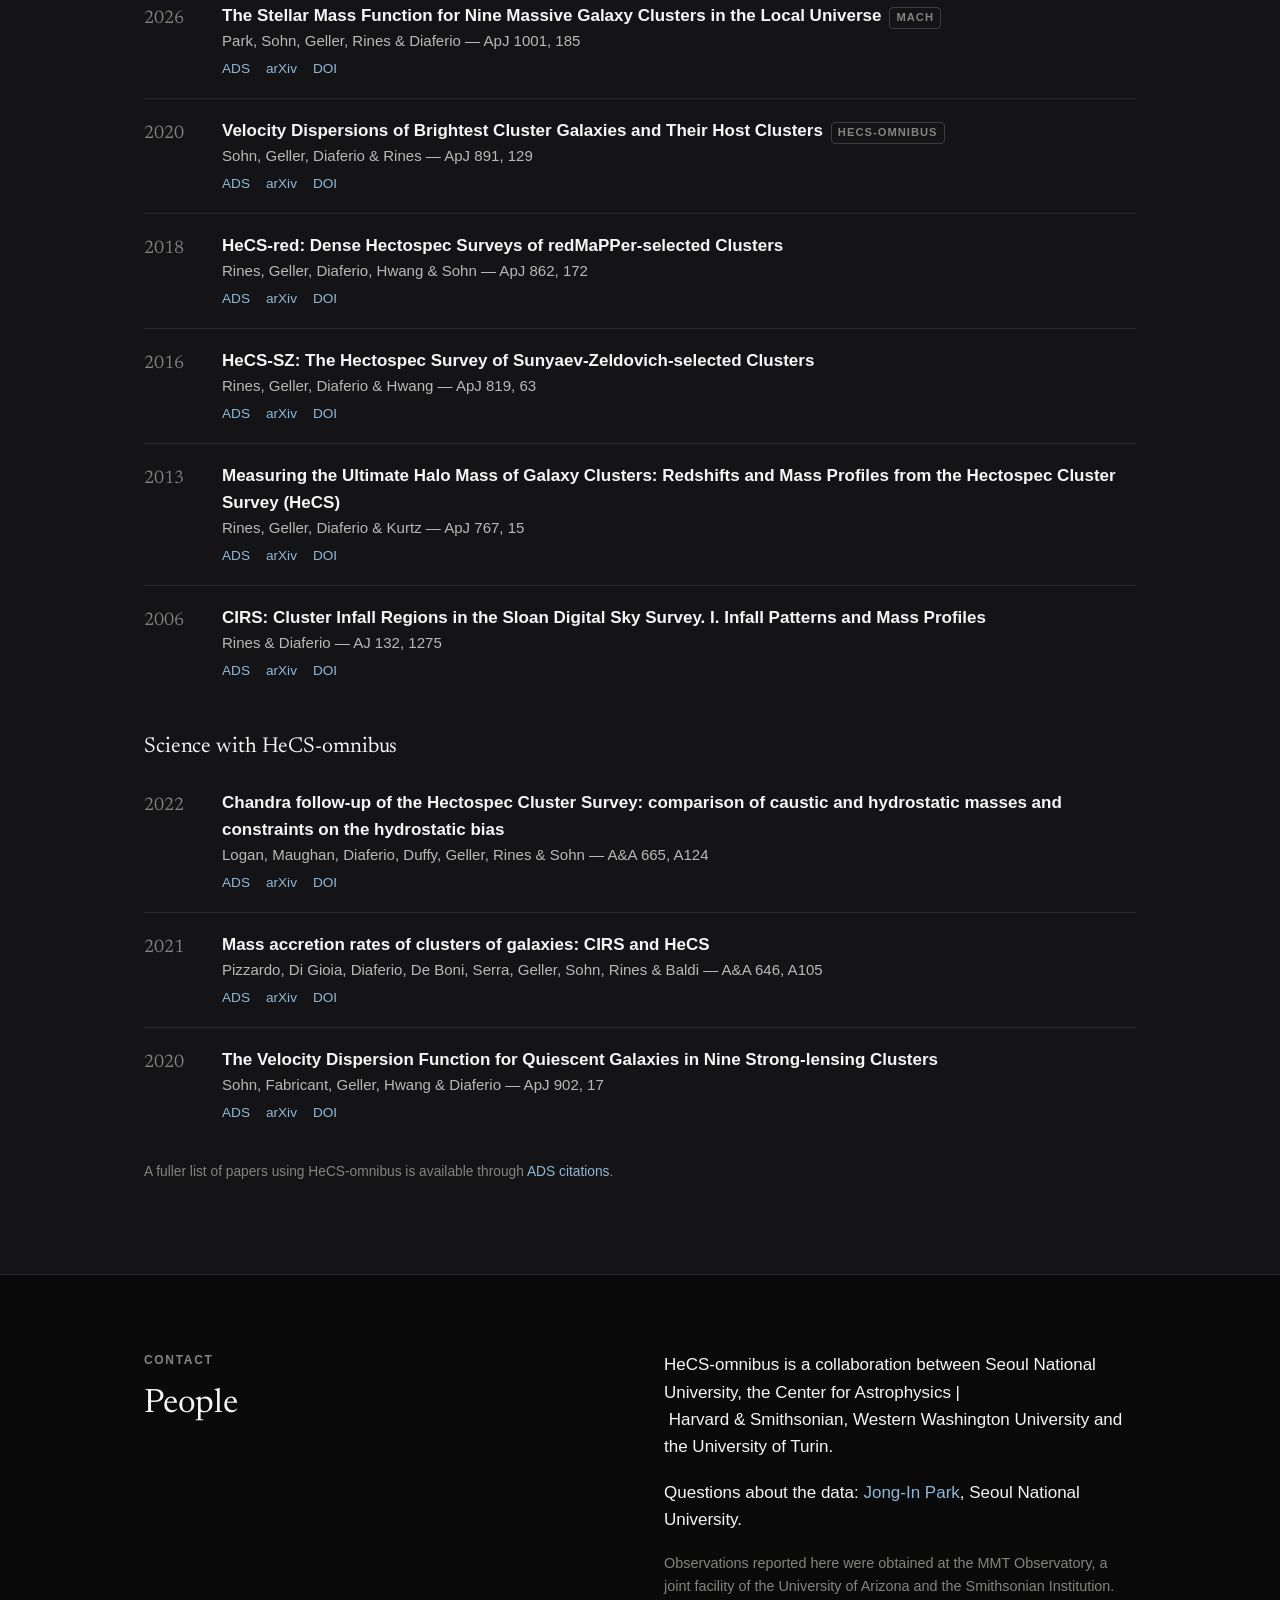
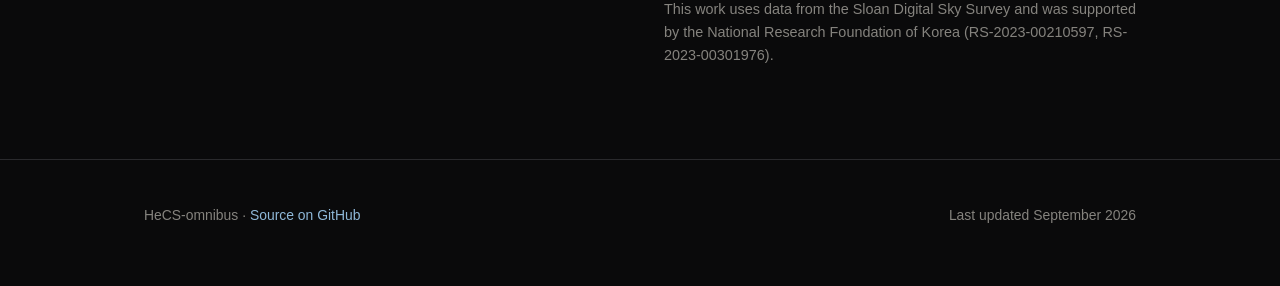
==== commit 9ef048b2: "Trim the BCG count from the home stats and drop the quiescent-fraction figure Co-Authored-By: Claude" ====
--- a/webpage/index.html
+++ b/webpage/index.html
@@ -43,7 +43,6 @@
     <div><b class="num">52,325</b><span>spectroscopic members</span></div>
     <div><b class="num">0.02&#8202;–&#8202;0.30</b><span>redshift range</span></div>
     <div><b class="num">~180</b><span>median members per cluster</span></div>
-    <div><b class="num">220</b><span>brightest cluster galaxies</span></div>
   </div>
 </div>
 
@@ -112,7 +111,7 @@
         <p>Identifier, position, redshift, number of caustic members overall and within <em>R</em><sub>200</sub>, velocity dispersion, <em>R</em><sub>200</sub> and <em>M</em><sub>200</sub>.</p>
       </div>
       <div class="card">
-        <h4>220 BCGs</h4>
+        <h4>BCG catalog</h4>
         <p>SDSS object ID, position, redshift, <em>r</em>-band magnitude, stellar mass, D<sub>n</sub>4000 and central stellar velocity dispersion.</p>
       </div>
       <div class="card">
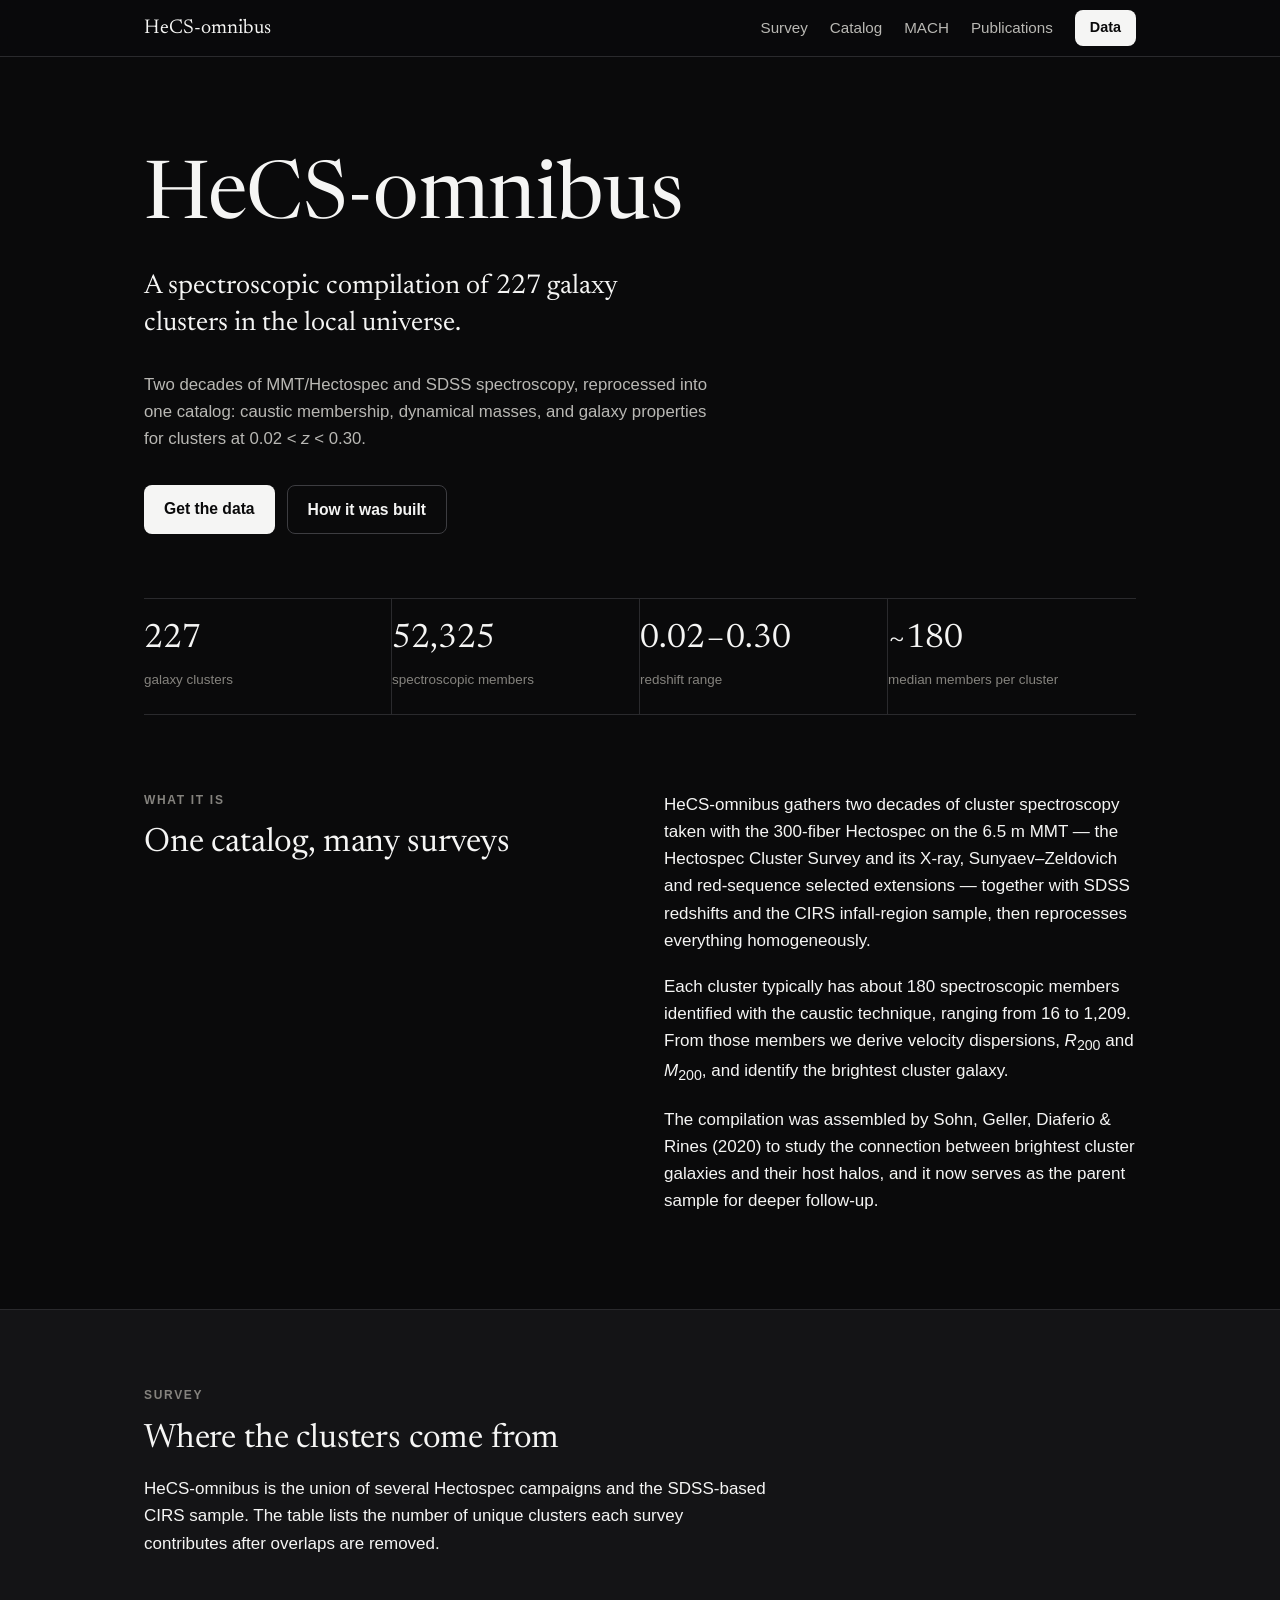
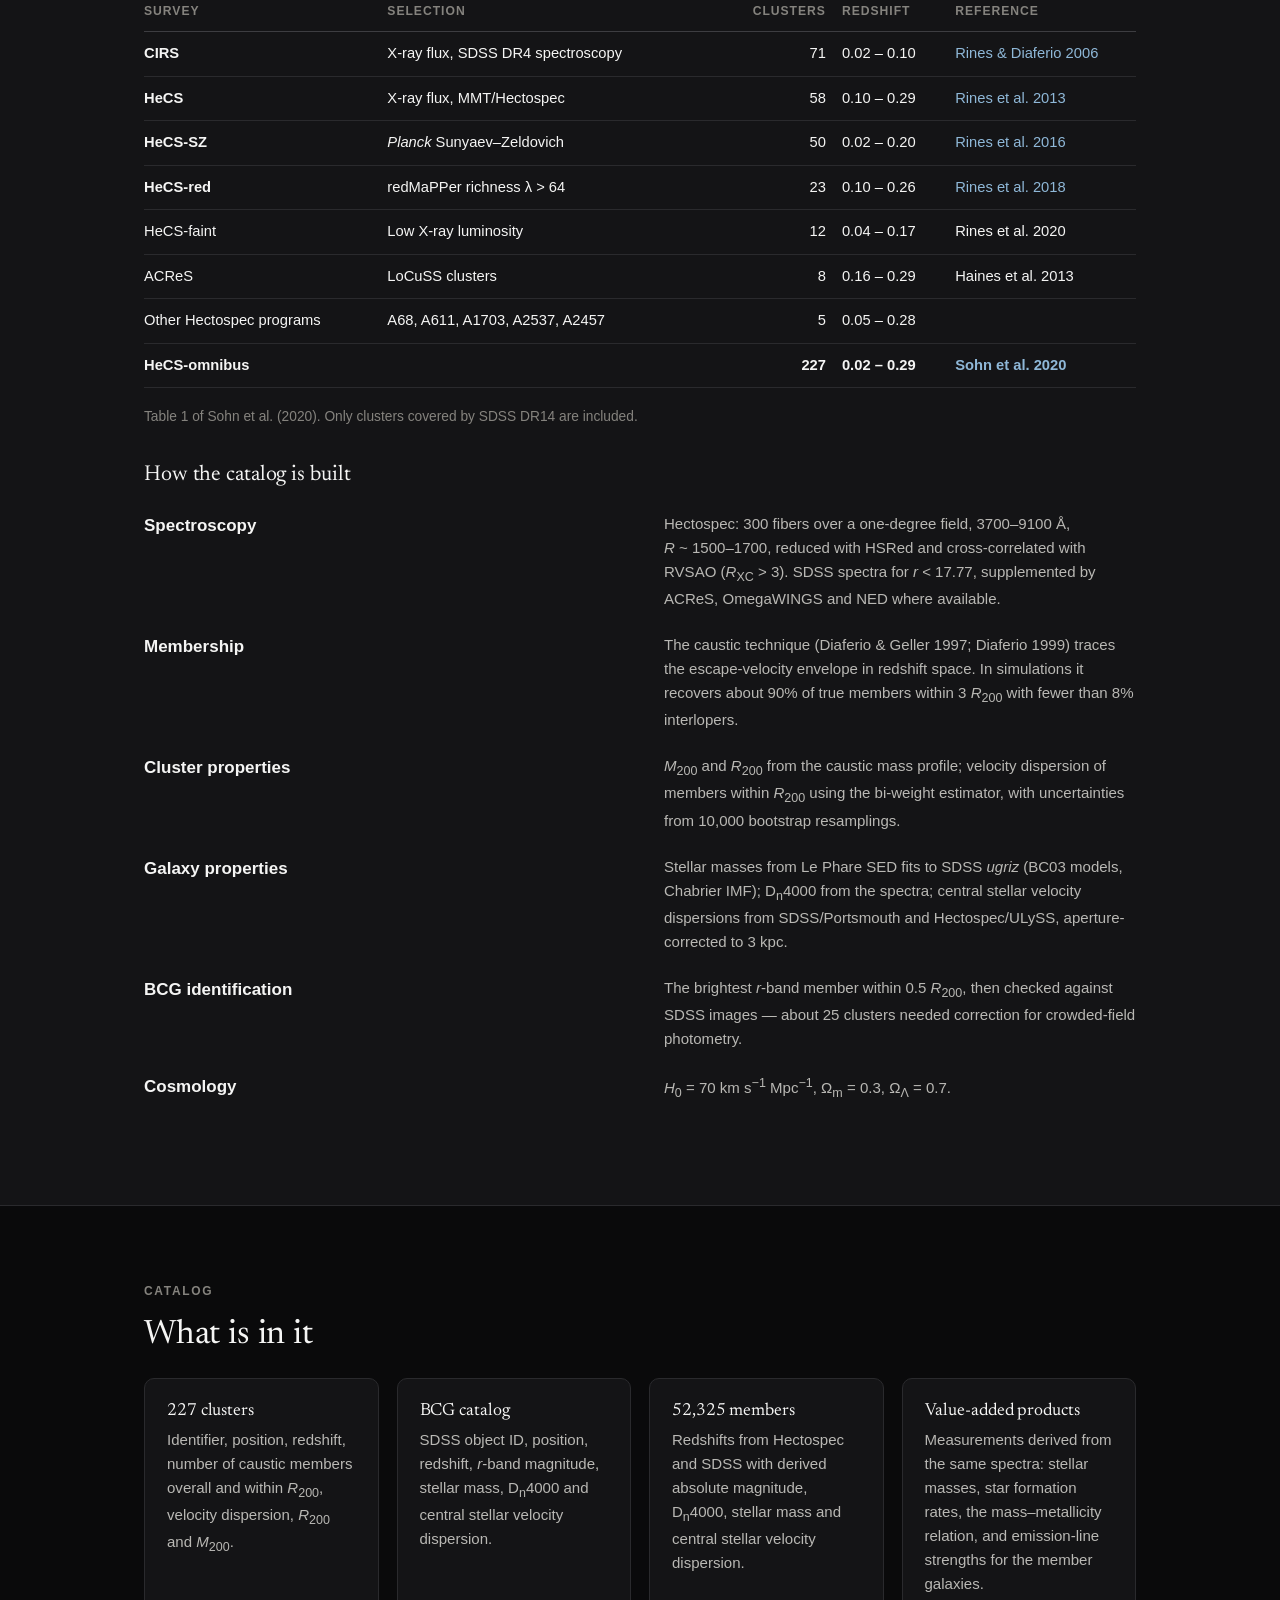
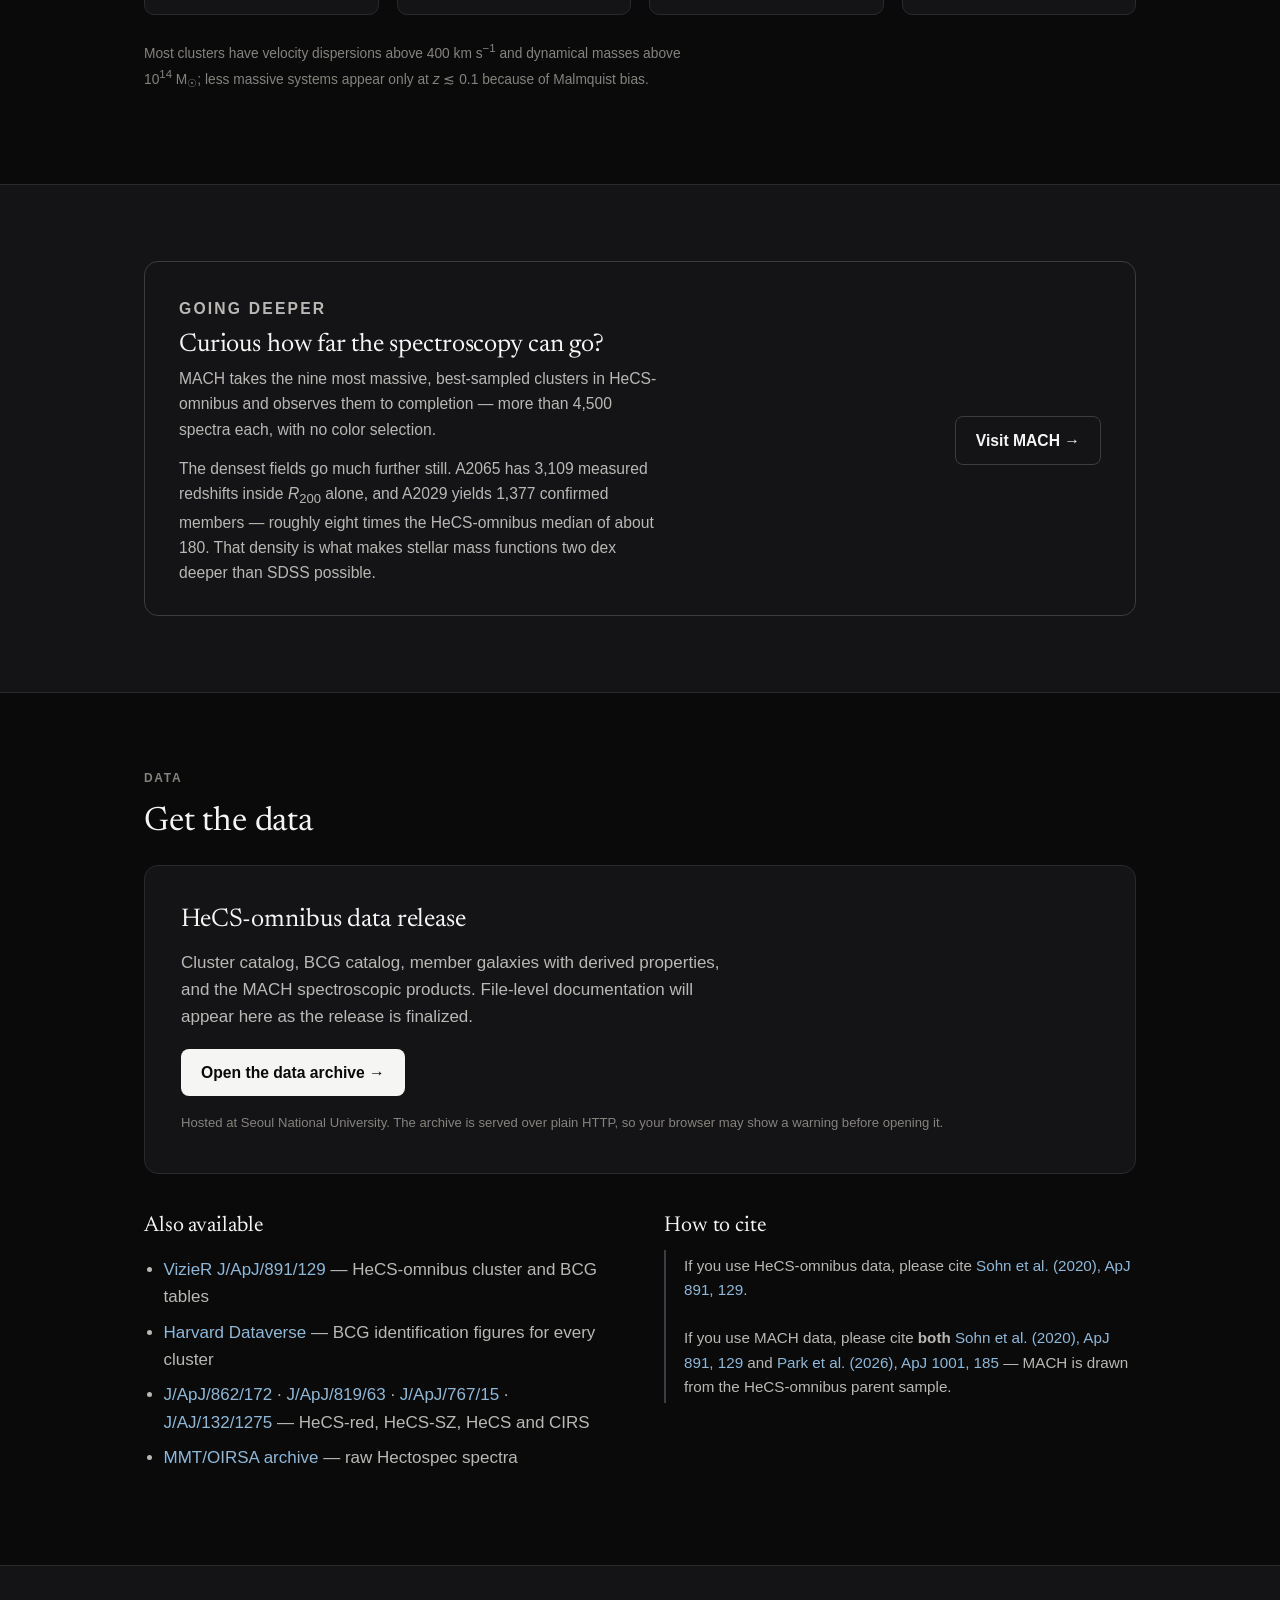
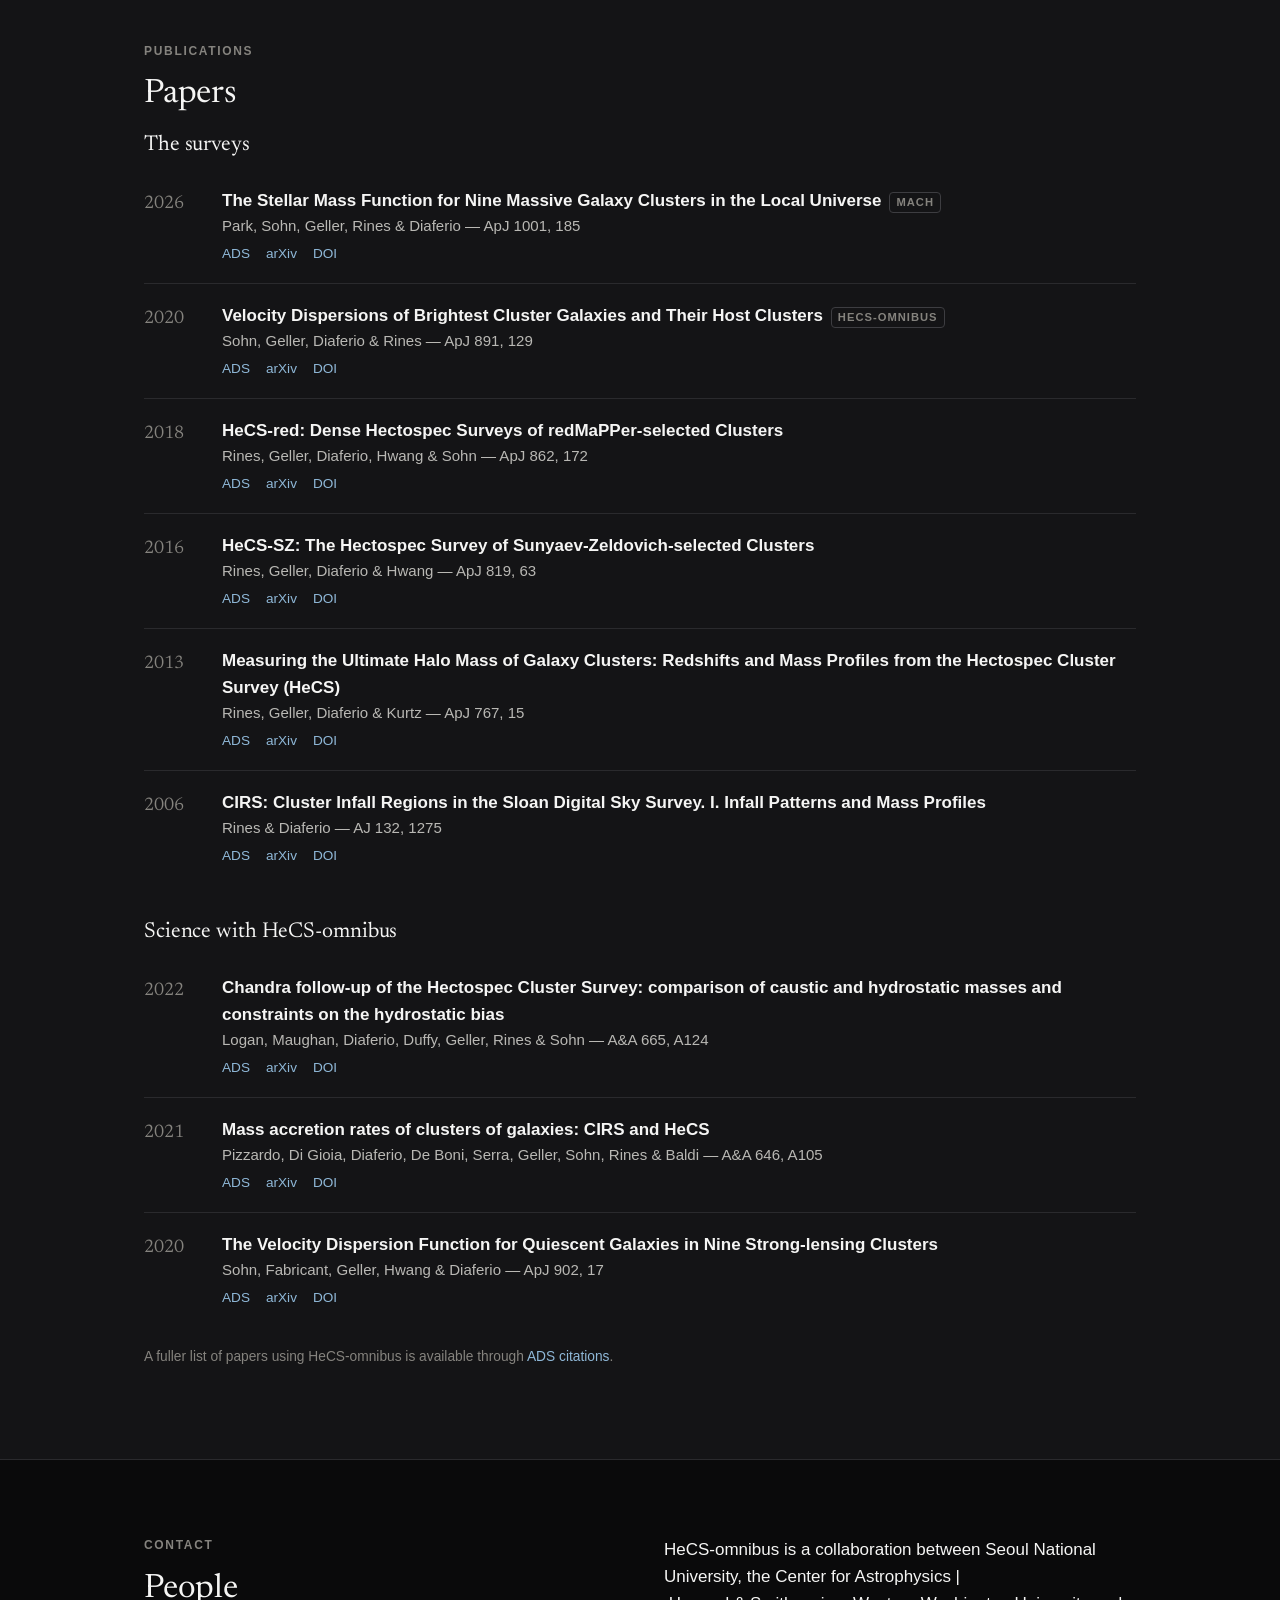
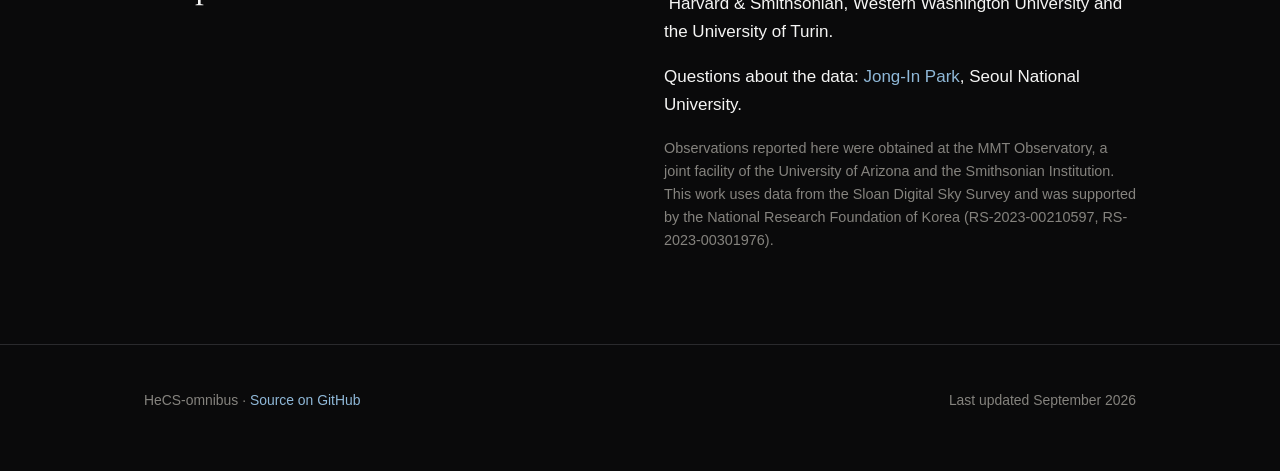
==== commit 346e6d4b: "Add value-added products card, joint MACH citation, denser MACH teaser - Catalog section gains a fou" ====
--- a/webpage/index.html
+++ b/webpage/index.html
@@ -118,6 +118,10 @@
         <h4>52,325 members</h4>
         <p>Redshifts from Hectospec and SDSS with derived absolute magnitude, D<sub>n</sub>4000, stellar mass and central stellar velocity dispersion.</p>
       </div>
+      <div class="card">
+        <h4>Value-added products</h4>
+        <p>Measurements derived from the same spectra: stellar masses, star formation rates, the mass–metallicity relation, and emission-line strengths for the member galaxies.</p>
+      </div>
     </div>
     <p class="prose caption" style="margin-top:1.4rem">Most clusters have velocity dispersions above 400&nbsp;km&nbsp;s<sup>−1</sup> and dynamical masses above 10<sup>14</sup>&nbsp;M<sub>☉</sub>; less massive systems appear only at <em>z</em>&nbsp;≲&nbsp;0.1 because of Malmquist bias.</p>
   </div>
@@ -129,7 +133,8 @@
       <div>
         <p class="eyebrow" style="margin-bottom:0.6rem">Going deeper</p>
         <h3>Curious how far the spectroscopy can go?</h3>
-        <p>MACH takes the nine most massive, best-sampled clusters in HeCS-omnibus and observes them to completion — more than 4,500 spectra each, no color selection, stellar mass functions two dex deeper than SDSS.</p>
+        <p>MACH takes the nine most massive, best-sampled clusters in HeCS-omnibus and observes them to completion — more than 4,500 spectra each, with no color selection.</p>
+        <p style="margin-top:0.9em">The densest fields go much further still. A2065 has 3,109 measured redshifts inside <em>R</em><sub>200</sub> alone, and A2029 yields 1,377 confirmed members — roughly eight times the HeCS-omnibus median of about 180. That density is what makes stellar mass functions two dex deeper than SDSS possible.</p>
       </div>
       <div><a class="btn secondary" href="mach/">Visit MACH →</a></div>
     </div>
@@ -161,7 +166,7 @@
         <h3 style="margin-top:0">How to cite</h3>
         <div class="cite" style="margin-top:0">
           If you use HeCS-omnibus data, please cite <a href="https://ui.adsabs.harvard.edu/abs/2020ApJ...891..129S">Sohn et al. (2020), ApJ 891, 129</a>.<br><br>
-          For MACH, please cite <a href="https://ui.adsabs.harvard.edu/abs/2026ApJ..1001..185P">Park et al. (2026), ApJ 1001, 185</a>.
+          If you use MACH data, please cite <b>both</b> <a href="https://ui.adsabs.harvard.edu/abs/2020ApJ...891..129S">Sohn et al. (2020), ApJ 891, 129</a> and <a href="https://ui.adsabs.harvard.edu/abs/2026ApJ..1001..185P">Park et al. (2026), ApJ 1001, 185</a> — MACH is drawn from the HeCS-omnibus parent sample.
         </div>
       </div>
     </div>
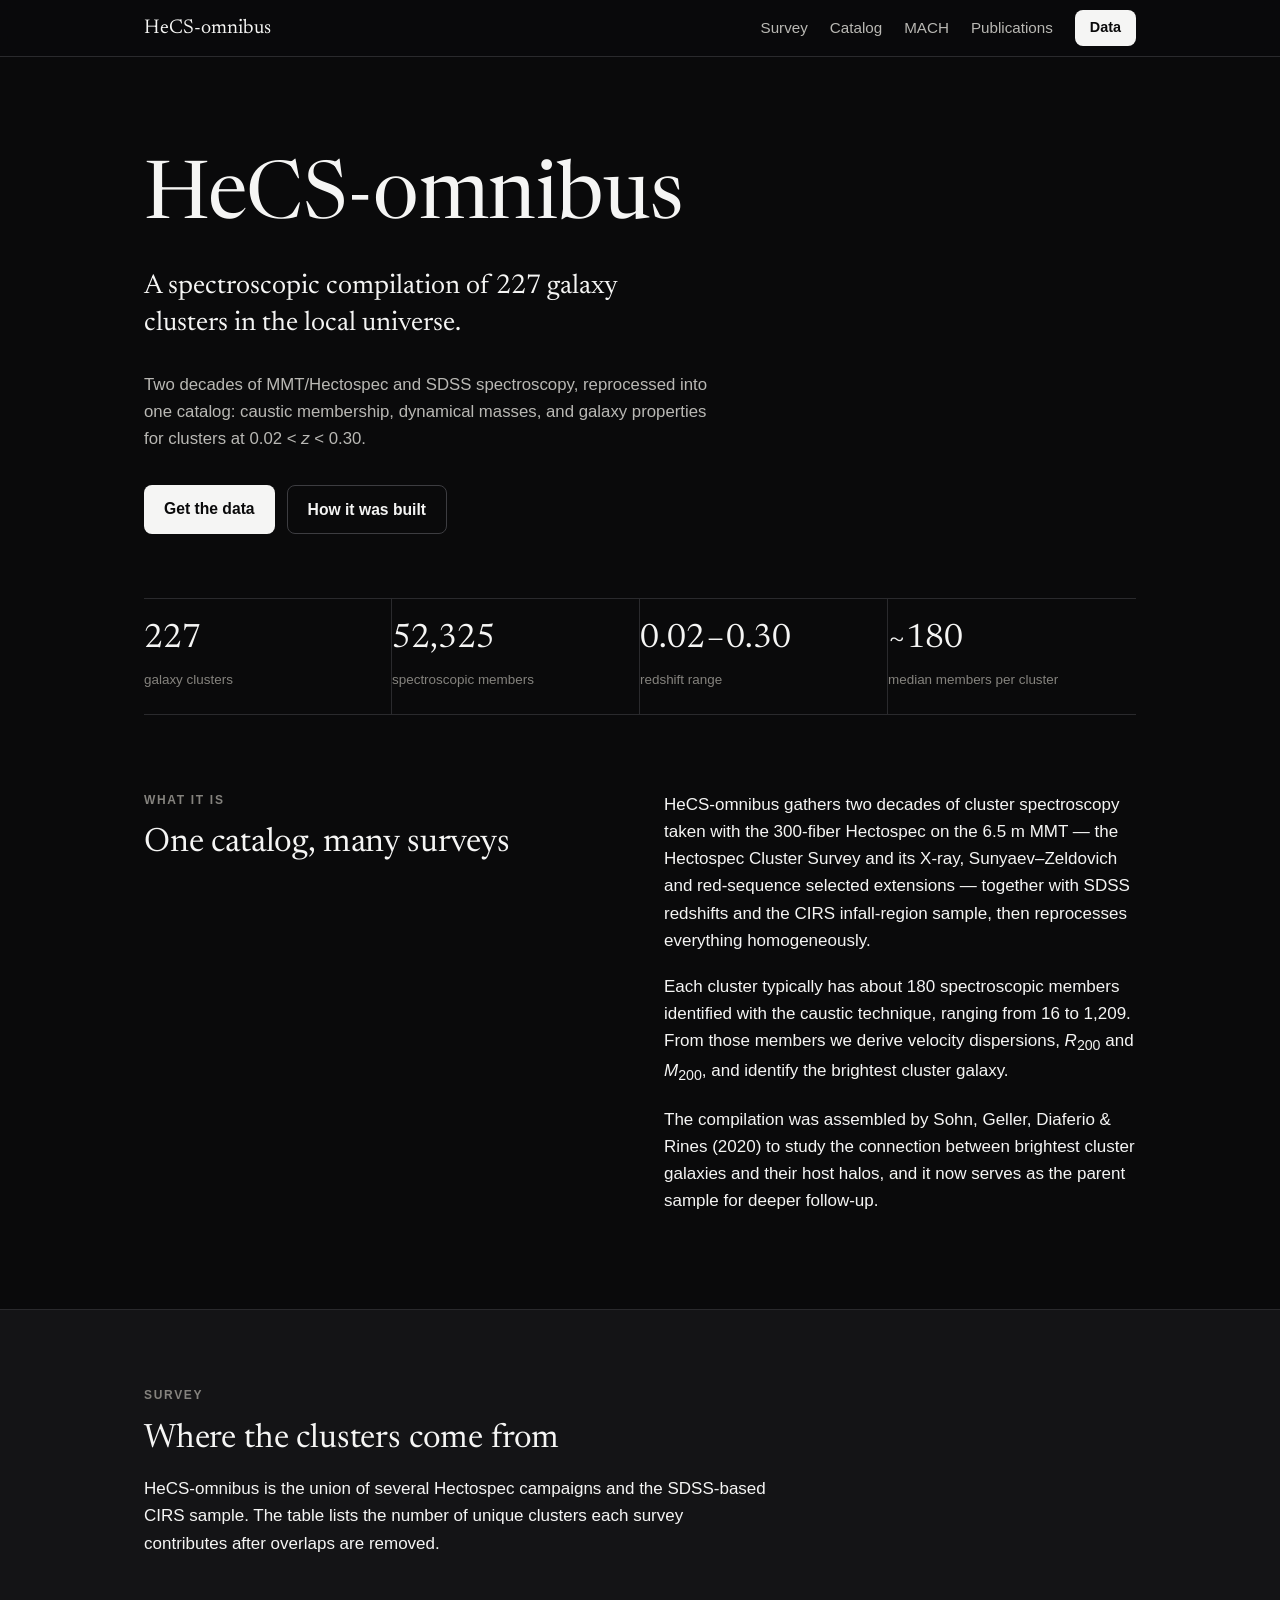
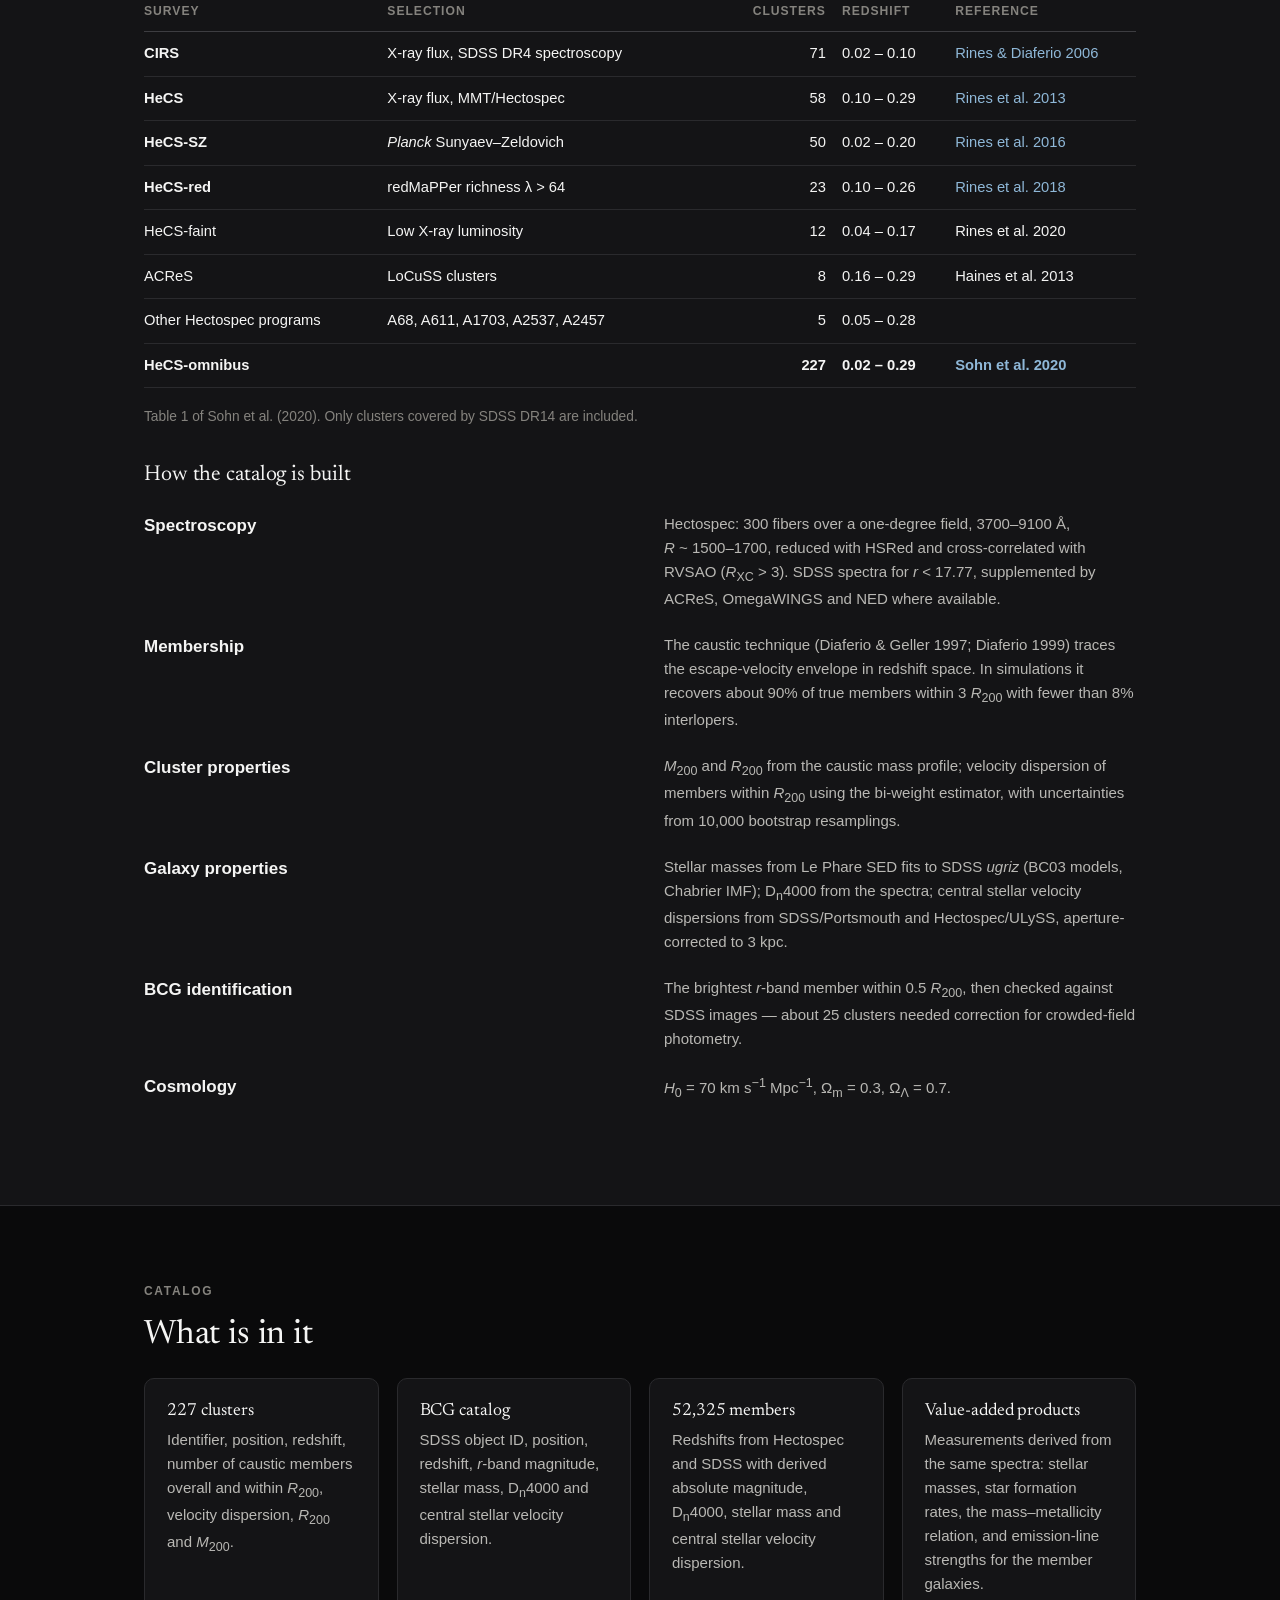
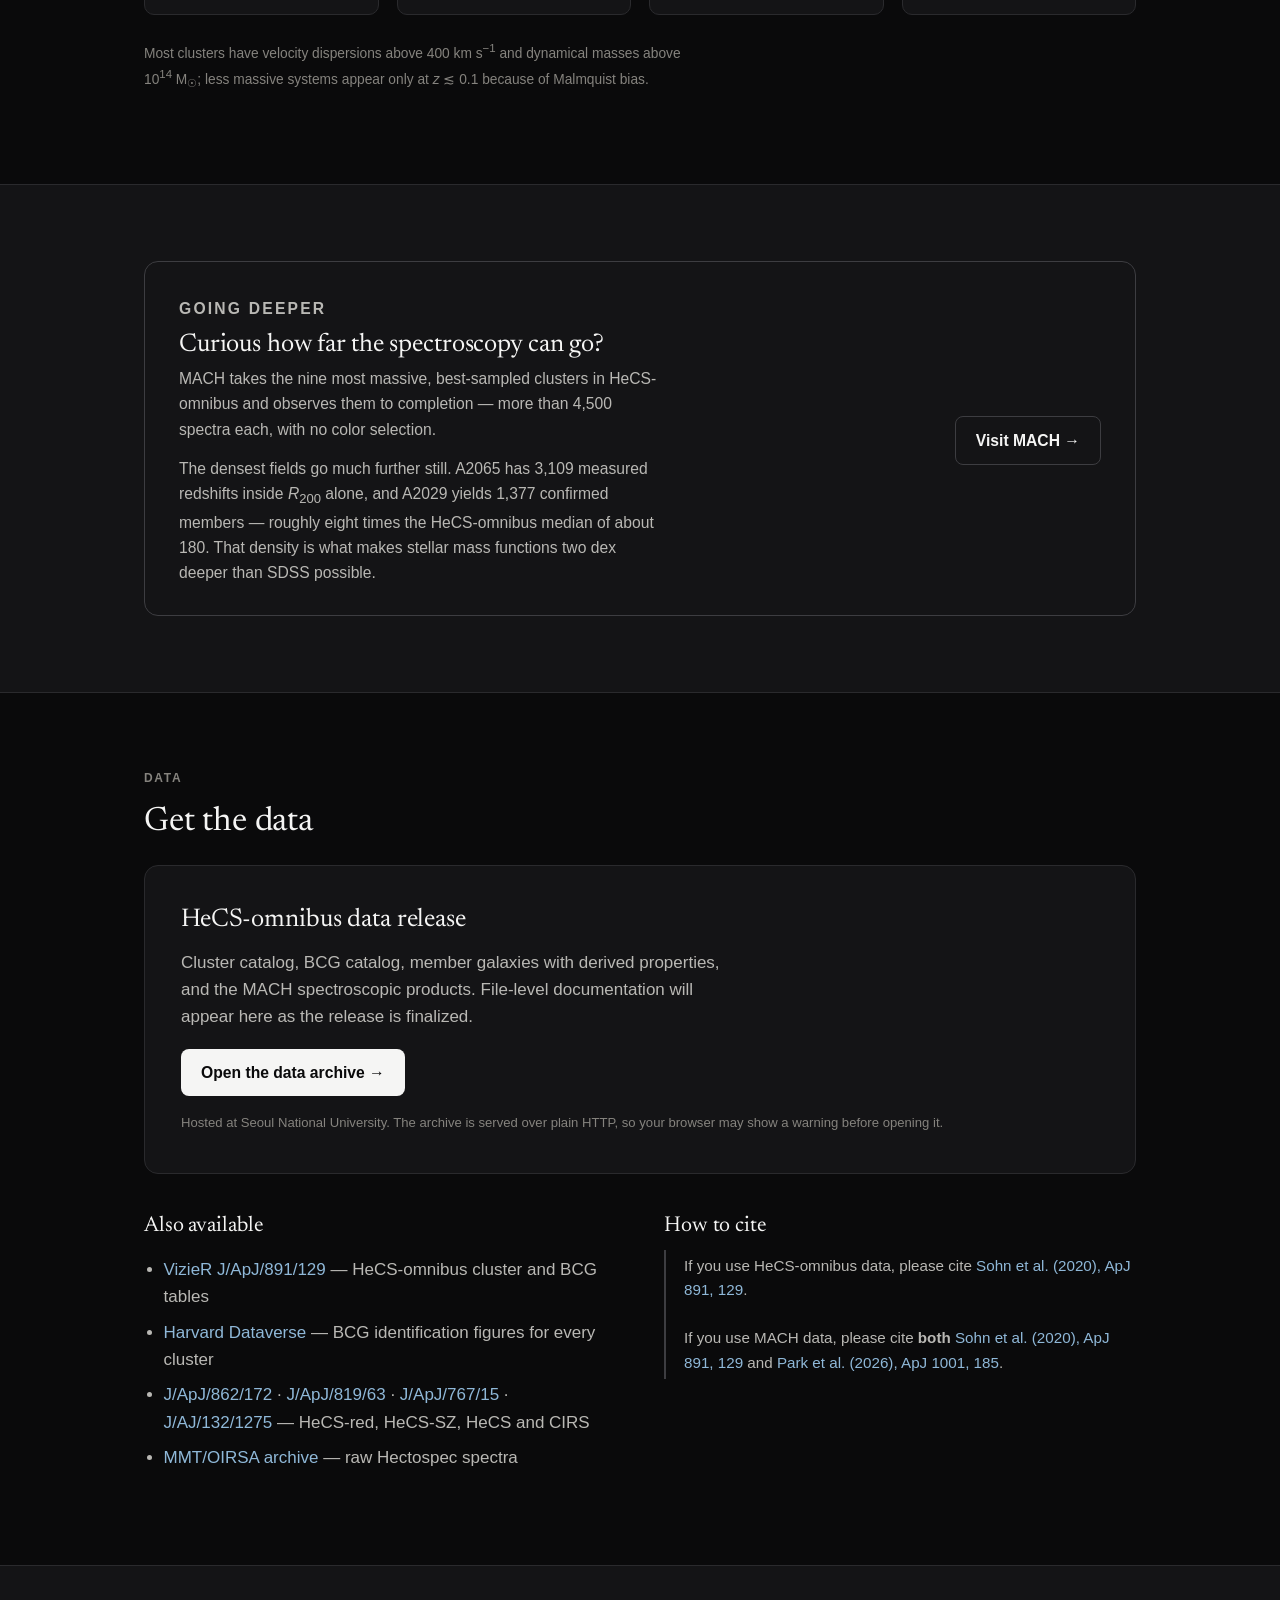
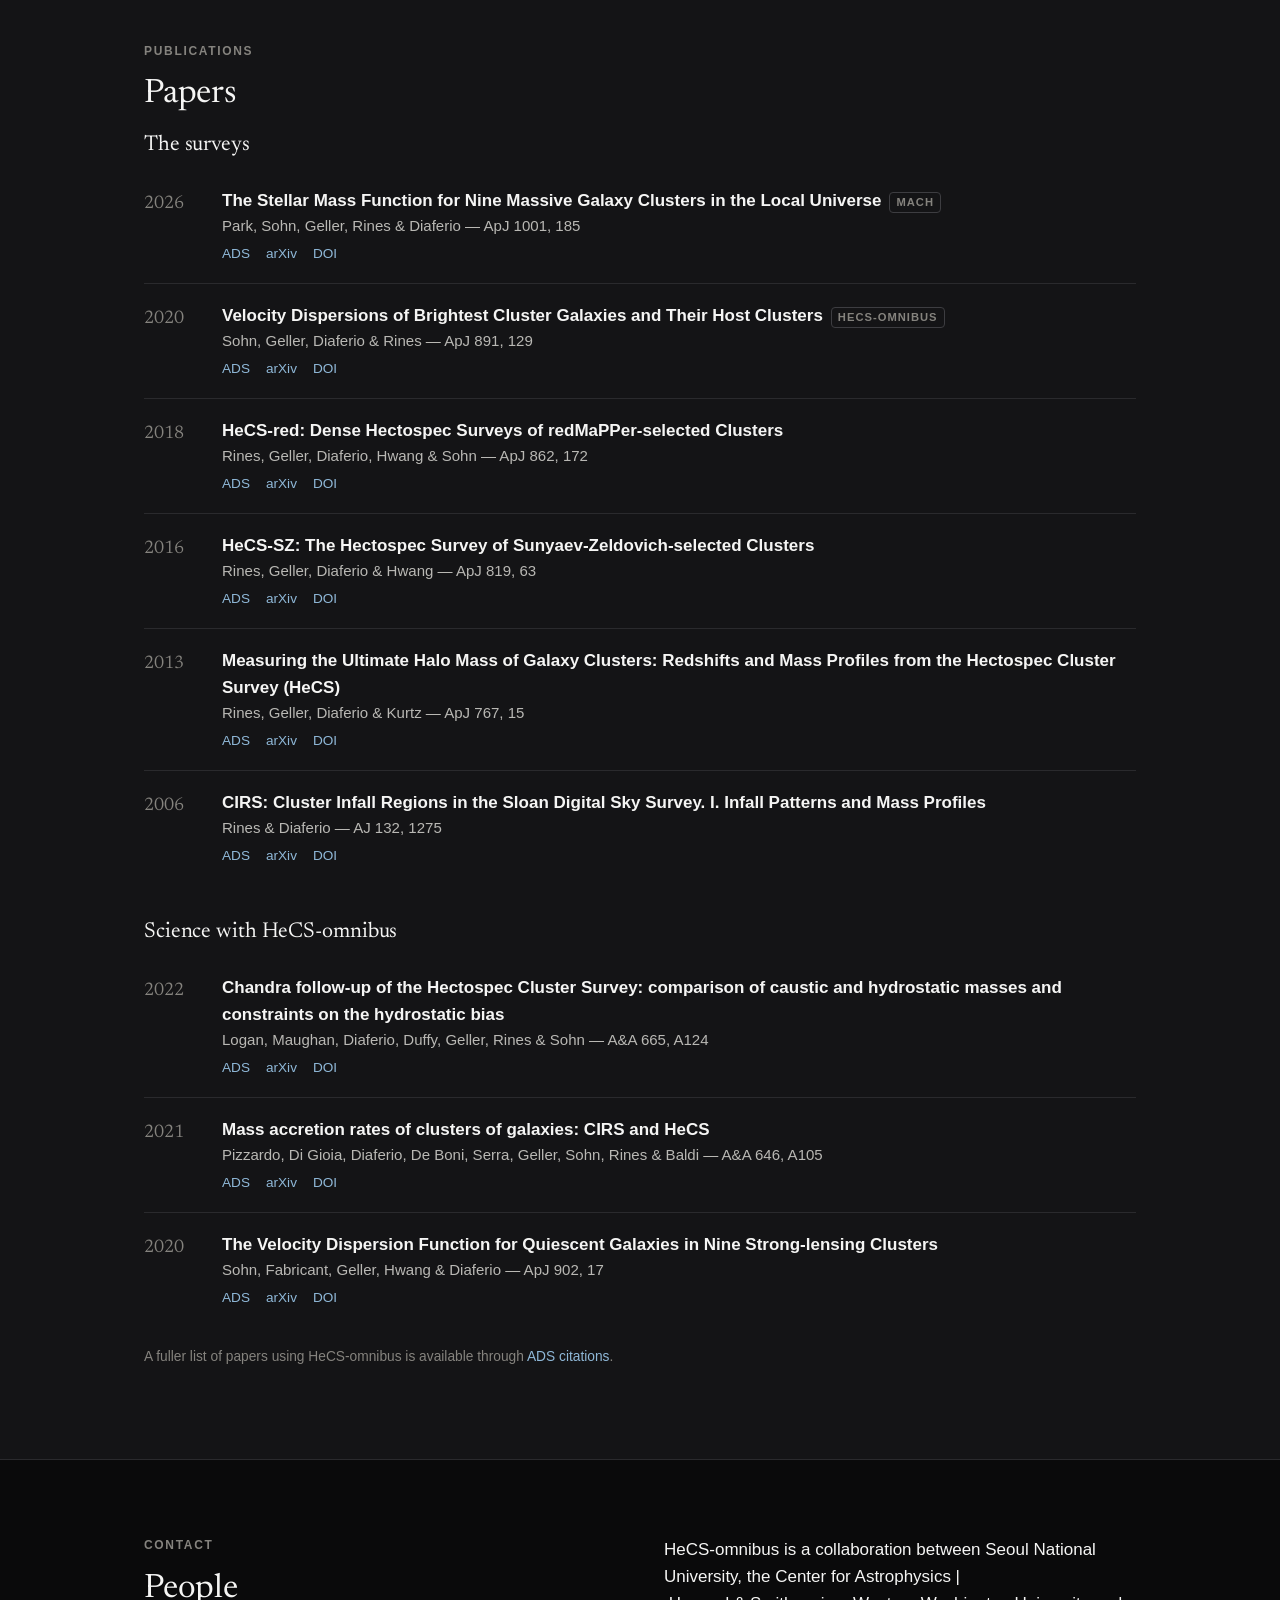
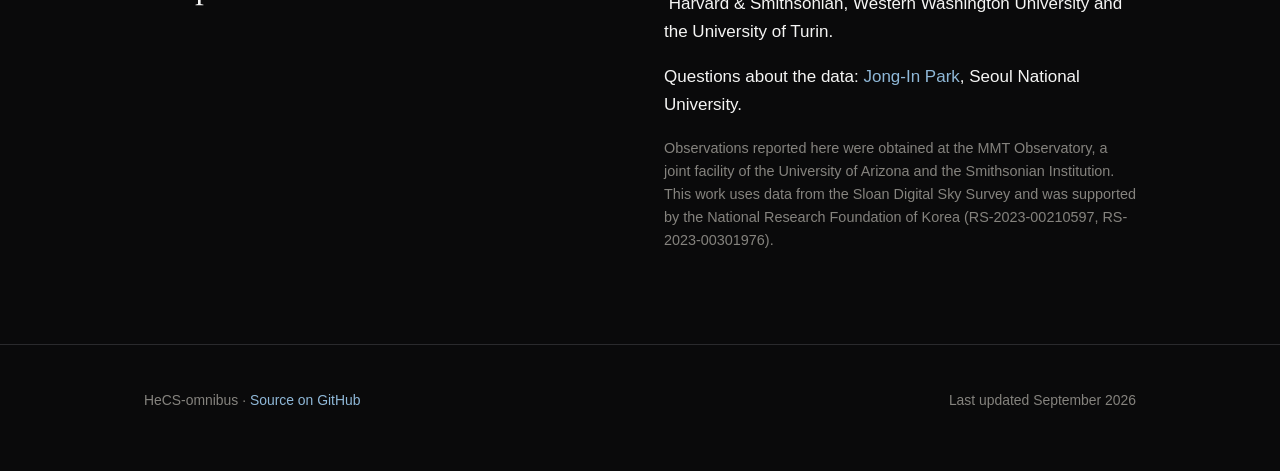
==== commit 865bb6f1: "Drop the explanatory clause from the MACH citation note Co-Authored-By: Claude Opus 5 <noreply@anthr" ====
--- a/webpage/index.html
+++ b/webpage/index.html
@@ -166,7 +166,7 @@
         <h3 style="margin-top:0">How to cite</h3>
         <div class="cite" style="margin-top:0">
           If you use HeCS-omnibus data, please cite <a href="https://ui.adsabs.harvard.edu/abs/2020ApJ...891..129S">Sohn et al. (2020), ApJ 891, 129</a>.<br><br>
-          If you use MACH data, please cite <b>both</b> <a href="https://ui.adsabs.harvard.edu/abs/2020ApJ...891..129S">Sohn et al. (2020), ApJ 891, 129</a> and <a href="https://ui.adsabs.harvard.edu/abs/2026ApJ..1001..185P">Park et al. (2026), ApJ 1001, 185</a> — MACH is drawn from the HeCS-omnibus parent sample.
+          If you use MACH data, please cite <b>both</b> <a href="https://ui.adsabs.harvard.edu/abs/2020ApJ...891..129S">Sohn et al. (2020), ApJ 891, 129</a> and <a href="https://ui.adsabs.harvard.edu/abs/2026ApJ..1001..185P">Park et al. (2026), ApJ 1001, 185</a>.
         </div>
       </div>
     </div>
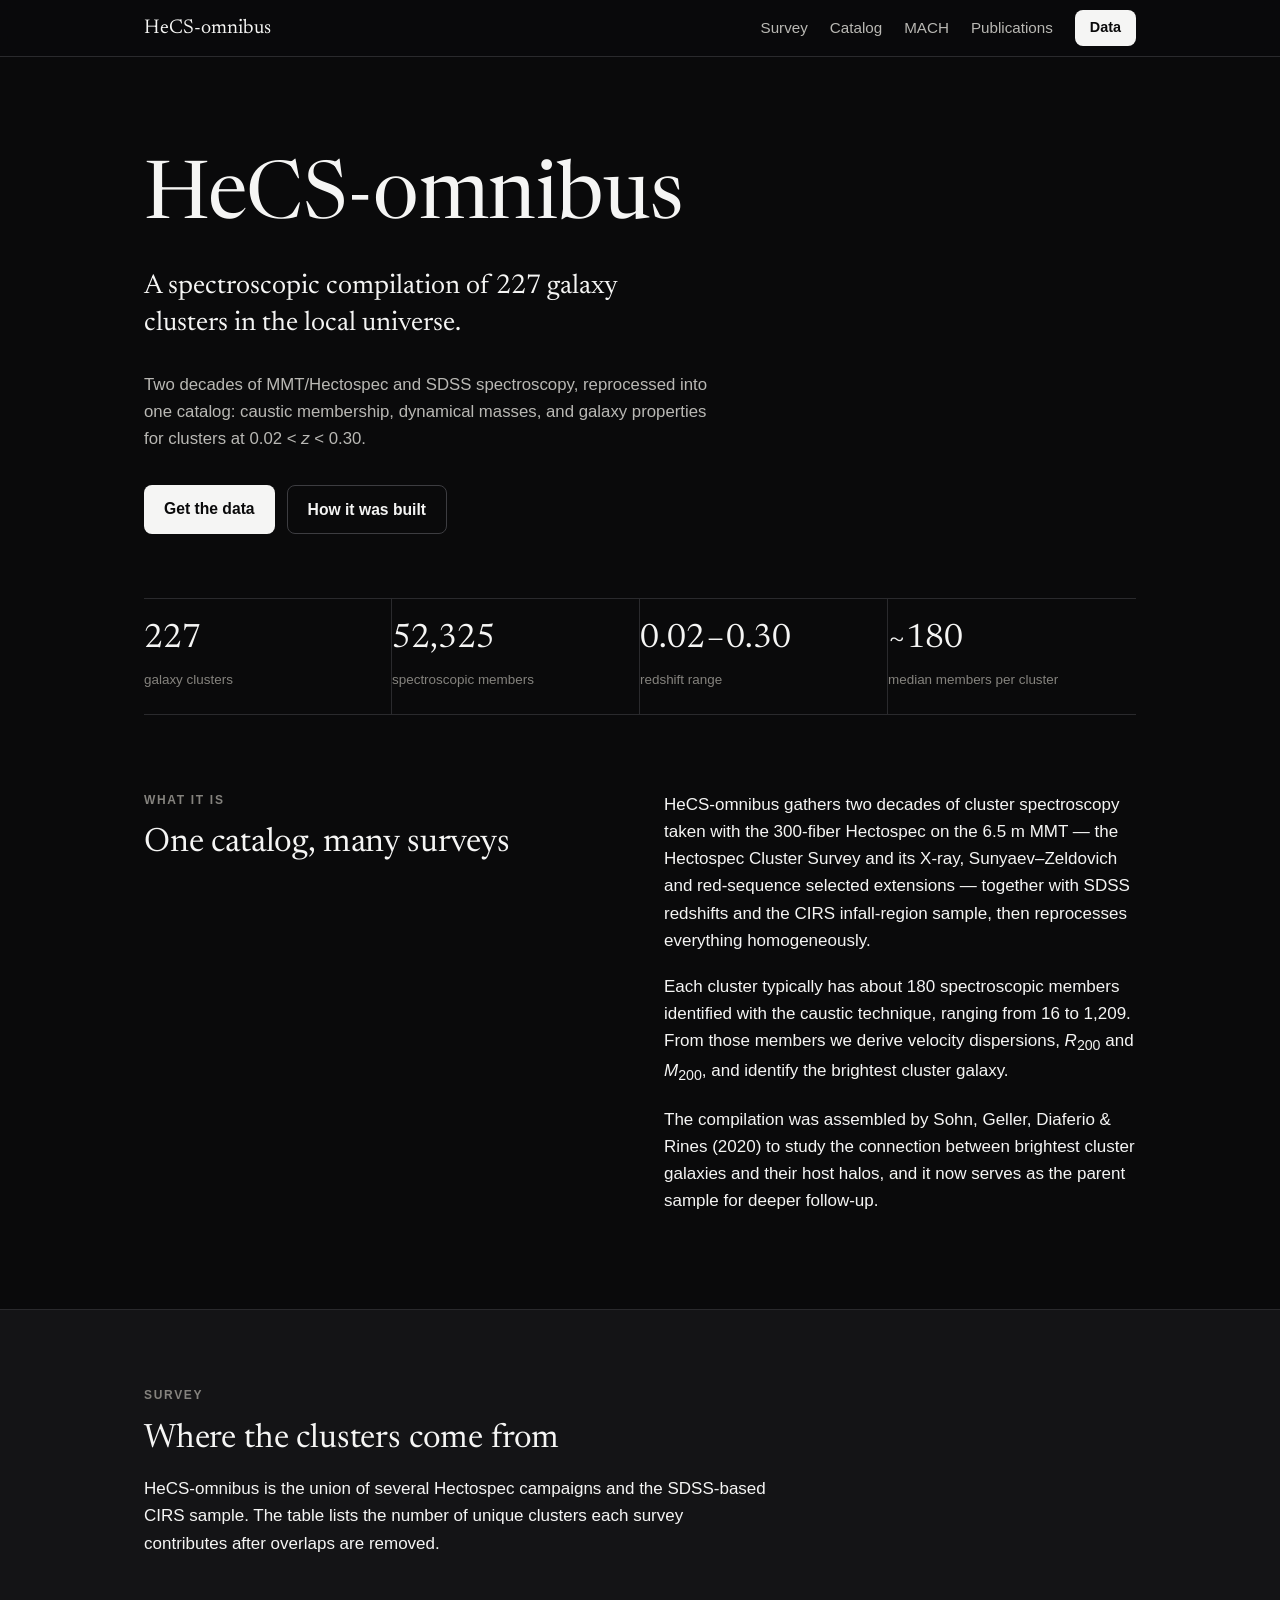
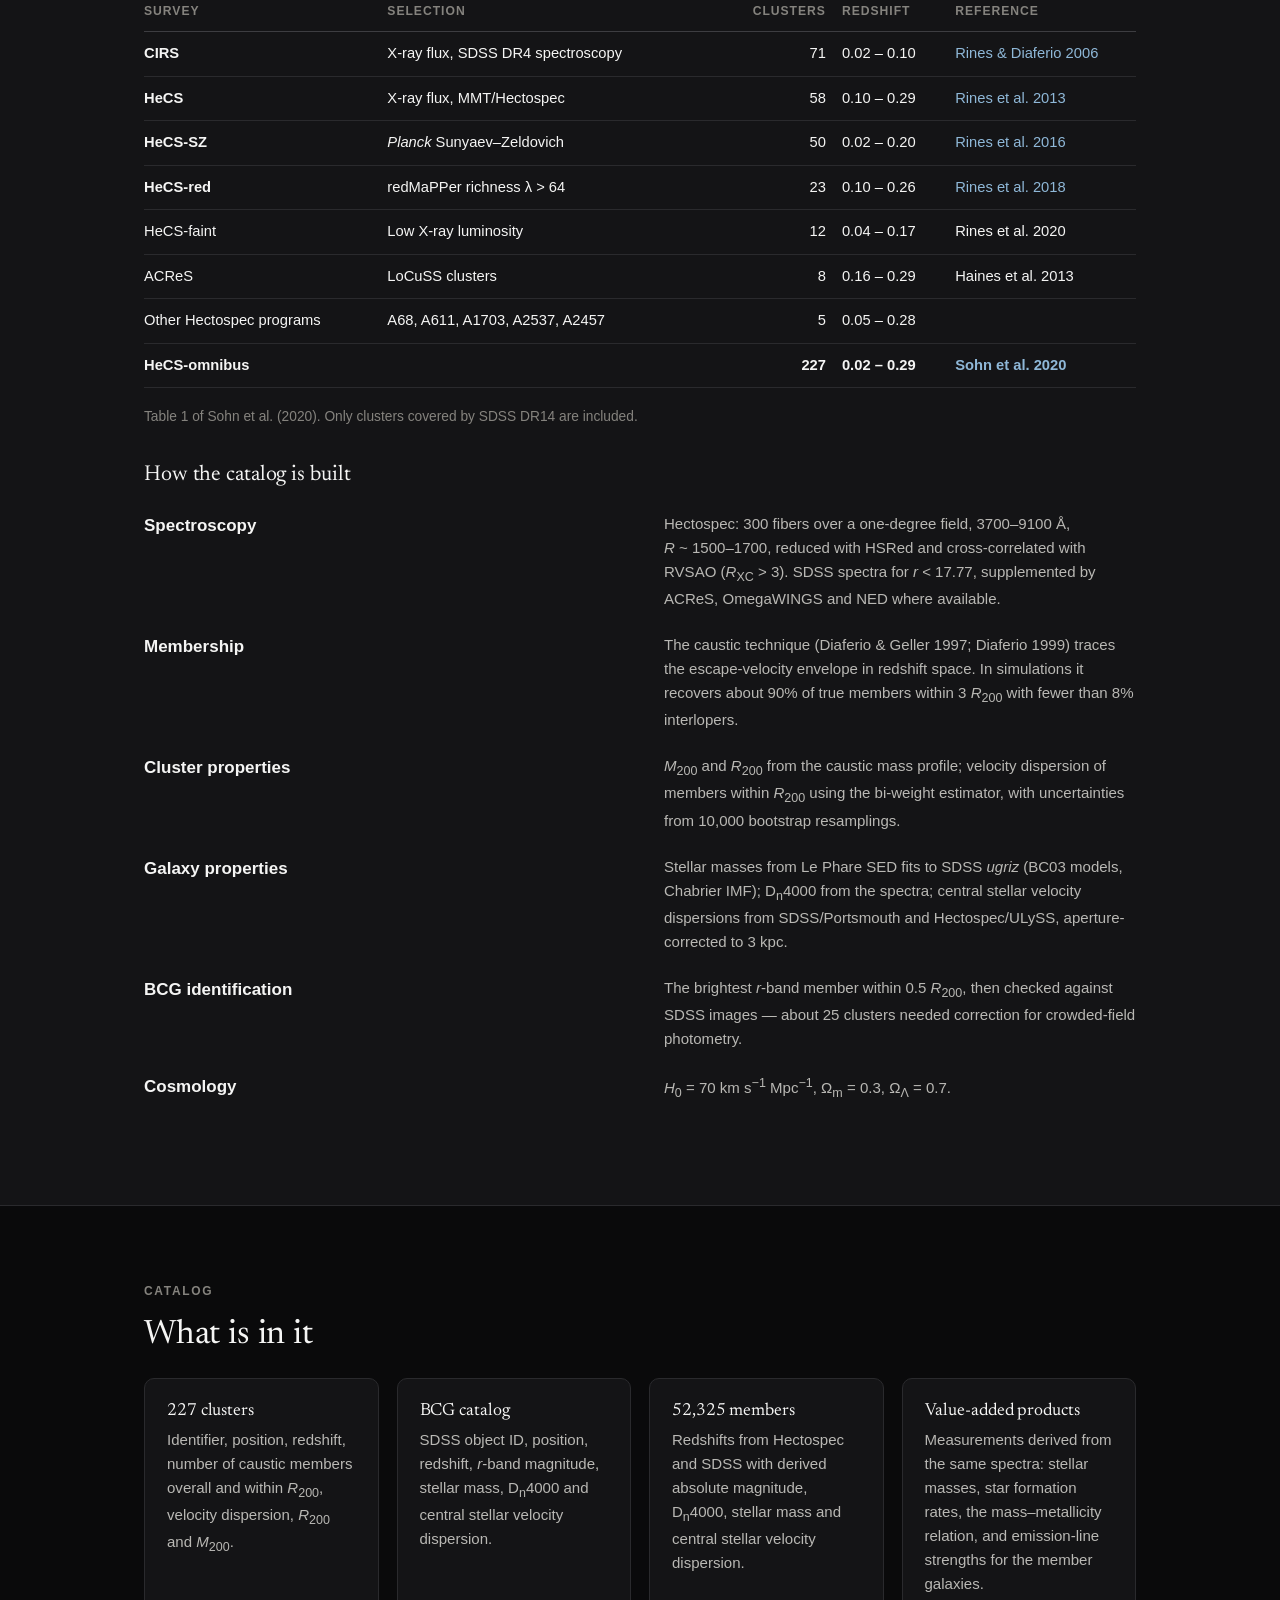
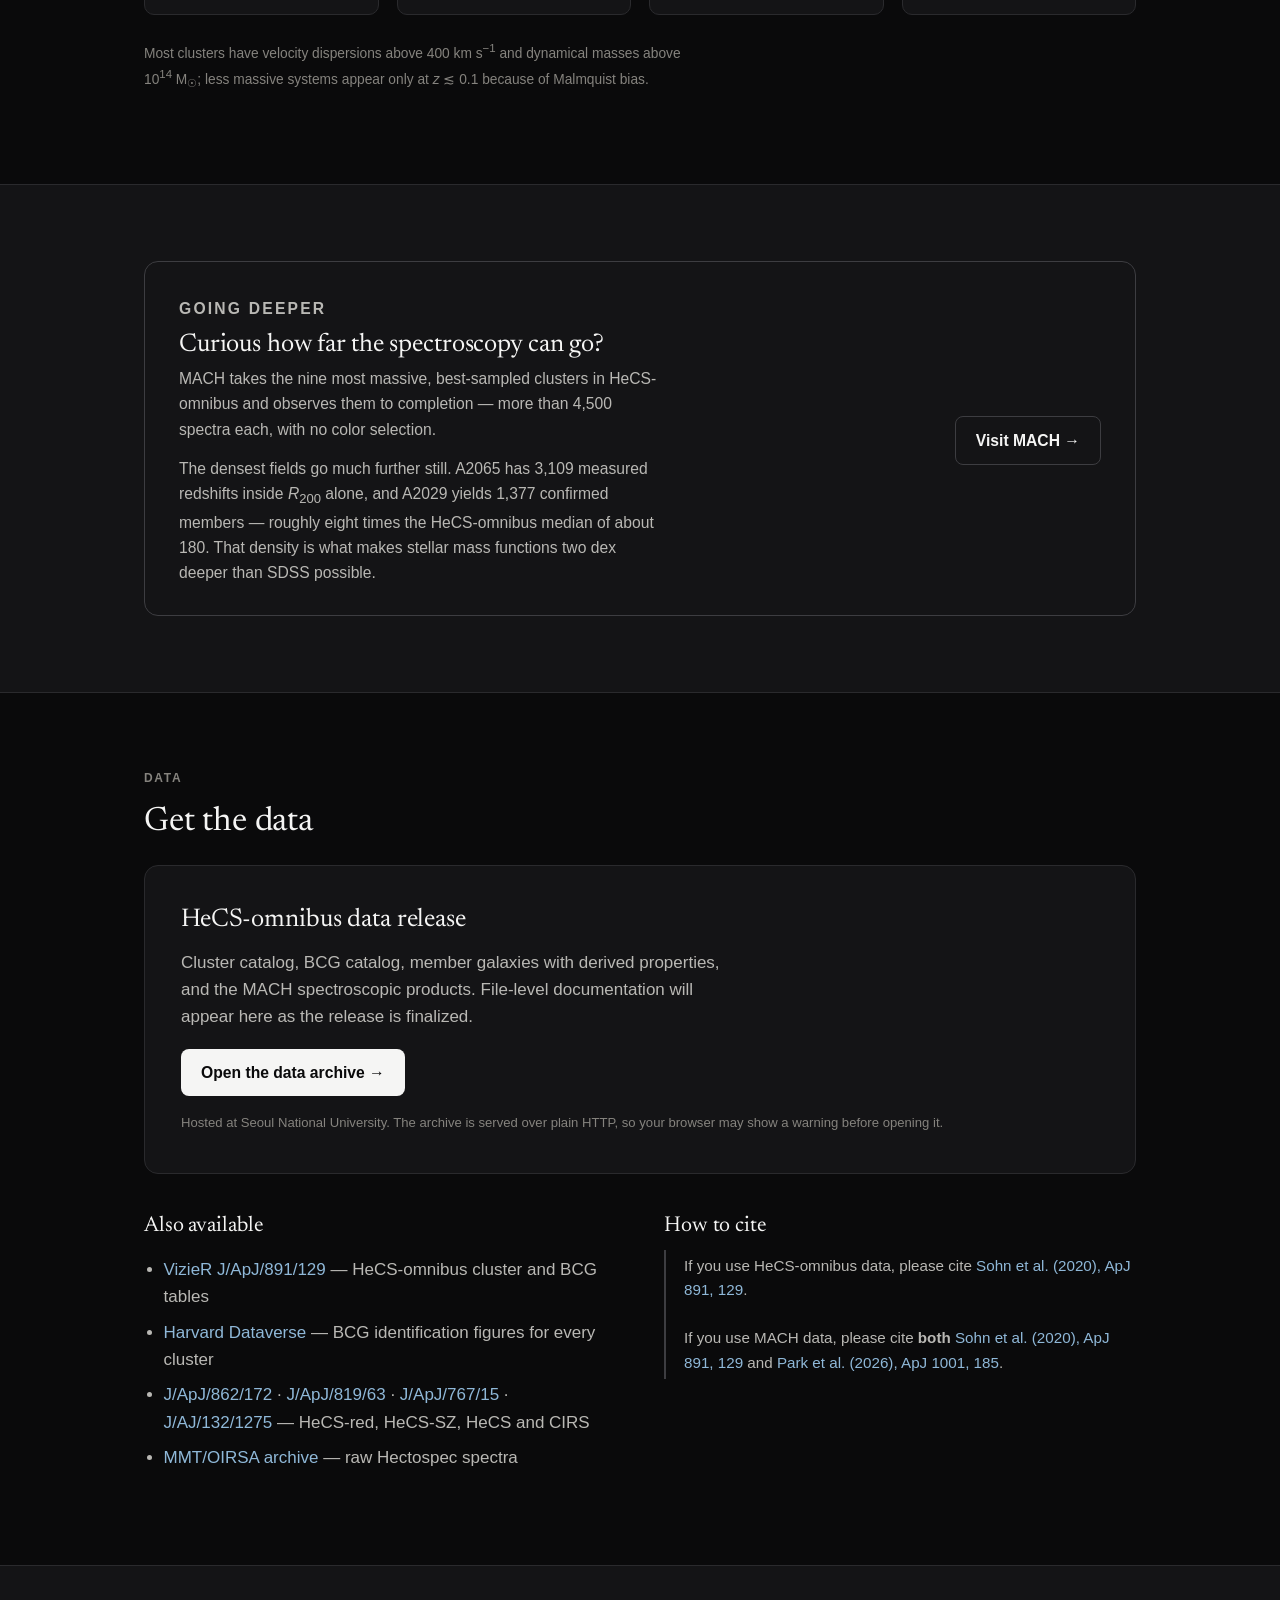
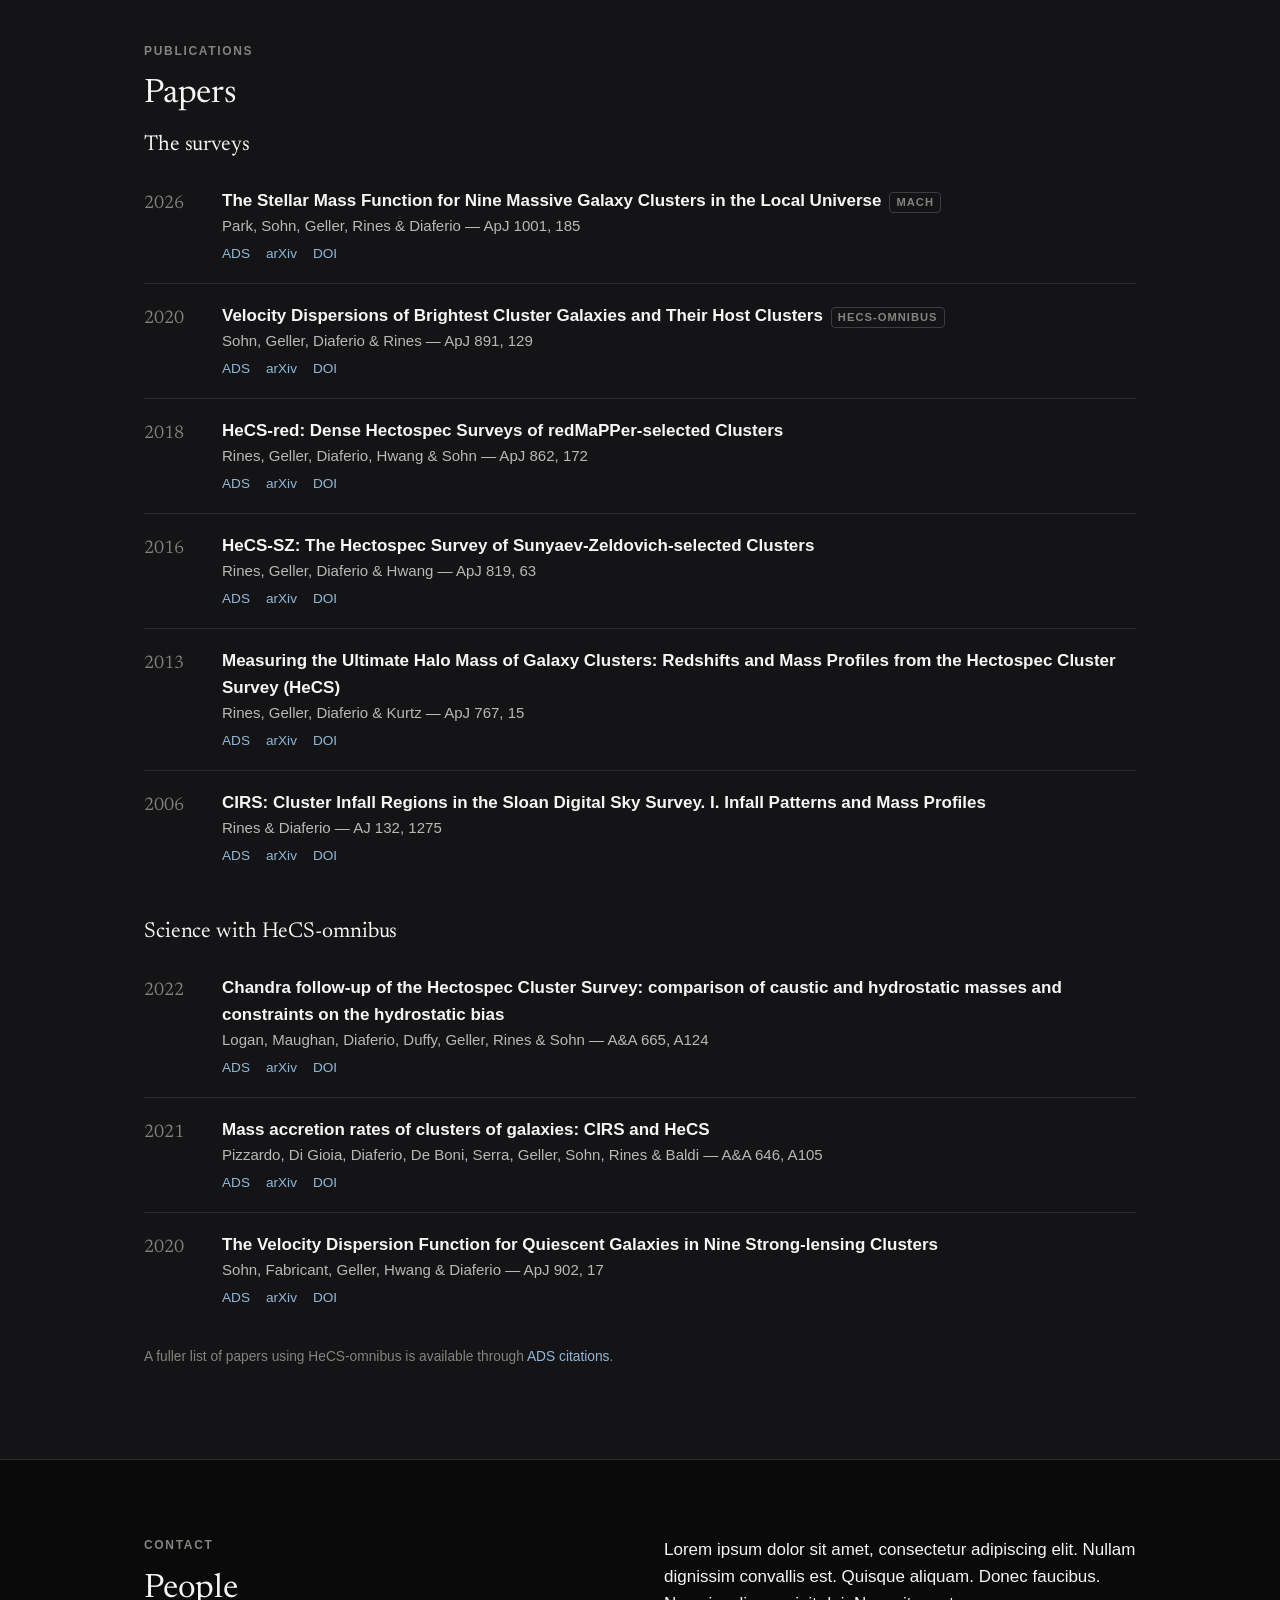
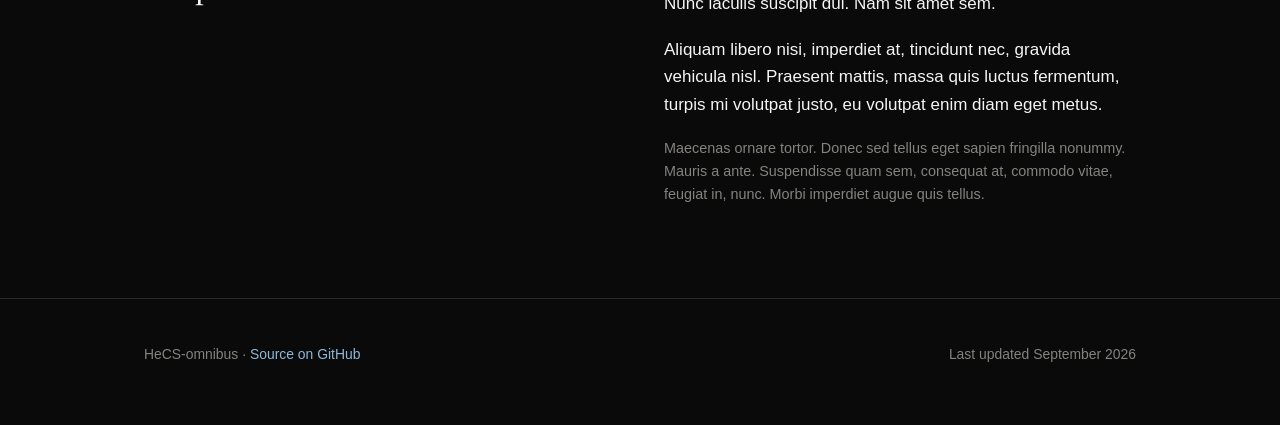
==== commit 6386fb00: "Make the layout work on phones and stub out the contact section - Mobile nav no longer hides its lin" ====
--- a/webpage/index.html
+++ b/webpage/index.html
@@ -205,9 +205,10 @@
       <h2>People</h2>
     </div>
     <div class="prose">
-      <p>HeCS-omnibus is a collaboration between Seoul National University, the Center for Astrophysics&nbsp;|&nbsp;Harvard&nbsp;&amp;&nbsp;Smithsonian, Western Washington University and the University of Turin.</p>
-      <p>Questions about the data: <a href="mailto:jongin.park@snu.ac.kr">Jong-In Park</a>, Seoul National University.</p>
-      <p class="muted" style="font-size:0.9rem">Observations reported here were obtained at the MMT Observatory, a joint facility of the University of Arizona and the Smithsonian Institution. This work uses data from the Sloan Digital Sky Survey and was supported by the National Research Foundation of Korea (RS-2023-00210597, RS-2023-00301976).</p>
+      <!-- PLACEHOLDER: replace with the real team, contact and acknowledgements. -->
+      <p>Lorem ipsum dolor sit amet, consectetur adipiscing elit. Nullam dignissim convallis est. Quisque aliquam. Donec faucibus. Nunc iaculis suscipit dui. Nam sit amet sem.</p>
+      <p>Aliquam libero nisi, imperdiet at, tincidunt nec, gravida vehicula nisl. Praesent mattis, massa quis luctus fermentum, turpis mi volutpat justo, eu volutpat enim diam eget metus.</p>
+      <p class="muted" style="font-size:0.9rem">Maecenas ornare tortor. Donec sed tellus eget sapien fringilla nonummy. Mauris a ante. Suspendisse quam sem, consequat at, commodo vitae, feugiat in, nunc. Morbi imperdiet augue quis tellus.</p>
     </div>
   </div>
 </section>
--- a/webpage/style.css
+++ b/webpage/style.css
@@ -62,7 +62,14 @@
 nav li a { color: var(--ink-2); font-size: 0.95rem; }
 nav li a:hover { color: var(--ink); }
 nav li a.btn { padding: 6px 15px; font-size: 0.9rem; }
-@media (max-width: 760px) { nav li:not(.keep) { display: none; } }
+@media (max-width: 760px) {
+  nav .wrap { flex-direction: column; height: auto; align-items: flex-start; gap: 6px; padding-top: 10px; padding-bottom: 10px; }
+  nav ul { width: 100%; gap: 16px; overflow-x: auto; scrollbar-width: none; -webkit-overflow-scrolling: touch; }
+  nav ul::-webkit-scrollbar { display: none; }
+  nav li { flex: 0 0 auto; }
+  nav li a { font-size: 0.88rem; }
+  nav li a.btn { padding: 5px 12px; font-size: 0.84rem; }
+}
 
 .btn {
   display: inline-block;
@@ -88,7 +95,7 @@
 
 .stats {
   display: grid;
-  grid-template-columns: repeat(auto-fit, minmax(150px, 1fr));
+  grid-template-columns: repeat(auto-fit, minmax(min(150px, 100%), 1fr));
   border-top: 1px solid var(--line);
   border-bottom: 1px solid var(--line);
 }
@@ -96,6 +103,13 @@
 .stats div:last-child { border-right: none; }
 .stats b { display: block; font-family: var(--serif); font-size: 2.1rem; font-weight: 400; line-height: 1; margin-bottom: 8px; }
 .stats span { font-size: 0.84rem; color: var(--muted); }
+@media (max-width: 620px) {
+  .stats { grid-template-columns: 1fr 1fr; }
+  .stats div { padding: 18px 12px 16px 0; border-bottom: 1px solid var(--line); }
+  .stats div:nth-child(2n) { border-right: none; }
+  .stats div:nth-last-child(-n+2) { border-bottom: none; }
+  .stats b { font-size: 1.8rem; }
+}
 
 section { padding: 76px 0; border-top: 1px solid var(--line); }
 section:first-of-type { border-top: none; }
@@ -110,7 +124,8 @@
 th { font-weight: 600; font-size: 0.76rem; text-transform: uppercase; letter-spacing: 0.08em; color: var(--muted); border-bottom: 1px solid var(--line-2); }
 td.r, th.r { text-align: right; font-variant-numeric: tabular-nums; padding-left: 20px; }
 tr.total td { font-weight: 600; border-top: 1px solid var(--line-2); }
-.tablewrap { overflow-x: auto; }
+.tablewrap { overflow-x: auto; max-width: 100%; -webkit-overflow-scrolling: touch; }
+.tablewrap table { min-width: 480px; }
 .caption { font-size: 0.86rem; color: var(--muted); margin-top: 0.6rem; max-width: 74ch; }
 
 figure { margin: 2.4rem 0; }
@@ -119,7 +134,7 @@
 figure figcaption { font-size: 0.88rem; color: var(--ink-2); max-width: 72ch; margin: 0.9rem auto 0; line-height: 1.5; }
 figure.fig-narrow .plate { max-width: 600px; margin: 0 auto; }
 
-.cards { display: grid; grid-template-columns: repeat(auto-fit, minmax(230px, 1fr)); gap: 18px; margin: 1.5rem 0; }
+.cards { display: grid; grid-template-columns: repeat(auto-fit, minmax(min(230px, 100%), 1fr)); gap: 18px; margin: 1.5rem 0; }
 .card { background: var(--bg-2); border: 1px solid var(--line); border-radius: 10px; padding: 22px 22px 18px; }
 .card h4 { font-size: 1.1rem; margin-bottom: 0.4rem; }
 .card p { font-size: 0.94rem; color: var(--ink-2); margin: 0; }
@@ -168,5 +183,18 @@
 ol.pubs .l a { margin-right: 16px; }
 ol.pubs .tag { display: inline-block; font-size: 0.7rem; text-transform: uppercase; letter-spacing: 0.09em; color: var(--muted); font-weight: 600; margin-left: 8px; border: 1px solid var(--line-2); border-radius: 4px; padding: 1px 6px; }
 
+@media (max-width: 620px) {
+  body { font-size: 16px; }
+  .wrap { padding: 0 20px; }
+  section { padding: 56px 0; }
+  header.hero { padding: 60px 0 48px; }
+  h2 { font-size: 1.75rem; }
+  .databox { padding: 28px 22px; }
+  .teaser { padding: 26px 22px 24px; }
+  .teaser h3 { font-size: 1.35rem; }
+  .points li { padding-left: 2.4rem; }
+  ol.pubs li { grid-template-columns: 52px 1fr; gap: 10px; }
+  figure .plate { padding: 12px; }
+}
 footer { padding: 44px 0 60px; color: var(--muted); font-size: 0.87rem; border-top: 1px solid var(--line); }
 footer .wrap { display: flex; justify-content: space-between; flex-wrap: wrap; gap: 12px; }
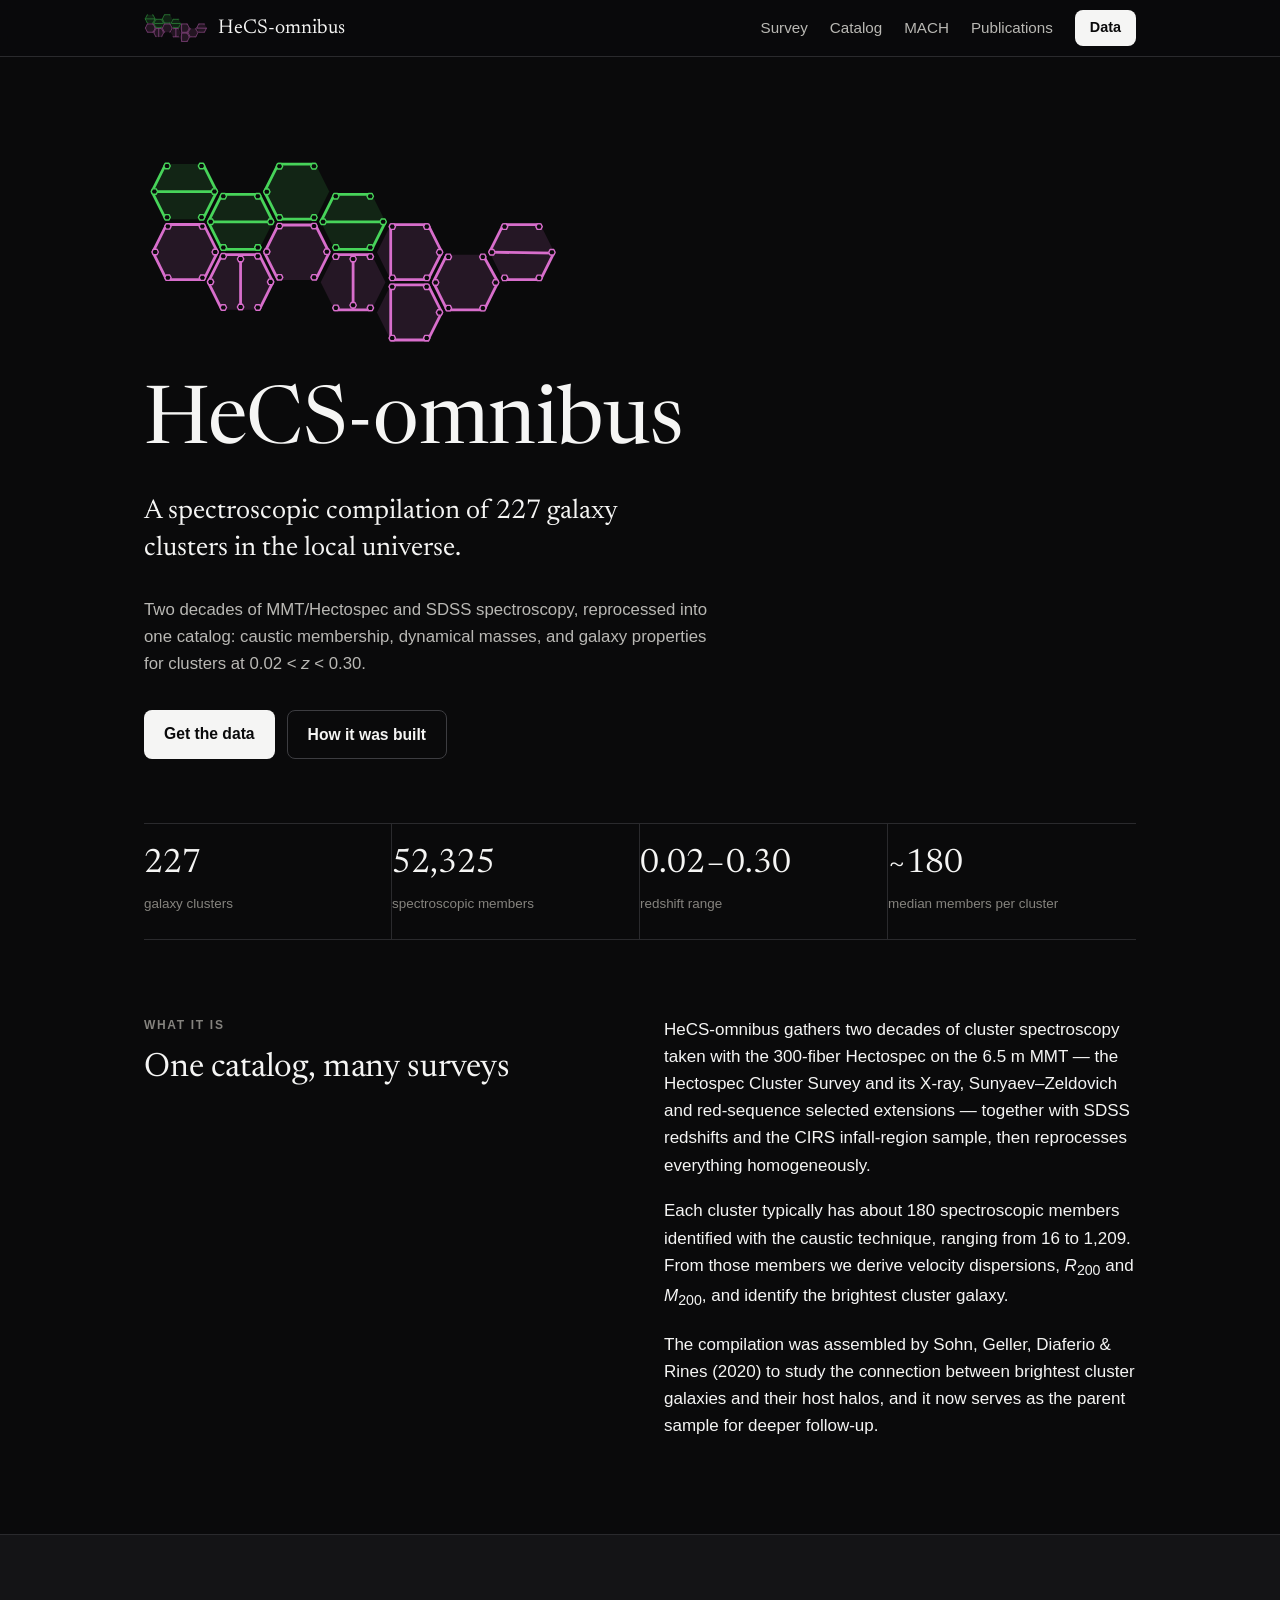
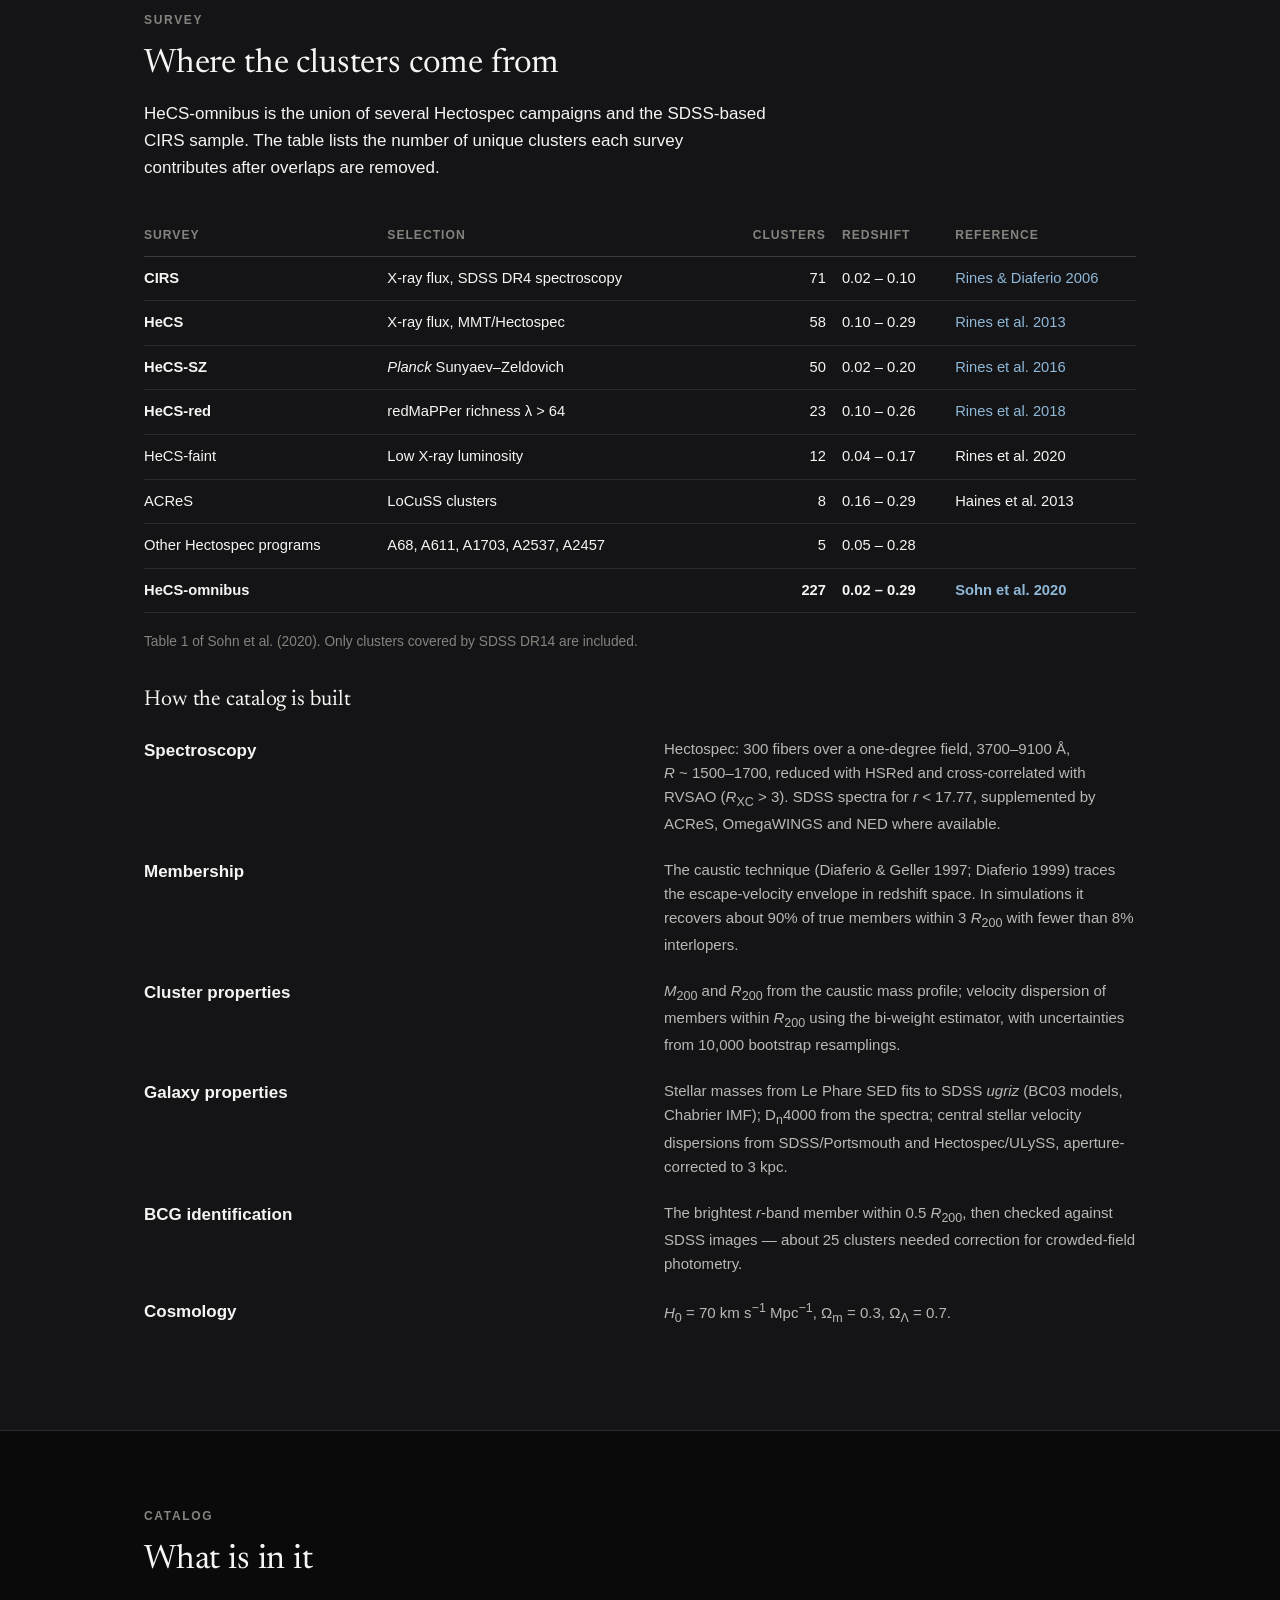
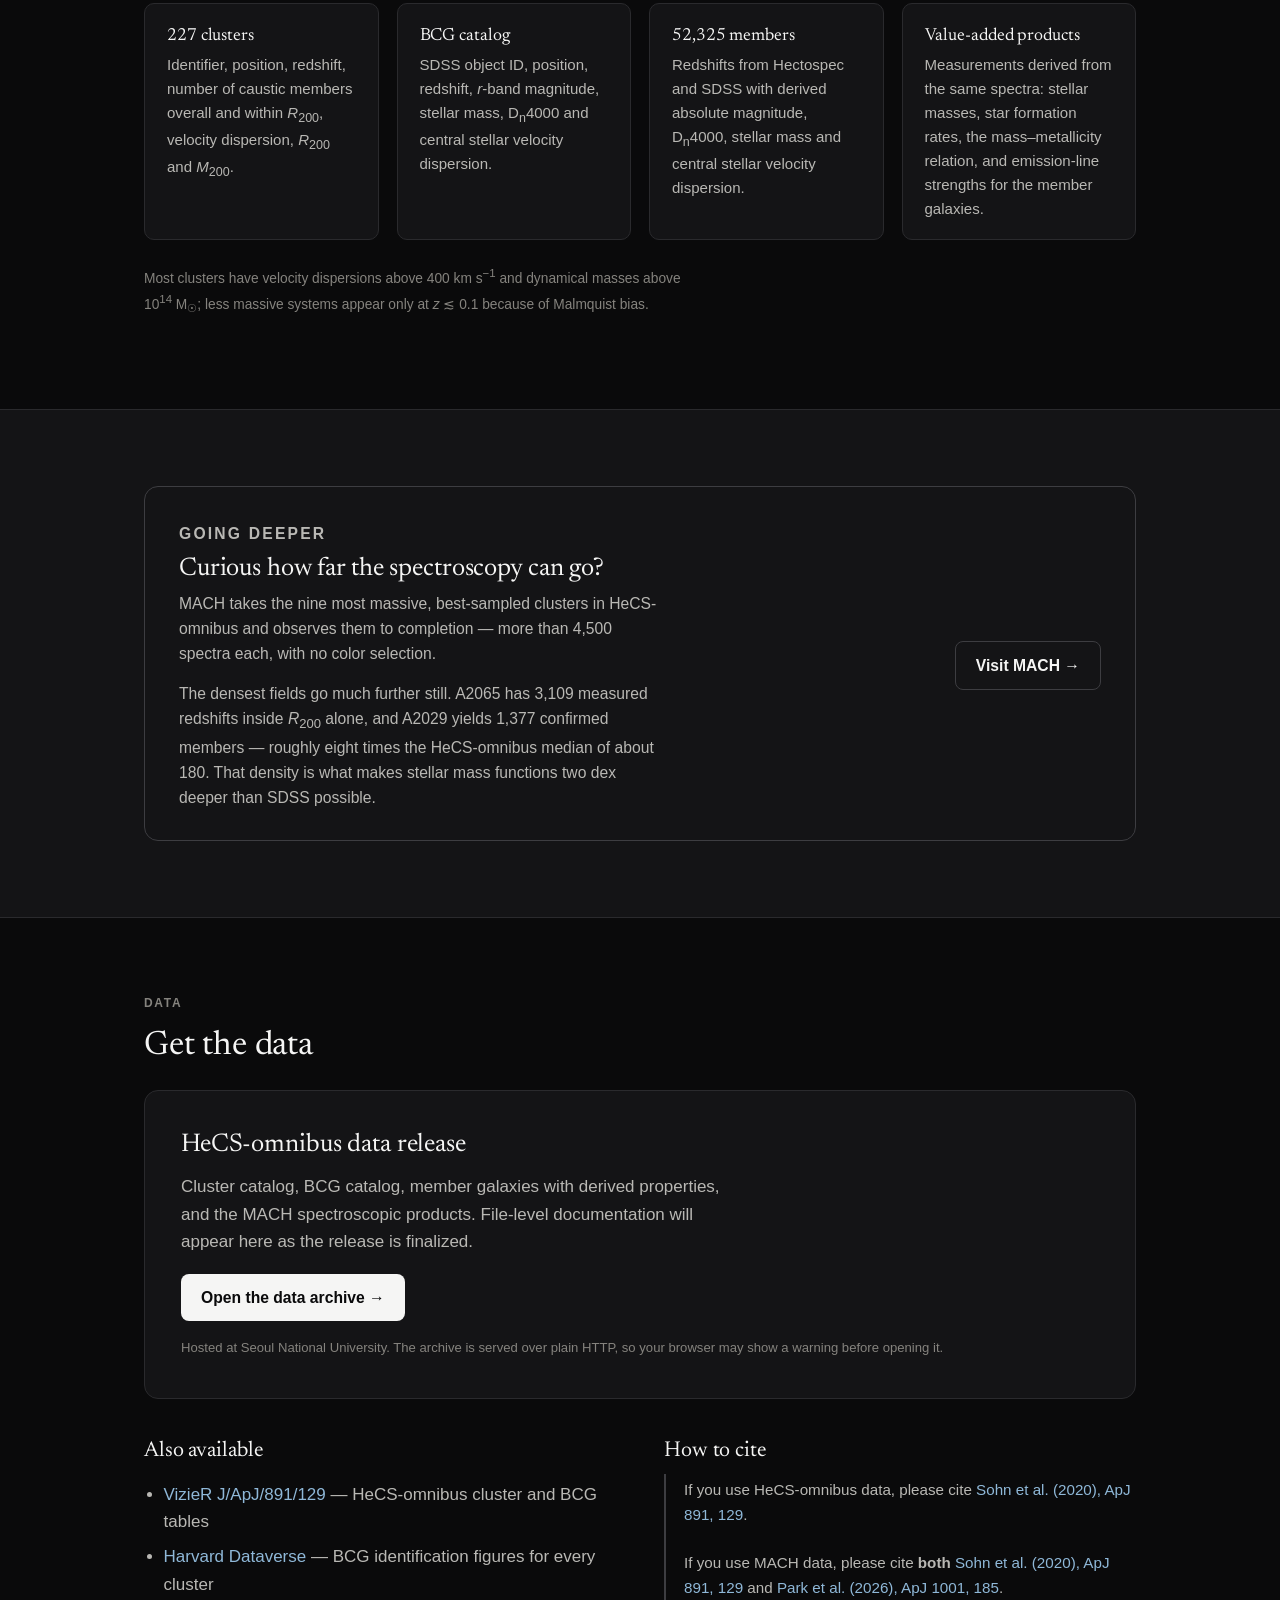
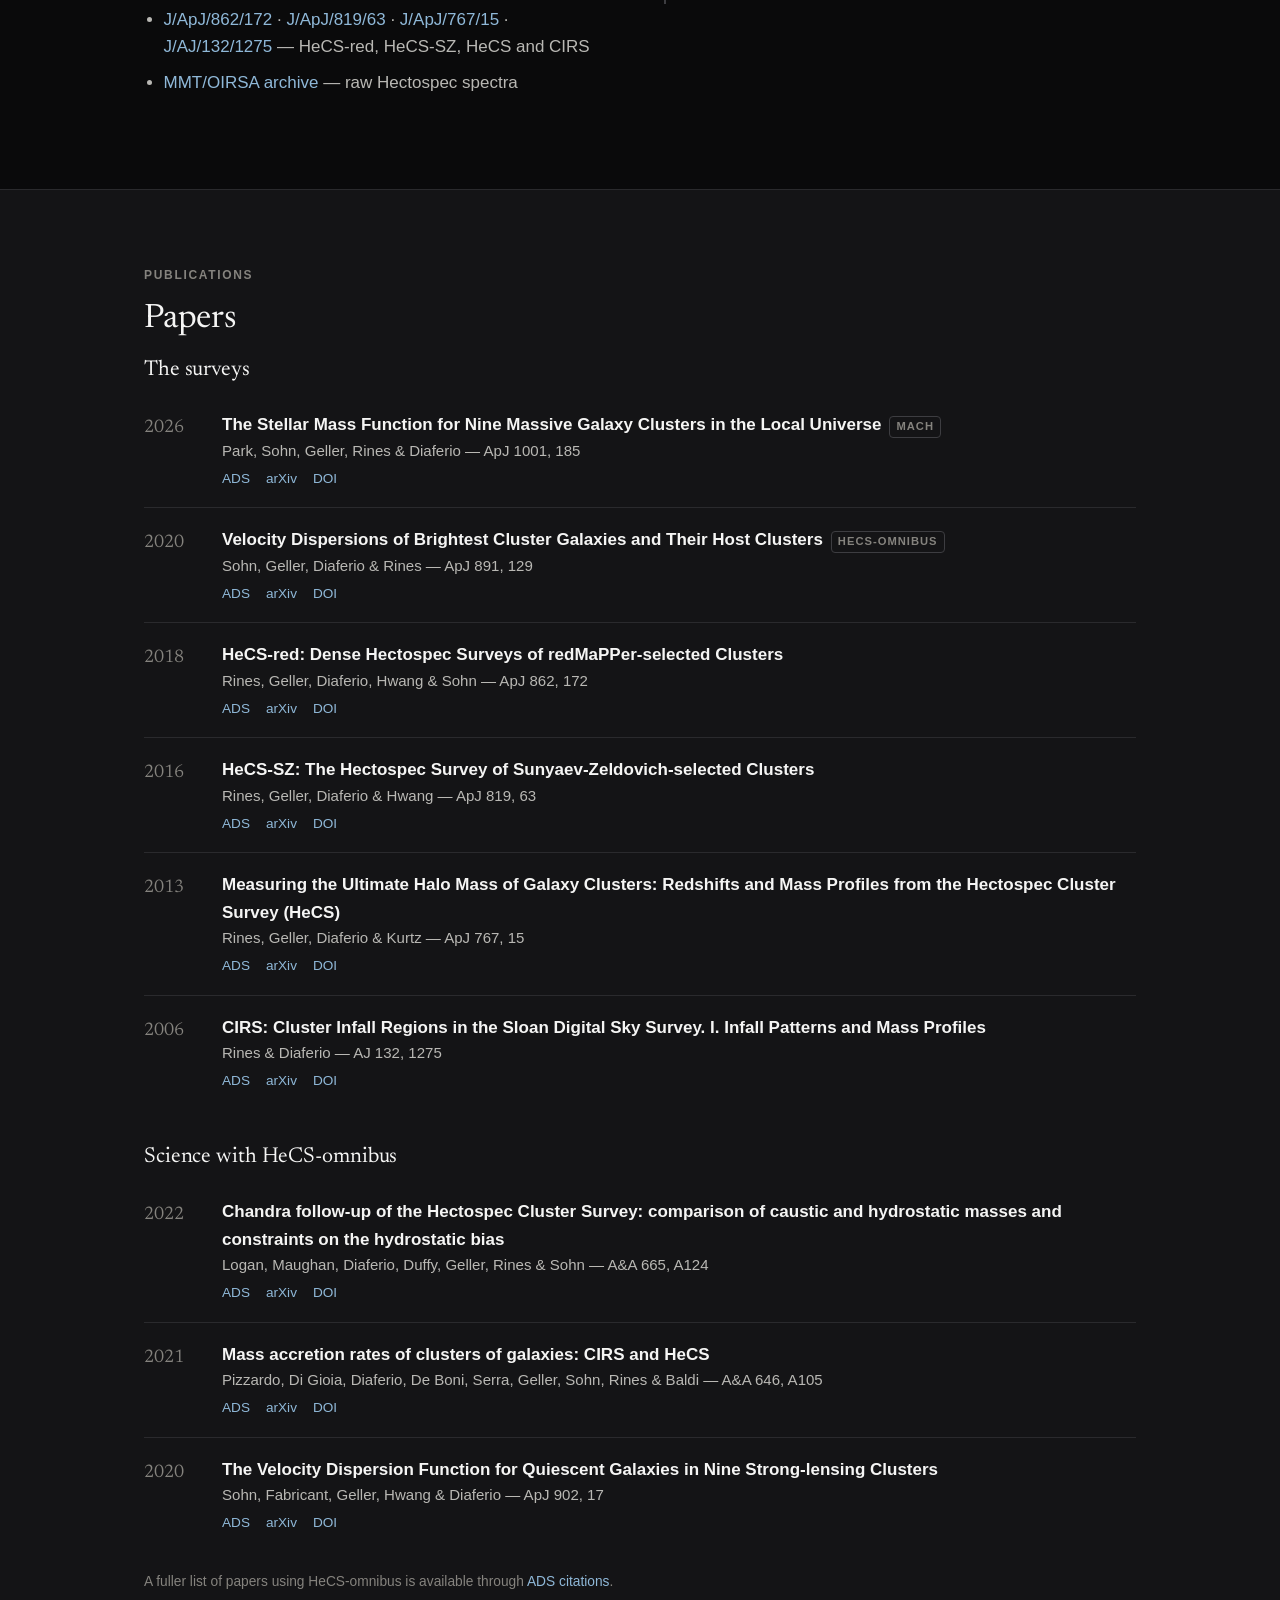
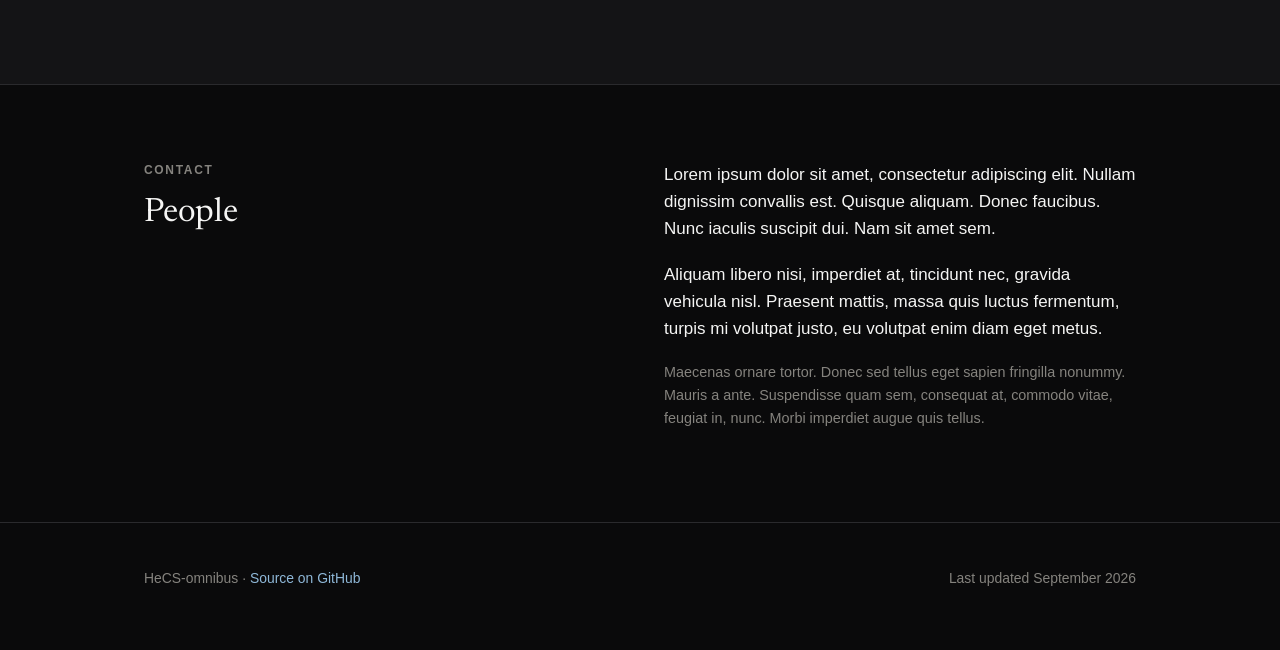
==== commit 87f8672a: "Add the HeCS-omnibus logo to the nav bar and home hero Logo E, adapted for the dark theme: transpare" ====
--- a/webpage/index.html
+++ b/webpage/index.html
@@ -14,7 +14,7 @@
 
 <nav>
   <div class="wrap">
-    <a class="brand" href="#top">HeCS-omnibus</a>
+    <a class="brand" href="#top"><img src="img/logo.svg" alt="" width="64" height="30">HeCS-omnibus</a>
     <ul>
       <li><a href="#survey">Survey</a></li>
       <li><a href="#catalog">Catalog</a></li>
@@ -27,6 +27,7 @@
 
 <header class="hero" id="top">
   <div class="wrap">
+    <img class="hero-logo" src="img/logo.svg" alt="HeCS-omnibus logo" width="420" height="197">
     <h1>HeCS-omnibus</h1>
     <p class="lede">A spectroscopic compilation of 227 galaxy clusters in the local universe.</p>
     <p class="sub">Two decades of MMT/Hectospec and SDSS spectroscopy, reprocessed into one catalog: caustic membership, dynamical masses, and galaxy properties for clusters at 0.02&nbsp;&lt;&nbsp;<em>z</em>&nbsp;&lt;&nbsp;0.30.</p>
--- a/webpage/style.css
+++ b/webpage/style.css
@@ -57,7 +57,9 @@
   border-bottom: 1px solid var(--line);
 }
 nav .wrap { display: flex; align-items: center; justify-content: space-between; height: 56px; }
-nav .brand { font-family: var(--serif); font-size: 1.25rem; color: var(--ink); }
+nav .brand { font-family: var(--serif); font-size: 1.25rem; color: var(--ink); display: inline-flex; align-items: center; gap: 10px; }
+nav .brand:hover { text-decoration: none; }
+nav .brand img { height: 30px; width: auto; display: block; }
 nav ul { list-style: none; display: flex; gap: 22px; margin: 0; padding: 0; align-items: center; }
 nav li a { color: var(--ink-2); font-size: 0.95rem; }
 nav li a:hover { color: var(--ink); }
@@ -88,6 +90,7 @@
 
 /* hero */
 header.hero { padding: 96px 0 64px; }
+header .hero-logo { display: block; width: min(420px, 100%); height: auto; margin: 0 0 28px; }
 header h1 { font-size: clamp(2.9rem, 7.5vw, 5rem); margin-bottom: 0.3em; }
 header .lede { font-family: var(--serif); font-size: clamp(1.3rem, 2.6vw, 1.7rem); line-height: 1.35; max-width: 32ch; margin-bottom: 1.1em; }
 header .sub { max-width: 62ch; color: var(--ink-2); font-size: 1.05rem; }
